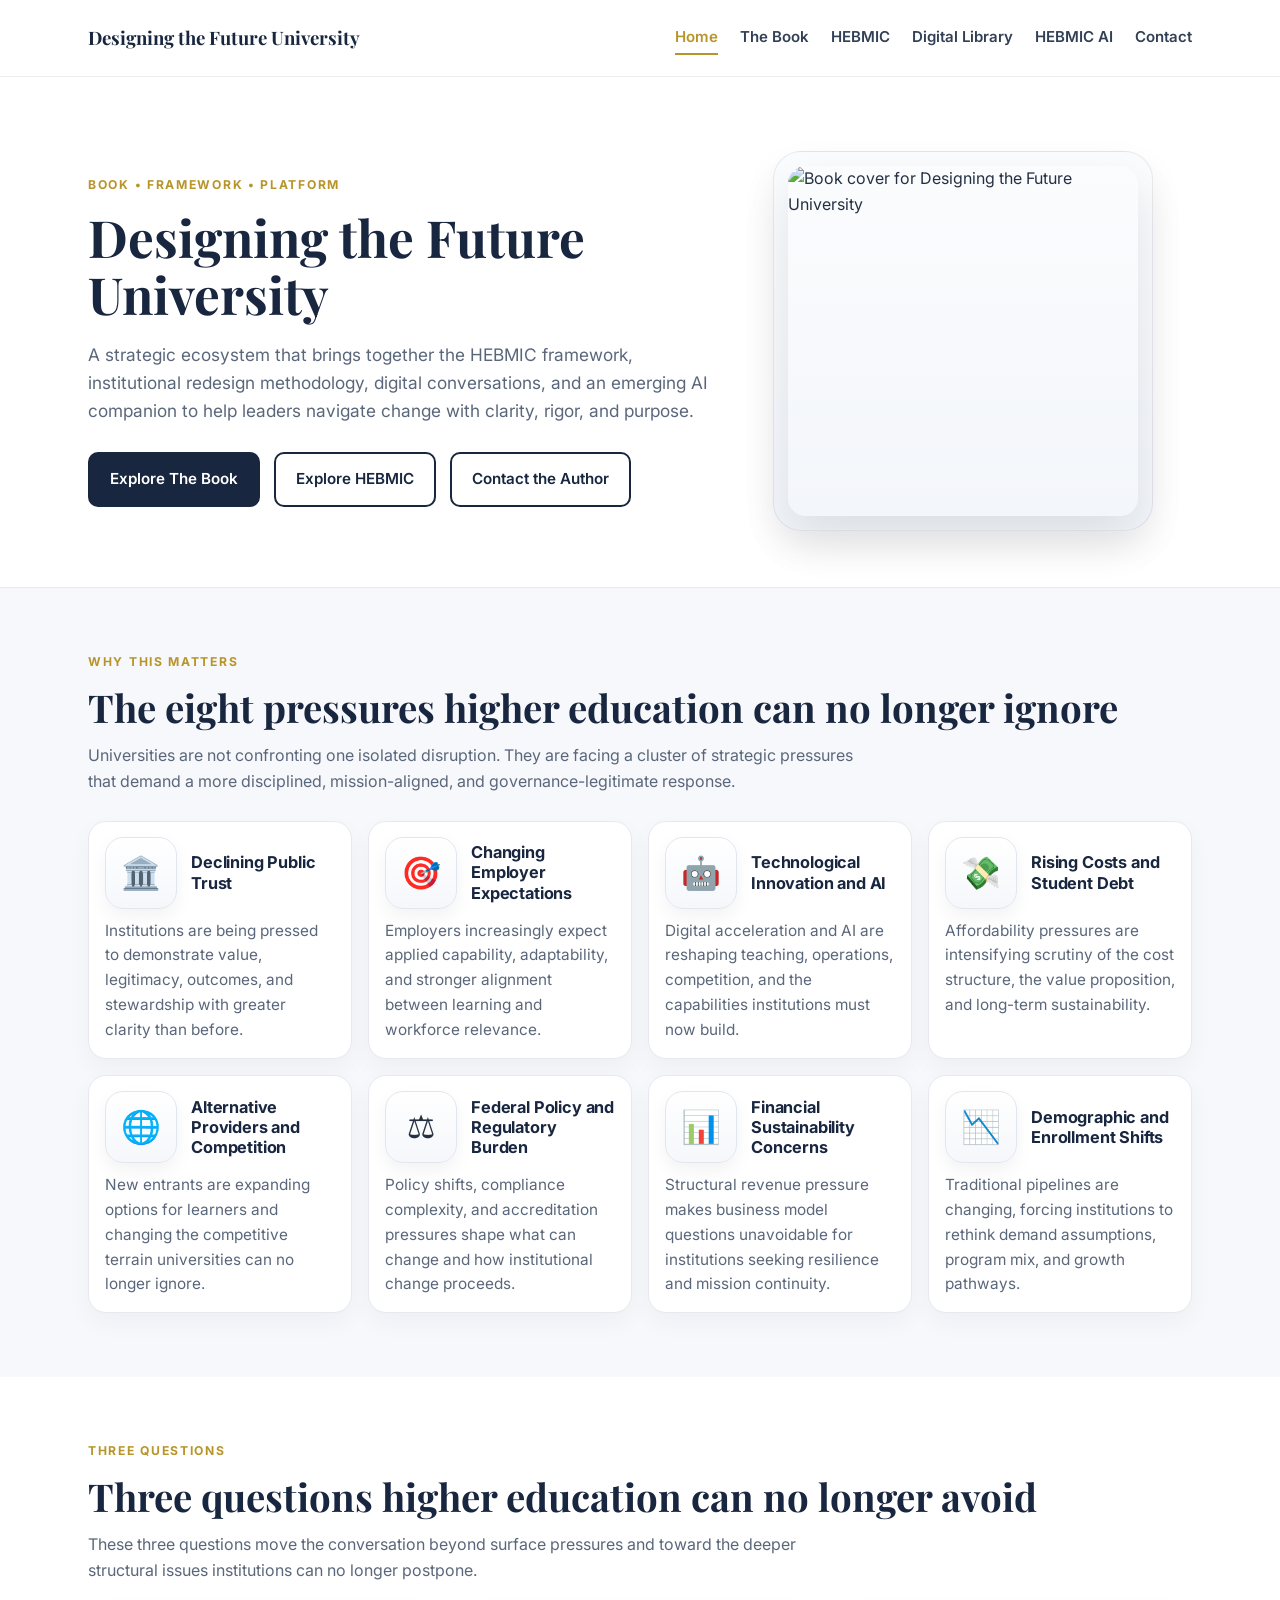
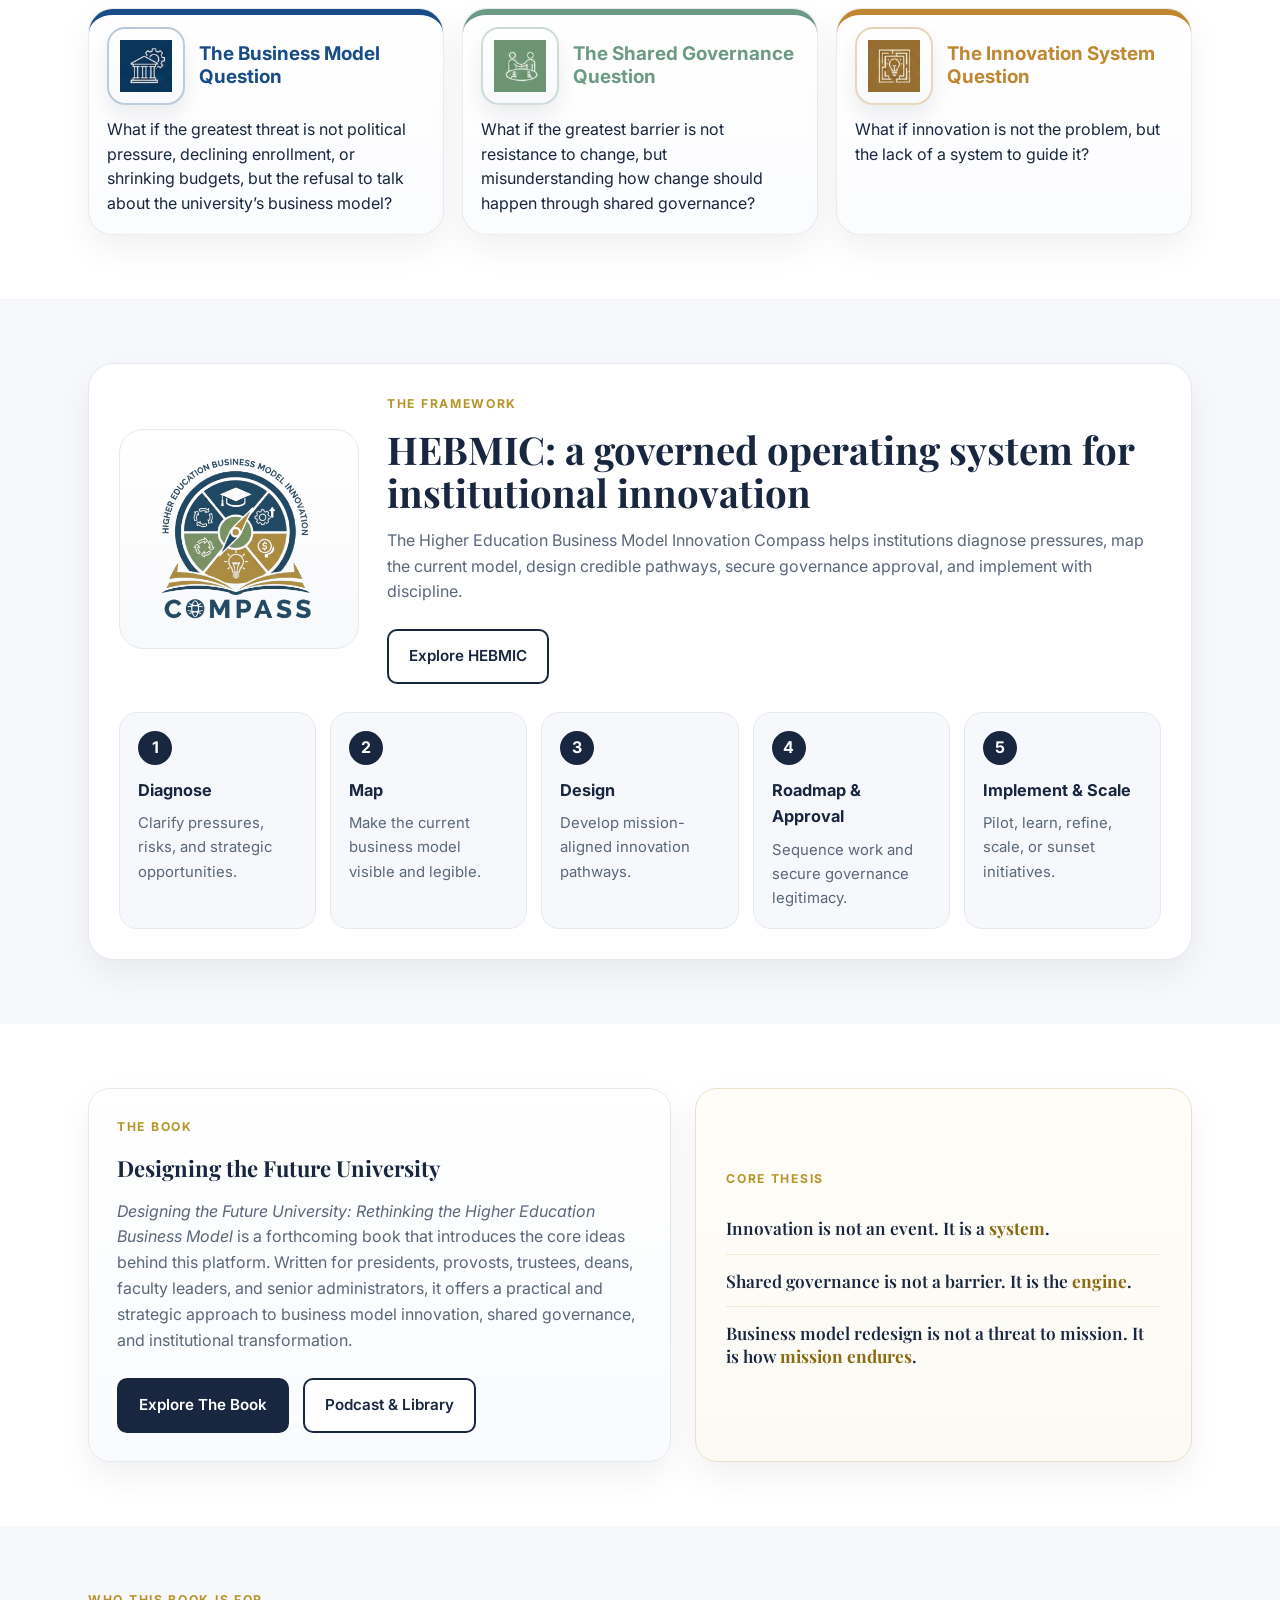
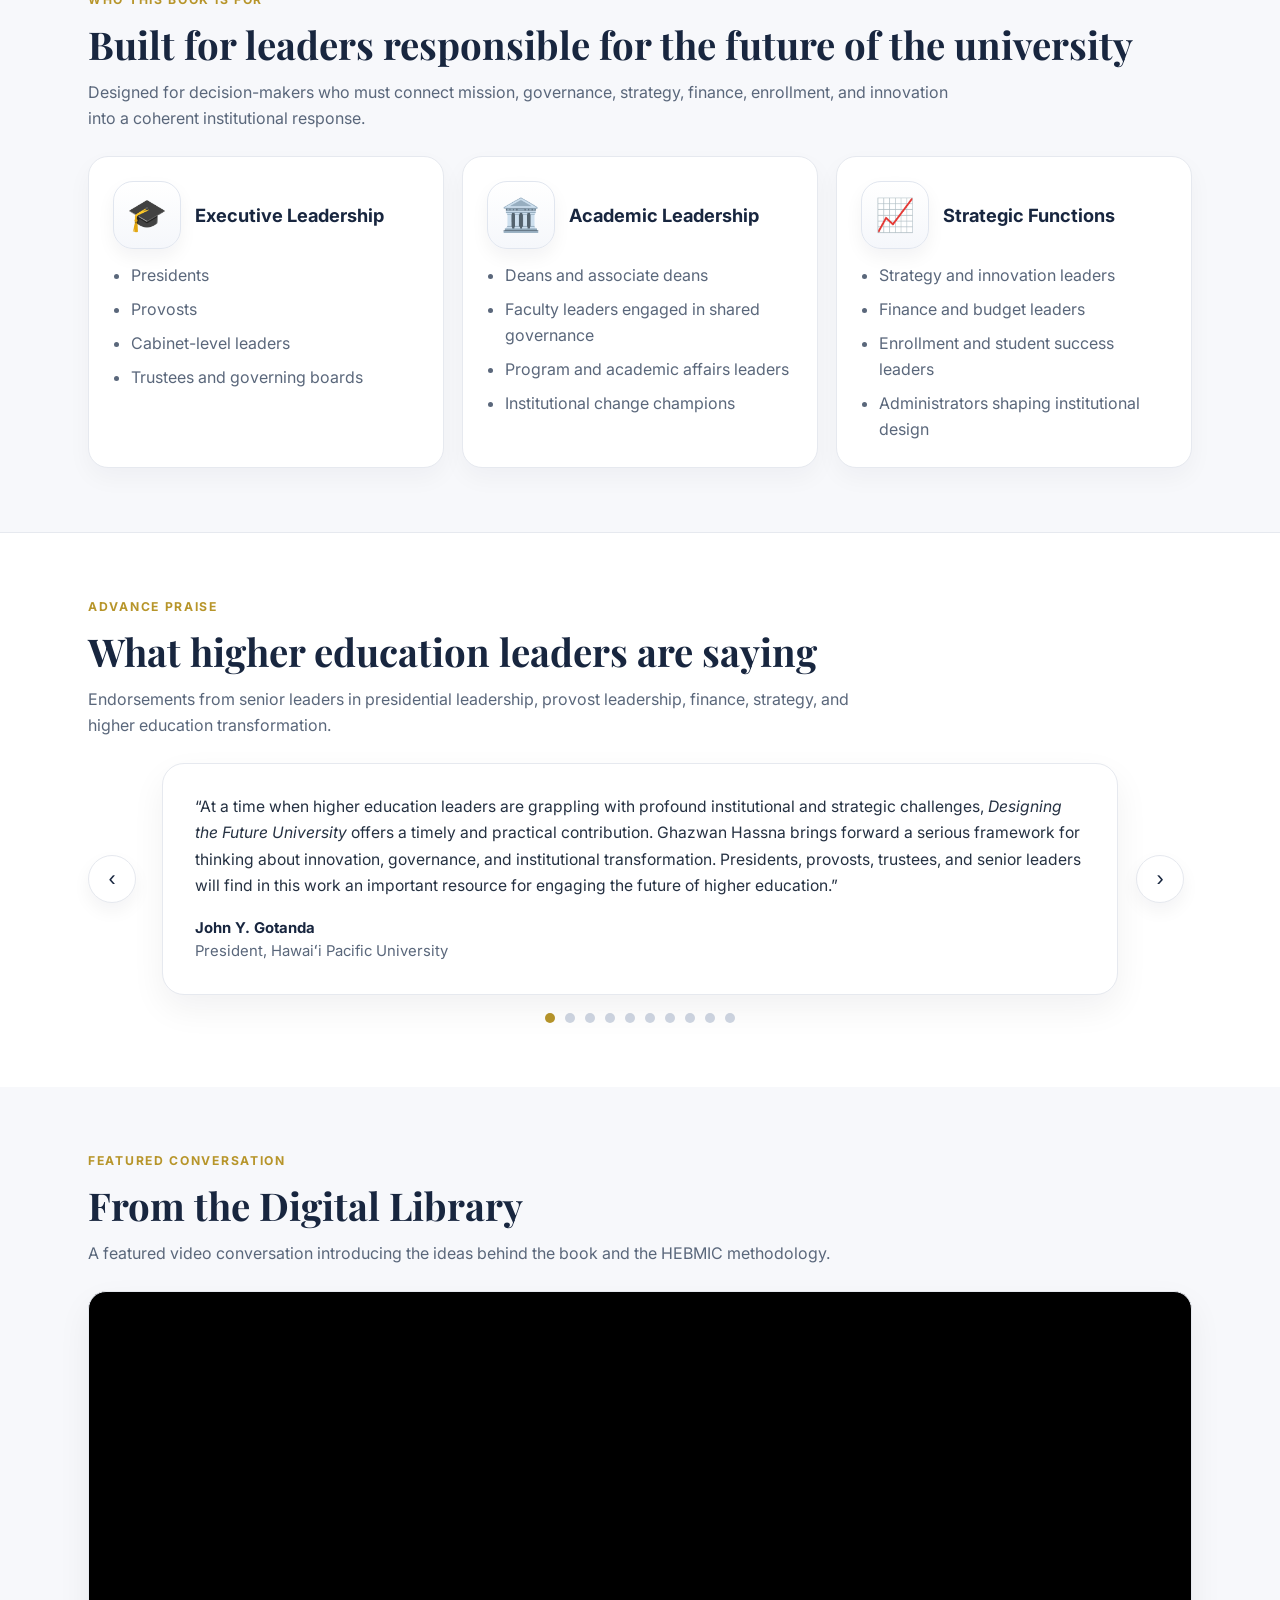
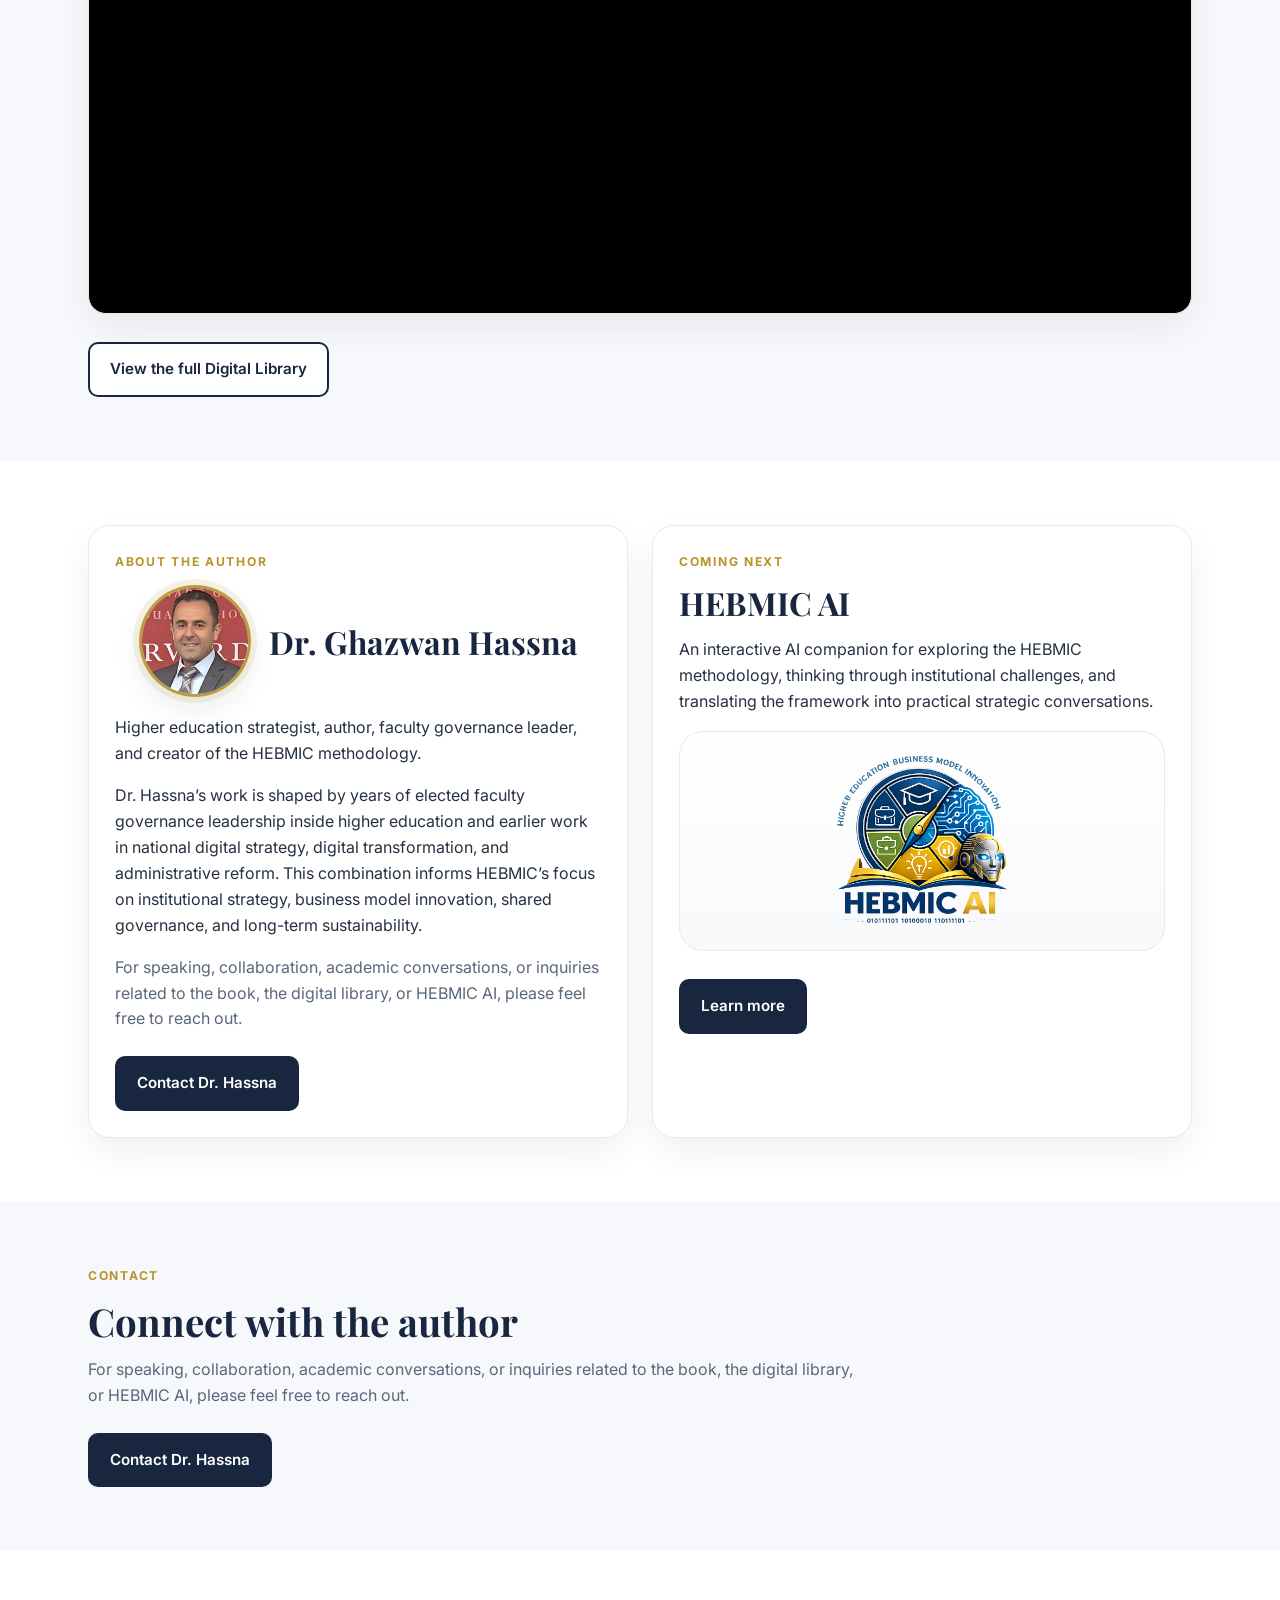
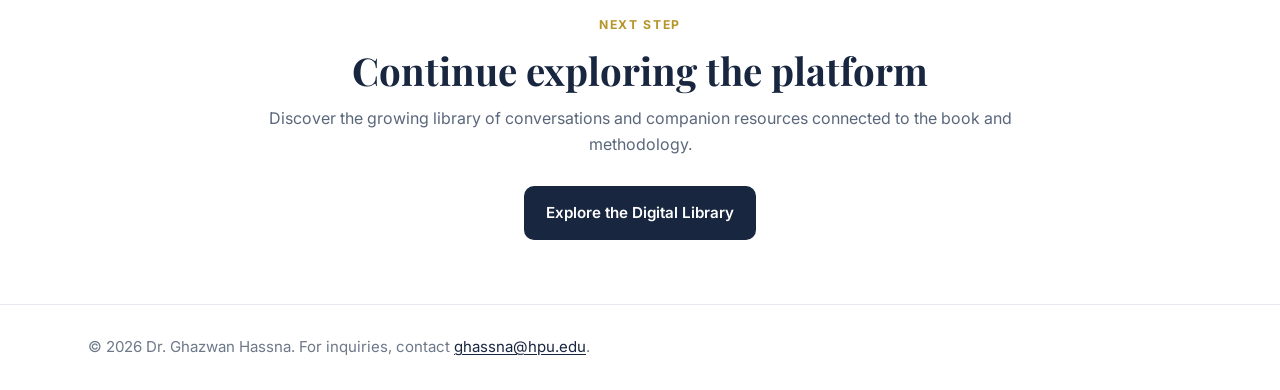
==== index.html @ b043ef21 "Update index.html" ====
<!DOCTYPE html><html lang="en"><head><meta charset="UTF-8"><meta name="viewport" content="width=device-width, initial-scale=1.0"><title>Designing the Future University</title><link rel="stylesheet" href="styles.css">

    <!-- Google tag (gtag.js) -->
<script async src="https://www.googletagmanager.com/gtag/js?id=G-FE141B1GD9"></script>
<script>
  window.dataLayer = window.dataLayer || [];
  function gtag(){dataLayer.push(arguments);}
  gtag('js', new Date());

  gtag('config', 'G-FE141B1GD9');
</script>

</head><body>
<header class="site-header"><div class="container header-inner"><a class="brand" href="index.html">Designing the Future University</a><nav class="nav"><a class="active" href="index.html">Home</a><a href="book.html">The Book</a><a href="hebmic.html">HEBMIC</a><a href="digital-library.html">Digital Library</a><a href="hebmic-ai.html">HEBMIC AI</a><a href="#contact">Contact</a></nav></div></header>

<main>
<section class="hero"><div class="container hero-grid"><div><div class="eyebrow">Book • Framework • Platform</div><h1>Designing the Future University</h1><p class="lead">A strategic ecosystem that brings together the HEBMIC framework, institutional redesign methodology, digital conversations, and an emerging AI companion to help leaders navigate change with clarity, rigor, and purpose.</p><div class="button-row"><a class="btn btn-primary" href="book.html">Explore The Book</a><a class="btn btn-secondary" href="hebmic.html">Explore HEBMIC</a><a class="btn btn-secondary" href="#contact">Contact the Author</a></div></div><div class="hero-card"><img src="front-cover-crop.png" alt="Book cover for Designing the Future University"></div></div></section>

<section class="section soft divider-top" id="why-this-book"><div class="container"><div class="eyebrow">Why This Matters</div><h2 class="section-title">The eight pressures higher education can no longer ignore</h2><p class="section-intro">Universities are not confronting one isolated disruption. They are facing a cluster of strategic pressures that demand a more disciplined, mission-aligned, and governance-legitimate response.</p><div class="pressure-grid">
<article class="pressure-card"><div class="pressure-head"><div class="pressure-icon" aria-hidden="true">🏛️</div><h3>Declining Public Trust</h3></div><p>Institutions are being pressed to demonstrate value, legitimacy, outcomes, and stewardship with greater clarity than before.</p></article>
<article class="pressure-card"><div class="pressure-head"><div class="pressure-icon" aria-hidden="true">🎯</div><h3>Changing Employer Expectations</h3></div><p>Employers increasingly expect applied capability, adaptability, and stronger alignment between learning and workforce relevance.</p></article>
<article class="pressure-card"><div class="pressure-head"><div class="pressure-icon" aria-hidden="true">🤖</div><h3>Technological Innovation and AI</h3></div><p>Digital acceleration and AI are reshaping teaching, operations, competition, and the capabilities institutions must now build.</p></article>
<article class="pressure-card"><div class="pressure-head"><div class="pressure-icon" aria-hidden="true">💸</div><h3>Rising Costs and Student Debt</h3></div><p>Affordability pressures are intensifying scrutiny of the cost structure, the value proposition, and long-term sustainability.</p></article>
<article class="pressure-card"><div class="pressure-head"><div class="pressure-icon" aria-hidden="true">🌐</div><h3>Alternative Providers and Competition</h3></div><p>New entrants are expanding options for learners and changing the competitive terrain universities can no longer ignore.</p></article>
<article class="pressure-card"><div class="pressure-head"><div class="pressure-icon" aria-hidden="true">⚖️</div><h3>Federal Policy and Regulatory Burden</h3></div><p>Policy shifts, compliance complexity, and accreditation pressures shape what can change and how institutional change proceeds.</p></article>
<article class="pressure-card"><div class="pressure-head"><div class="pressure-icon" aria-hidden="true">📊</div><h3>Financial Sustainability Concerns</h3></div><p>Structural revenue pressure makes business model questions unavoidable for institutions seeking resilience and mission continuity.</p></article>
<article class="pressure-card"><div class="pressure-head"><div class="pressure-icon" aria-hidden="true">📉</div><h3>Demographic and Enrollment Shifts</h3></div><p>Traditional pipelines are changing, forcing institutions to rethink demand assumptions, program mix, and growth pathways.</p></article>
</div></div></div></section>

    <section class="section tinted section-tight">
      <div class="container">
        <div class="eyebrow">Three Questions</div>
        <h2 class="section-title">Three questions higher education can no longer avoid</h2>
        <p class="section-intro">These three questions move the conversation beyond surface pressures and toward the deeper structural issues institutions can no longer postpone.</p>
        <div class="question-grid section-spacer">
          <article class="question-card q1">
            <div class="question-header">
              <div class="question-icon-shell"><img src="question-1.png" alt="The business model question"></div>
              <h3>The Business Model Question</h3>
            </div>
            <p>What if the greatest threat is not political pressure, declining enrollment, or shrinking budgets, but the refusal to talk about the university’s business model?</p>
          </article>
          <article class="question-card q2">
            <div class="question-header">
              <div class="question-icon-shell"><img src="question-2.png" alt="The shared governance question"></div>
              <h3>The Shared Governance Question</h3>
            </div>
            <p>What if the greatest barrier is not resistance to change, but misunderstanding how change should happen through shared governance?</p>
          </article>
          <article class="question-card q3">
            <div class="question-header">
              <div class="question-icon-shell"><img src="question-3.png" alt="The innovation system question"></div>
              <h3>The Innovation System Question</h3>
            </div>
            <p>What if innovation is not the problem, but the lack of a system to guide it?</p>
          </article>
        </div>
      </div>
    </section>

  
<section class="section white section-tight" id="framework"><div class="container"><div class="framework-card"><div class="framework-top"><div class="framework-logo-left"><img src="hebmic-logo.png" alt="HEBMIC logo"></div><div><div class="eyebrow">The Framework</div><h2 class="section-title">HEBMIC: a governed operating system for institutional innovation</h2><p class="section-intro">The Higher Education Business Model Innovation Compass helps institutions diagnose pressures, map the current model, design credible pathways, secure governance approval, and implement with discipline.</p><div class="button-row framework-cta"><a class="btn btn-secondary" href="hebmic.html">Explore HEBMIC</a></div></div></div><div class="steps"><div class="step"><div class="step-num">1</div><h3>Diagnose</h3><p>Clarify pressures, risks, and strategic opportunities.</p></div><div class="step"><div class="step-num">2</div><h3>Map</h3><p>Make the current business model visible and legible.</p></div><div class="step"><div class="step-num">3</div><h3>Design</h3><p>Develop mission-aligned innovation pathways.</p></div><div class="step"><div class="step-num">4</div><h3>Roadmap &amp; Approval</h3><p>Sequence work and secure governance legitimacy.</p></div><div class="step"><div class="step-num">5</div><h3>Implement &amp; Scale</h3><p>Pilot, learn, refine, scale, or sunset initiatives.</p></div></div></div></div></section>
<section class="section soft" id="core-thesis"><div class="container"><div class="book-thesis-grid home-book-thesis-grid"><article class="panel book-panel"><div class="eyebrow">The Book</div><h3>Designing the Future University</h3><p><em>Designing the Future University: Rethinking the Higher Education Business Model</em> is a forthcoming book that introduces the core ideas behind this platform. Written for presidents, provosts, trustees, deans, faculty leaders, and senior administrators, it offers a practical and strategic approach to business model innovation, shared governance, and institutional transformation.</p><div class="button-row compact-row"><a class="btn btn-primary" href="book.html">Explore The Book</a><a class="btn btn-secondary" href="digital-library.html">Podcast & Library</a></div></article><article class="panel thesis-panel manifesto-panel"><div class="eyebrow">Core Thesis</div><div class="manifesto-lines"><div class="manifesto-line">Innovation is not an event. It is a <strong>system</strong>.</div><div class="manifesto-line">Shared governance is not a barrier. It is the <strong>engine</strong>.</div><div class="manifesto-line">Business model redesign is not a threat to mission. It is how <strong>mission endures</strong>.</div></div></article></div></div></section>
<section class="section tinted audience-section" id="readership"><div class="container"><div class="eyebrow">Who This Book Is For</div><h2 class="section-title">Built for leaders responsible for the future of the university</h2><p class="section-intro">Designed for decision-makers who must connect mission, governance, strategy, finance, enrollment, and innovation into a coherent institutional response.</p><div class="audience-layout"><article class="audience-column"><div class="audience-head"><div class="audience-icon" aria-hidden="true">🎓</div><h3>Executive Leadership</h3></div><ul><li>Presidents</li><li>Provosts</li><li>Cabinet-level leaders</li><li>Trustees and governing boards</li></ul></article><article class="audience-column"><div class="audience-head"><div class="audience-icon" aria-hidden="true">🏛️</div><h3>Academic Leadership</h3></div><ul><li>Deans and associate deans</li><li>Faculty leaders engaged in shared governance</li><li>Program and academic affairs leaders</li><li>Institutional change champions</li></ul></article><article class="audience-column"><div class="audience-head"><div class="audience-icon" aria-hidden="true">📈</div><h3>Strategic Functions</h3></div><ul><li>Strategy and innovation leaders</li><li>Finance and budget leaders</li><li>Enrollment and student success leaders</li><li>Administrators shaping institutional design</li></ul></article></div></div></section>

<section class="section white divider-top" id="endorsements">
  <div class="container">
    <div class="eyebrow">Advance Praise</div>
    <h2 class="section-title">What higher education leaders are saying</h2>
    <p class="section-intro">Endorsements from senior leaders in presidential leadership, provost leadership, finance, strategy, and higher education transformation.</p>

    <style>
      #endorsements .endorsement-slider{position:relative;width:100%;}
      #endorsements .endorsement-shell{display:grid;grid-template-columns:56px minmax(0,1fr) 56px;align-items:center;gap:18px;}
      #endorsements .endorsement-track{position:relative;width:100%;min-width:0;}
      #endorsements .endorsement-slide{display:none;}
      #endorsements .endorsement-slide.active{display:block;}
      #endorsements .endorsement-panel{width:100%;background:#fff;border:1px solid var(--line);border-radius:22px;box-shadow:var(--shadow);padding:30px 32px;}
      #endorsements .endorsement-quote{margin:0 0 18px;font-size:.98rem;line-height:1.68;color:var(--ink);}
      #endorsements .endorsement-attrib{margin:0;font-size:.93rem;line-height:1.55;color:var(--muted);}
      #endorsements .endorsement-attrib strong{color:var(--navy);}
      #endorsements .endorsement-arrow{width:48px;height:48px;border-radius:50%;border:1px solid var(--line);background:#fff;color:var(--navy);font-size:1.35rem;cursor:pointer;box-shadow:0 8px 18px rgba(15,23,42,.05);display:flex;align-items:center;justify-content:center;}
      #endorsements .endorsement-arrow:hover{background:var(--surface-alt);}
      #endorsements .endorsement-meta{display:flex;justify-content:center;margin-top:18px;}
      #endorsements .endorsement-dots{display:flex;align-items:center;justify-content:center;gap:10px;flex-wrap:wrap;}
      #endorsements .endorsement-dot{width:10px;height:10px;border-radius:50%;border:none;background:#cfd6e2;cursor:pointer;padding:0;}
      #endorsements .endorsement-dot.active{background:var(--gold);}
      @media (max-width:720px){
        #endorsements .endorsement-shell{grid-template-columns:44px minmax(0,1fr) 44px;gap:10px;}
        #endorsements .endorsement-panel{padding:24px 20px;}
        #endorsements .endorsement-quote{font-size:.96rem;}
        #endorsements .endorsement-arrow{width:40px;height:40px;font-size:1.15rem;}
      }
    </style>

    <div class="endorsement-slider" aria-label="Endorsements slider">
      <div class="endorsement-shell">
        <button class="endorsement-arrow endorsement-prev" type="button" aria-label="Previous endorsement">‹</button>
        <div class="endorsement-track">
          <article class="endorsement-slide active">
            <div class="endorsement-panel">
              <p class="endorsement-quote">“At a time when higher education leaders are grappling with profound institutional and strategic challenges, <em>Designing the Future University</em> offers a timely and practical contribution. Ghazwan Hassna brings forward a serious framework for thinking about innovation, governance, and institutional transformation. Presidents, provosts, trustees, and senior leaders will find in this work an important resource for engaging the future of higher education.”</p>
              <p class="endorsement-attrib"><strong>John Y. Gotanda</strong><br>President, Hawaiʻi Pacific University</p>
            </div>
          </article>
            <article class="endorsement-slide">
  <div class="endorsement-panel">
    <p class="endorsement-quote">“Institutions of higher learning are under pressures our predecessors could scarcely imagine. It is not merely the amplitude of change that is challenging higher education today, but the speed and consistency of the change is forcing us to rethink our approach and in fact, our very notion of what it is to be a university. In <em>Designing the Future University</em>, Dr. Hassna offers leaders throughout higher education an opportunity to reframe the challenges and the solutions before them to steer their institutions with greater confidence and fidelity through these tumultuous times.”</p>
    <p class="endorsement-attrib"><strong>Lance Wilhelm</strong><br>Chairman, Board of Trustees, Hawai'i Pacific University</p>
  </div>
</article>
            <article class="endorsement-slide">
  <div class="endorsement-panel">
    <p class="endorsement-quote">“As both an alumnus and a trustee, I care deeply about the future of higher education and the enduring mission of the institutions that shaped so many of us. The landscape is changing rapidly. Demographic shifts, evolving workforce demands, technological disruption, financial pressures, and changing student expectations are challenging long-held assumptions about how institutions operate and create value.</p>

    <p class="endorsement-quote">What I appreciate about <em>Designing the Future University</em> is that Dr. Ghazwan Hassna does not simply describe these challenges. He offers a practical framework for addressing them. Through the Higher Education Business Model Innovation Compass (HEBMIC), he provides leaders and governing boards with a structured way to think about institutional sustainability, innovation, and mission stewardship. Equally important, he recognizes that meaningful change in higher education must be grounded in shared governance, transparency, and broad stakeholder engagement.</p>

    <p class="endorsement-quote">This book is timely. At a time when higher education is being asked to rethink many of its traditional models, Dr. Hassna offers both a compelling vision and a practical roadmap for navigating the future with clarity, purpose, and confidence. I HIGHLY recommend!”</p>

    <p class="endorsement-attrib"><strong>Christine Lanning</strong><br>Trustee, Hawai'i Pacific University</p>
  </div>
</article>
            
            <article class="endorsement-slide">
            <div class="endorsement-panel">
              <p class="endorsement-quote">“From the perspective of institutional strategy and transformation, <em>Designing the Future University</em> is a timely and practical contribution to the challenges facing higher education today. Ghazwan Hassna offers a thoughtful framework for leaders working to rethink institutional models, navigate change responsibly, and align innovation with mission, governance, and long-term sustainability. This is a project that should be of interest to presidents, provosts, trustees, chief strategy officers, CFOs, and other senior leaders across higher education.”</p>
              <p class="endorsement-attrib"><strong>Jennifer Walsh, PhD</strong><br>SVP of Strategic Initiatives and Chief Strategy Officer, Hawaiʻi Pacific University; Incoming President, William Peace University</p>
            </div>
          </article><article class="endorsement-slide">
            <div class="endorsement-panel">
              <p class="endorsement-quote">“<em>Designing the Future University</em> speaks directly to some of the most important challenges facing higher ed today. Dr. Hassna offers a thoughtful and practical framework for navigating institutional change in ways that align innovation with academic mission, shared governance, and long-term sustainability. This is a timely contribution for provosts and other academic leaders who prefer to be proactive rather than reactive as they work to shape the future of higher education.”</p>
              <p class="endorsement-attrib"><strong>Brenda A. Jensen, PhD</strong><br>Acting Provost, Hawai'i Pacific University</p>
            </div>
          </article><article class="endorsement-slide">
            <div class="endorsement-panel">
              <p class="endorsement-quote">“As a relatively new CFO in higher education, I have found this work especially valuable in connecting financial realities with broader institutional strategy. Dr. Ghazwan Hassna reframes innovation not as episodic change, but as a disciplined, governed system tied to mission and financial sustainability. <em>Designing the Future University</em> offers a practical guide for leaders shaping the future of their institutions and is essential reading for presidents, provosts, CFOs, trustees, and senior educational leaders across the board.”</p>
              <p class="endorsement-attrib"><strong>David LeNoir</strong><br>Chief Financial Officer, Hawaiʻi Pacific University</p>
            </div>
          </article><article class="endorsement-slide">
            <div class="endorsement-panel">
              <p class="endorsement-quote">“Arguably, American higher education is facing a level of disruption unseen in its history. Declining public confidence, rising costs, reduced government funding, and increased student expectations are placing intense pressure on the very survival of many institutions across the nation. Colleges and universities must embrace an evolving business model, introduce greater transparency across their campuses, and empower the full institutional community through shared governance in order to survive and thrive in the future.<br><br>In my experience, however, very few higher education leaders are equipped with the tools needed to address these challenges. That is why I find Dr. Ghazwan Hassna’s work so compelling and so important at this moment. At last, a comprehensive model and practical guide that can help leaders assess their current realities and develop strategic pathways for future success. These tools should be embraced by trustees, executive teams, and faculty leaders alike as part of a shared institutional effort.<br><br>Well done, Dr. Hassna. Your work is critical to helping American higher education overcome its current business challenges and continue creating bright futures for our students.”</p>
              <p class="endorsement-attrib"><strong>David Kostecki</strong><br>Former Executive Vice President and Chief Financial Officer, Hawaiʻi Pacific University</p>
            </div>
          </article><article class="endorsement-slide">
            <div class="endorsement-panel">
              <p class="endorsement-quote">“<em>Designing the Future University</em> brings a much-needed business model lens to some of the most pressing challenges facing higher education today. Dr. Ghazwan Hassna makes a compelling case that institutional sustainability, innovation, and mission are not separate conversations, but deeply connected leadership responsibilities. Through the Higher Education Business Model Innovation Compass (HEBMIC), he offers a practical and well-structured framework for helping leaders diagnose pressures, rethink institutional models, and move from strategic reflection to governed action. This is a timely and distinctive contribution that will be especially valuable to presidents, provosts, trustees, business deans, and other senior leaders working to strengthen the future of higher education.”</p>
              <p class="endorsement-attrib"><strong>William “Bill” Rhey, PhD</strong><br>Retired Graduate Dean, University of Tampa; Retired Business Dean, Chaminade University</p>
            </div>
          </article><article class="endorsement-slide">
            <div class="endorsement-panel">
              <p class="endorsement-quote">“Ghazwan Hassna is one of the most sophisticated analysts of big data in the academic world today, and has used his analytical skills to develop a practical and comprehensive response to challenges facing higher education. <em>Designing the Future University</em> is a smart and useful guide for senior leaders facing those challenges, and I highly recommend it.”</p>
              <p class="endorsement-attrib"><strong>Susanne Woods, PhD</strong><br>Provost Emerita, Wheaton College (MA)</p>
            </div>
          </article><article class="endorsement-slide">
            <div class="endorsement-panel">
              <p class="endorsement-quote">“In <em>Designing the Future University</em>, Dr. Ghazwan Hassna delivers a clear and compelling framework for navigating the structural and strategic challenges facing higher education today. By integrating research, practical leadership models, and applied learning resources, he moves beyond theory to provide actionable guidance for institutional transformation. Particularly notable is the work’s integration of the HEBMIC framework, shared governance, and practical leadership tools that help institutions move from insight to governed action. This is an important contribution to the field and a valuable resource for presidents, trustees, provosts, and senior leaders committed to strengthening institutional resilience and long-term relevance.”</p>
              <p class="endorsement-attrib"><strong>Jeffrey Blake Rich</strong><br>Vice President and Chief Marketing & Communications Officer, Hawaiʻi Pacific University</p>
            </div>
          </article>
        </div>
        <button class="endorsement-arrow endorsement-next" type="button" aria-label="Next endorsement">›</button>
      </div>

      <div class="endorsement-meta">
        <div class="endorsement-dots" aria-label="Endorsement navigation"></div>
      </div>
    </div>

    <script>
      window.addEventListener('DOMContentLoaded', function () {
        const section = document.getElementById('endorsements');
        if (!section) return;

        const slides = Array.from(section.querySelectorAll('.endorsement-slide'));
        const dotsContainer = section.querySelector('.endorsement-dots');
        const prev = section.querySelector('.endorsement-prev');
        const next = section.querySelector('.endorsement-next');

        if (!slides.length || !dotsContainer || !prev || !next) return;

        let current = 0;
        let timer = null;
        const delay = 5000;

        dotsContainer.innerHTML = '';

        const dots = slides.map(function (_, i) {
          const dot = document.createElement('button');
          dot.className = 'endorsement-dot';
          dot.type = 'button';
          dot.setAttribute('aria-label', 'Show endorsement ' + (i + 1));

          dot.addEventListener('click', function () {
            showSlide(i);
            startAuto();
          });

          dotsContainer.appendChild(dot);
          return dot;
        });

        function showSlide(index) {
          current = (index + slides.length) % slides.length;

          slides.forEach(function (slide, i) {
            slide.classList.toggle('active', i === current);
          });

          dots.forEach(function (dot, i) {
            dot.classList.toggle('active', i === current);
          });
        }

        function startAuto() {
          stopAuto();
          timer = window.setInterval(function () {
            showSlide(current + 1);
          }, delay);
        }

        function stopAuto() {
          if (timer !== null) {
            window.clearInterval(timer);
            timer = null;
          }
        }

        prev.addEventListener('click', function () {
          showSlide(current - 1);
          startAuto();
        });

        next.addEventListener('click', function () {
          showSlide(current + 1);
          startAuto();
        });

        section.addEventListener('mouseenter', stopAuto);
        section.addEventListener('mouseleave', startAuto);

        showSlide(0);
        startAuto();
      });
    </script>
  </div>
</section>

<section class="section white" id="video"><div class="container"><div class="eyebrow">Featured Conversation</div><h2 class="section-title">From the Digital Library</h2><p class="section-intro">A featured video conversation introducing the ideas behind the book and the HEBMIC methodology.</p><div class="video-shell"><iframe src="https://www.youtube.com/embed/VXPDXHJLjWQ" title="Featured Conversation" allow="accelerometer; autoplay; clipboard-write; encrypted-media; gyroscope; picture-in-picture; web-share" allowfullscreen></iframe></div><div class="button-row"><a class="btn btn-secondary" href="digital-library.html">View the full Digital Library</a></div></div></section>
<section class="section blue-tint" id="contact">
  <div class="container grid-2">
    <div class="info-card">
      <div class="eyebrow">About the Author</div>
      <div class="author">
        <div class="author-head">
          <img class="author-photo" src="author-placeholder.png" alt="Dr. Ghazwan Hassna">
          <h2 class="section-title" style="font-size:2rem;margin-top:0">Dr. Ghazwan Hassna</h2>
        </div>
        <div class="author-body">
          <p class="muted">Higher education strategist, author, faculty governance leader, and creator of the HEBMIC methodology.</p>

      <p>Dr. Hassna’s work is shaped by years of elected faculty governance leadership inside higher education and earlier work in national digital strategy, digital transformation, and administrative reform. This combination informs HEBMIC’s focus on institutional strategy, business model innovation, shared governance, and long-term sustainability.</p>

      <p class="section-intro">For speaking, collaboration, academic conversations, or inquiries related to the book, the digital library, or HEBMIC AI, please feel free to reach out.</p>

      <div class="contact-actions">
        <a class="btn btn-primary" href="mailto:ghassna@hpu.edu">Contact Dr. Hassna</a>
      </div>
    </div>
  </div>
</div>

<div class="info-card">
  <div class="eyebrow">Coming Next</div>
  <h2 class="section-title" style="font-size:2rem">HEBMIC AI</h2>
  <p>An interactive AI companion for exploring the HEBMIC methodology, thinking through institutional challenges, and translating the framework into practical strategic conversations.</p>
  <div class="framework-logo-left">
    <img src="HEBMIC_AI.png" alt="HEBMIC AI logo">
  </div>
  <div class="button-row">
    <a class="btn btn-primary" href="hebmic-ai.html">Learn more</a>
  </div>
</div>
</section>

<section class="section white"><div class="container contact-block"><div class="eyebrow">Contact</div><h2 class="section-title">Connect with the author</h2><p class="section-intro">For speaking, collaboration, academic conversations, or inquiries related to the book, the digital library, or HEBMIC AI, please feel free to reach out.</p><div class="contact-actions"><a class="btn btn-primary" href="mailto:ghassna@hpu.edu">Contact Dr. Hassna</a></div></div></section>
<section class="section soft"><div class="container" style="text-align:center"><div class="eyebrow">Next Step</div><h2 class="section-title">Continue exploring the platform</h2><p class="section-intro" style="margin-left:auto;margin-right:auto">Discover the growing library of conversations and companion resources connected to the book and methodology.</p><div class="button-row" style="justify-content:center"><a class="btn btn-primary" href="digital-library.html">Explore the Digital Library</a></div></div></section>
</main>
<footer class="footer"><div class="container">© 2026 Dr. Ghazwan Hassna. For inquiries, contact <a class="contact-link" href="mailto:ghassna@hpu.edu">ghassna@hpu.edu</a>.</div></footer></body></html>
---- styles.css ----
@import url('https://fonts.googleapis.com/css2?family=Playfair+Display:wght@500;600;700&family=Inter:wght@300;400;500;600;700&family=Material+Symbols+Outlined:opsz,wght,FILL,GRAD@24,500,0,0&display=swap');
:root{
  --navy:#18263f;
  --navy-2:#243757;
  --gold:#b7952a;
  --gold-soft:#efe7cf;
  --ink:#253142;
  --muted:#5a677b;
  --line:#e6e9ef;
  --surface:#ffffff;
  --surface-alt:#f7f8fb;
  --surface-alt-2:#f3f5f8;
  --shadow:0 14px 34px rgba(15,23,42,.06);
  --radius:22px;
}
*{box-sizing:border-box}
html{scroll-behavior:smooth}
body{margin:0;font-family:Inter,system-ui,sans-serif;color:var(--ink);background:#fff;line-height:1.62}
a{text-decoration:none;color:inherit}
img{max-width:100%;display:block}
.container{max-width:1160px;margin:0 auto;padding:0 28px}
.site-header{position:sticky;top:0;z-index:100;background:rgba(255,255,255,.94);backdrop-filter:blur(10px);border-bottom:1px solid rgba(24,38,63,.08)}
.header-inner{min-height:76px;display:flex;align-items:center;justify-content:space-between;gap:24px}
.brand{font-family:'Playfair Display',Georgia,serif;font-size:1.16rem;font-weight:700;color:var(--navy)}
.nav{display:flex;gap:22px;flex-wrap:wrap;align-items:center}
.nav a{font-size:.94rem;font-weight:600;color:#324056;padding:4px 0;border-bottom:2px solid transparent;transition:.2s}
.nav a:hover,.nav a.active{color:var(--gold);border-bottom-color:var(--gold)}
.section{padding:64px 0}
.section.soft{background:var(--surface-alt)}
.section.soft-2{background:var(--surface-alt-2)}
.section-title,.hero h1{font-family:'Playfair Display',Georgia,serif;color:var(--navy);line-height:1.12;margin:0 0 14px}
.hero{padding:74px 0 56px;background:linear-gradient(180deg,#ffffff 0%, #fafbfd 100%)}
.hero-grid{display:grid;grid-template-columns:minmax(0,1.2fr) minmax(300px,.8fr);gap:56px;align-items:center}
.eyebrow{font-size:.76rem;font-weight:700;letter-spacing:.14em;text-transform:uppercase;color:var(--gold);margin-bottom:14px}
.hero h1{font-size:clamp(2.35rem,4vw,4rem)}
.lead{font-size:1.08rem;max-width:720px;color:var(--muted)}
.button-row{display:flex;gap:14px;flex-wrap:wrap;margin-top:28px}
.btn{display:inline-flex;align-items:center;justify-content:center;padding:13px 20px;border-radius:10px;font-size:.95rem;font-weight:600;border:2px solid var(--navy);transition:.2s}
.btn-primary{background:var(--navy);color:#fff}
.btn-primary:hover{background:var(--navy-2)}
.btn-secondary{background:#fff;color:var(--navy)}
.btn-secondary:hover{background:var(--navy);color:#fff}
.hero-card{display:flex;justify-content:center;align-items:center}
.cover-frame{background:linear-gradient(180deg,#f8f3e3 0%, #ffffff 75%);padding:16px;border-radius:28px;border:1px solid #eadfbd;box-shadow:var(--shadow)}
.cover-frame img{width:min(100%,360px);aspect-ratio: 3 / 4.35;object-fit:cover;border-radius:20px;box-shadow:0 18px 40px rgba(15,23,42,.12)}
.section-title{font-size:clamp(1.9rem,3vw,2.75rem)}
.section-intro{max-width:780px;color:var(--muted);margin:0 0 24px}
.divider-top{border-top:1px solid var(--line)}
.book-thesis-grid{display:grid;grid-template-columns:1fr 1fr;gap:24px;align-items:stretch}
.panel{background:#fff;border:1px solid var(--line);border-radius:var(--radius);box-shadow:var(--shadow);padding:28px;height:100%}
.panel h3{margin:0 0 12px;color:var(--navy);font-size:1.5rem;font-family:'Playfair Display',Georgia,serif}
.thesis-panel{background:linear-gradient(180deg,#ffffff 0%, #fbfaf5 100%);border-color:#ebe2c7}
.manifesto-lines{display:grid;gap:0}
.manifesto-line{padding:16px 0;font-family:'Playfair Display',Georgia,serif;font-size:clamp(1.35rem,1.9vw,1.8rem);line-height:1.32;color:var(--navy);font-weight:600}
.manifesto-line+.manifesto-line{border-top:1px solid rgba(183,149,42,.22)}
.manifesto-line strong{color:#8b6a12}
.pressure-grid{display:grid;grid-template-columns:repeat(2,minmax(0,1fr));gap:16px;margin-top:26px}
.pressure-card{background:#fff;border:1px solid var(--line);border-radius:18px;padding:16px 18px;box-shadow:0 10px 24px rgba(15,23,42,.04)}
.pressure-head{display:grid;grid-template-columns:72px 1fr;gap:14px;align-items:center;margin-bottom:10px}
.pressure-thumb{width:72px;height:72px;border-radius:16px;overflow:hidden;border:1px solid #dfe5ee;background:#fff;display:flex;align-items:center;justify-content:center}
.pressure-thumb img{width:100%;height:100%;object-fit:cover}
.pressure-card h3{margin:0;color:var(--navy);font-size:1.08rem;line-height:1.26}
.pressure-card p{margin:0;color:var(--muted);font-size:.96rem}
.question-grid{display:grid;grid-template-columns:repeat(3,minmax(0,1fr));gap:18px;margin-top:20px}
.question-card{background:linear-gradient(180deg,#ffffff 0%,#fbfcfe 100%);border:1px solid rgba(16,32,60,.08);border-radius:24px;padding:18px;box-shadow:var(--shadow);position:relative}
.question-card::before{content:"";position:absolute;inset:0;border-top:6px solid var(--question-accent,var(--navy));border-radius:24px;pointer-events:none}
.question-card.q1{--question-accent:#184c87}.question-card.q2{--question-accent:#6d9a84}.question-card.q3{--question-accent:#bf8730}
.question-header{display:flex;align-items:center;gap:14px;margin-bottom:12px}
.question-icon-shell{width:78px;height:78px;min-width:78px;border-radius:18px;display:flex;align-items:center;justify-content:center;background:linear-gradient(180deg,rgba(255,255,255,.97) 0%, rgba(247,249,252,.98) 100%);box-shadow:inset 0 1px 0 rgba(255,255,255,.75),0 10px 20px rgba(13,23,38,.08)}
.question-card.q1 .question-icon-shell{border:2px solid rgba(24,76,135,.28)}
.question-card.q2 .question-icon-shell{border:2px solid rgba(109,154,132,.32)}
.question-card.q3 .question-icon-shell{border:2px solid rgba(191,135,48,.32)}
.question-icon-shell img{width:52px;height:52px;object-fit:contain}
.question-card h3{margin:0;color:var(--question-accent,var(--navy));font-size:1.18rem;line-height:1.2}
.question-card p{margin:0;color:var(--navy);font-size:1rem;line-height:1.55}
.problem-grid{display:grid;grid-template-columns:repeat(3,minmax(0,1fr));gap:18px;margin-top:22px}
.problem-card{background:#fff;border:1px solid var(--line);border-radius:22px;padding:24px;box-shadow:var(--shadow);position:relative;overflow:hidden}
.problem-card::before{content:"";position:absolute;left:0;top:0;bottom:0;width:6px;background:var(--problem-accent,var(--navy))}
.problem-card.p1{--problem-accent:#1d4c87}.problem-card.p2{--problem-accent:#6f9b86}.problem-card.p3{--problem-accent:#b6832e}
.problem-kicker{font-size:.78rem;font-weight:700;letter-spacing:.12em;text-transform:uppercase;color:var(--problem-accent,var(--navy));margin-bottom:12px}
.problem-card h3{margin:0 0 10px;color:var(--navy);font-size:1.24rem;font-family:'Playfair Display',Georgia,serif}
.problem-card p{margin:0;color:var(--muted)}
.framework-card{background:#fff;border:1px solid var(--line);border-radius:26px;box-shadow:var(--shadow);padding:30px}
.framework-top{display:grid;grid-template-columns:240px 1fr;gap:28px;align-items:center;margin-bottom:28px}
.framework-logo-left{display:flex;align-items:center;justify-content:center;background:linear-gradient(180deg,#fff 0%,#f8f9fb 100%);border:1px solid var(--line);border-radius:24px;padding:18px;min-height:220px}
.framework-logo-left img{max-width:180px;max-height:180px;object-fit:contain}
.steps{display:grid;grid-template-columns:repeat(5,minmax(0,1fr));gap:14px}
.step{background:var(--surface-alt);border:1px solid var(--line);border-radius:18px;padding:18px}
.step-num{display:inline-flex;width:34px;height:34px;border-radius:50%;align-items:center;justify-content:center;background:var(--navy);color:#fff;font-weight:700;margin-bottom:12px}
.step h3{margin:0 0 8px;color:var(--navy);font-size:1.02rem}
.step p{margin:0;color:var(--muted);font-size:.93rem}
.audience-layout{display:grid;grid-template-columns:repeat(3,minmax(0,1fr));gap:18px;margin-top:24px}
.audience-column{background:#fff;border:1px solid var(--line);border-radius:20px;padding:24px;box-shadow:0 10px 24px rgba(15,23,42,.04)}
.audience-column h3{margin:0 0 12px;color:var(--navy);font-size:1.2rem}
.audience-column ul{margin:0;padding-left:18px;color:var(--muted)}
.audience-column li+li{margin-top:8px}
.feature-strip{display:grid;grid-template-columns:1.15fr .85fr;gap:24px;align-items:stretch}
.video-shell{position:relative;width:100%;padding-top:56.25%;overflow:hidden;border-radius:18px;border:1px solid var(--line);box-shadow:var(--shadow);background:#000}
.video-shell iframe{position:absolute;inset:0;width:100%;height:100%;border:0}
.info-card{padding:26px;border:1px solid var(--line);border-radius:22px;background:#fff;box-shadow:var(--shadow)}
.author-note{color:var(--muted)}
.page-hero{padding:64px 0 44px;background:linear-gradient(180deg,#ffffff 0%, #fafbfd 100%)}
.page-hero-grid{display:grid;grid-template-columns:minmax(0,1fr) 320px;gap:40px;align-items:center}
.content-grid{display:grid;grid-template-columns:1fr 1fr;gap:24px;align-items:stretch}
.book-thesis-grid{display:grid;grid-template-columns:1fr 1fr;gap:24px;align-items:stretch}
.book-thesis-grid > .panel{height:100%;display:flex;flex-direction:column;justify-content:flex-start}
.book-thesis-grid .thesis-panel{justify-content:center}
.book-thesis-grid .manifesto-line{font-size:1.16rem;line-height:1.38;padding:14px 0}
.methodology-ring{display:grid;grid-template-columns:repeat(5,1fr);gap:14px;margin-top:24px}
.methodology-center{background:linear-gradient(180deg,#fff 0%,#fbfaf5 100%);border:1px solid #ebe2c7;border-radius:20px;padding:22px;margin-top:22px;text-align:center}
.library-grid{display:grid;grid-template-columns:repeat(3,minmax(0,1fr));gap:20px}
.resource-item{padding:22px;border:1px solid var(--line);border-radius:20px;background:#fff;box-shadow:0 10px 24px rgba(15,23,42,.04)}
.resource-item h3{margin:0 0 8px;color:var(--navy);font-size:1.18rem}
.resource-item p{margin:0;color:var(--muted)}
.footer{padding:30px 0;border-top:1px solid var(--line);font-size:.94rem;color:#6d7889}
.contact-link{color:var(--navy);text-decoration:underline;text-underline-offset:2px}
@media (max-width:980px){
  .hero-grid,.page-hero-grid,.framework-top,.feature-strip,.content-grid{grid-template-columns:1fr}
  .question-grid,.problem-grid,.audience-layout,.library-grid{grid-template-columns:1fr 1fr}
  .steps,.methodology-ring{grid-template-columns:repeat(2,1fr)}
}
@media (max-width:900px){
  .book-thesis-grid{grid-template-columns:1fr}
  .pressure-grid{grid-template-columns:repeat(2,minmax(0,1fr))}
}
@media (max-width:720px){
  .container{padding:0 20px}
  .nav{gap:14px}
  .section{padding:52px 0}
  .hero{padding-top:52px}
  .question-grid,.problem-grid,.audience-layout,.library-grid,.steps,.methodology-ring,.pressure-grid{grid-template-columns:1fr}
  .pressure-head{grid-template-columns:60px 1fr}
  .pressure-thumb{width:60px;height:60px}
  .question-icon-shell{width:70px;height:70px;min-width:70px}
  .question-icon-shell img{width:46px;height:46px}
  .framework-logo-left{min-height:auto}
  .manifesto-line{font-size:1.1rem}
  .book-thesis-grid .manifesto-line{font-size:1.02rem}
}


/* Restored home/book hero language */
.hero-card img{width:min(100%,380px);height:auto;border-radius:14px;box-shadow:0 18px 40px rgba(15,23,42,.12)}
.book-hero{padding-bottom:48px}
.book-hero .hero-card{justify-content:center}
.book-hero .hero-grid{align-items:center}
/* Ensure consistent nav wrapping across all pages */
@media (max-width:900px){
  .header-inner{align-items:flex-start;padding:14px 0}
}


/* --- Final layout corrections --- */
.section.tinted{background:#f5f7fa}
.section.blue-tint{background:#f1f5f9}
.section.white{background:#ffffff}
.grid-2{display:grid;grid-template-columns:1fr 1fr;gap:24px;align-items:stretch}
.content-grid > .panel{height:100%}

/* Home page rhythm */
.pressure-grid{grid-template-columns:repeat(4,minmax(0,1fr))}
.pressure-card{padding:15px 16px}
.pressure-head{grid-template-columns:64px 1fr;gap:12px}
.pressure-thumb{width:64px;height:64px}
.pressures-section .section-intro,
#framework .section-intro,
#readership .section-intro{max-width:860px}
.thesis-section{background:#f5f7fa}
.thesis-section .manifesto-panel{background:#fff;border-color:var(--line);box-shadow:0 10px 24px rgba(15,23,42,.04)}
.manifesto-line{font-size:clamp(1.22rem,1.6vw,1.48rem)}

/* Keep author + HEBMIC AI side by side on desktop */
.grid-2 > .info-card{height:100%}

/* Book page balance */
.book-thesis-grid{grid-template-columns:1.05fr .95fr}
.book-thesis-grid > .panel{height:100%}
.book-thesis-grid .thesis-panel{padding:28px}
.book-thesis-grid .manifesto-line{font-size:1.02rem;line-height:1.34;padding:12px 0;font-weight:600}
.book-thesis-grid .panel h3{font-size:1.38rem}

@media (max-width:1100px){
  .pressure-grid{grid-template-columns:repeat(4,minmax(0,1fr))}
}
@media (max-width:980px){
  .grid-2{grid-template-columns:1fr 1fr}
  .pressure-grid{grid-template-columns:repeat(2,minmax(0,1fr))}
}
@media (max-width:820px){
  .grid-2,.book-thesis-grid{grid-template-columns:1fr}
}
@media (max-width:720px){
  .pressure-grid{grid-template-columns:1fr}
}


/* --- Elegance pass: cover treatment + home thesis balance --- */
.hero-card{display:flex;justify-content:center;align-items:center}
.hero-card img{width:min(100%,360px);height:auto;display:block;border-radius:18px;box-shadow:0 22px 48px rgba(15,23,42,.10);}
.hero .hero-card, .book-hero .hero-card{background:linear-gradient(180deg,#fbfcfe 0%,#f3f6fa 100%);border:1px solid rgba(22,32,51,.08);border-radius:28px;padding:18px;box-shadow:0 16px 36px rgba(15,23,42,.06);}
.hero .hero-card img, .book-hero .hero-card img{width:100%;max-width:340px;object-fit:contain}
.home-book-thesis-grid{grid-template-columns:1.08fr .92fr;align-items:stretch}
.book-panel{display:flex;flex-direction:column;justify-content:center;background:linear-gradient(180deg,#ffffff 0%,#f9fbfd 100%)}
.book-panel p{margin:0 0 14px;color:var(--muted)}
.compact-row{margin-top:10px}
.home-book-thesis-grid .thesis-panel{display:flex;flex-direction:column;justify-content:center;padding:26px 30px;background:linear-gradient(180deg,#fffdf8 0%,#fbfaf5 100%);border-color:#e9e0c7}
.home-book-thesis-grid .manifesto-lines{gap:0}
.home-book-thesis-grid .manifesto-line{font-size:clamp(1.08rem,1.35vw,1.28rem);line-height:1.34;padding:14px 0;font-weight:600}
.home-book-thesis-grid .manifesto-line+.manifesto-line{border-top:1px solid rgba(183,149,42,.18)}
@media (max-width:980px){
  .hero .hero-card, .book-hero .hero-card{padding:14px}
  .home-book-thesis-grid{grid-template-columns:1fr}
}


/* --- Thread-specific polish: hero image, icon boxes, author placeholder --- */
.hero .hero-card,
.book-hero .hero-card{
  padding:14px;
}
.hero .hero-card img,
.book-hero .hero-card img{
  width:100%;
  max-width:100%;
  aspect-ratio:3 / 4.35;
  object-fit:cover;
  object-position:center;
  border-radius:18px;
  display:block;
}

.pressure-head{
  grid-template-columns:72px 1fr;
  gap:14px;
  align-items:center;
}
.pressure-icon{
  width:72px;
  height:72px;
  border-radius:18px;
  display:flex;
  align-items:center;
  justify-content:center;
  background:linear-gradient(180deg,#ffffff 0%, #f5f7fb 100%);
  border:1px solid #e1e6ef;
  box-shadow:inset 0 1px 0 rgba(255,255,255,.85), 0 8px 18px rgba(15,23,42,.05);
  font-size:2rem;
  line-height:1;
}
.pressure-card h3{
  font-size:1.02rem;
  line-height:1.24;
  letter-spacing:-0.01em;
}

.audience-column{
  position:relative;
}
.audience-icon{
  width:74px;
  height:74px;
  margin:0 0 16px;
  border-radius:20px;
  display:flex;
  align-items:center;
  justify-content:center;
  background:linear-gradient(180deg,#ffffff 0%, #f5f7fb 100%);
  border:1px solid #e1e6ef;
  box-shadow:inset 0 1px 0 rgba(255,255,255,.85), 0 8px 18px rgba(15,23,42,.05);
  font-size:2rem;
  line-height:1;
}
.audience-column h3{
  font-size:1.14rem;
  line-height:1.24;
  margin:0 0 12px;
}

.author{
  display:grid;
  grid-template-columns:112px 1fr;
  gap:20px;
  align-items:center;
}
.author-photo{
  width:112px;
  height:112px;
  border-radius:50%;
  object-fit:cover;
  object-position:center;
  background:linear-gradient(180deg,#eef2f7 0%, #e2e8f0 100%);
  border:3px solid rgba(183,149,42,.9);
  box-shadow:0 0 0 6px rgba(183,149,42,.12), 0 12px 28px rgba(15,23,42,.08);
}

@media (max-width:720px){
  .pressure-head{
    grid-template-columns:64px 1fr;
    gap:12px;
  }
  .pressure-icon{
    width:64px;
    height:64px;
    border-radius:16px;
    font-size:1.8rem;
  }
  .audience-icon{
    width:68px;
    height:68px;
    border-radius:18px;
    font-size:1.8rem;
  }
  .author{
    grid-template-columns:88px 1fr;
    gap:16px;
    align-items:start;
  }
  .author-photo{
    width:88px;
    height:88px;
    box-shadow:0 0 0 5px rgba(183,149,42,.12), 0 10px 22px rgba(15,23,42,.08);
  }
}


/* --- Thread-specific revision 2: square hero frame, inline audience header, author alignment --- */
.hero .hero-card,
.book-hero .hero-card{
  width:min(100%,380px);
  aspect-ratio:1 / 1;
  padding:14px;
  display:flex;
  align-items:center;
  justify-content:center;
}
.hero .hero-card img,
.book-hero .hero-card img{
  width:100%;
  height:100%;
  max-width:none;
  aspect-ratio:auto;
  object-fit:cover;
  object-position:center;
}

.audience-head{
  display:flex;
  align-items:center;
  gap:14px;
  margin-bottom:14px;
}
.audience-icon{
  width:68px;
  height:68px;
  margin:0;
  flex:0 0 68px;
}
.audience-column h3{
  margin:0;
}

.author{
  display:block;
}
.author-head{
  display:flex;
  align-items:center;
  justify-content:center;
  gap:18px;
  margin-bottom:18px;
}
.author-head .section-title{
  margin-bottom:0;
}
.author-body{
  text-align:left;
}
.author-photo{
  flex:0 0 112px;
}

@media (max-width:720px){
  .hero .hero-card,
  .book-hero .hero-card{
    width:min(100%,320px);
    padding:12px;
  }
  .audience-head{
    gap:12px;
  }
  .audience-icon{
    width:60px;
    height:60px;
    flex-basis:60px;
    font-size:1.65rem;
  }
  .author-head{
    flex-direction:column;
    text-align:center;
    gap:14px;
  }
}

/* --- Alternating section backgrounds only --- */
main > section:nth-of-type(odd){
  background:#ffffff !important;
}
main > section:nth-of-type(even){
  background:var(--surface-alt) !important;
}


/* HEBMIC section CTA */
.framework-cta{margin-top:18px}


/* Digital Library page layout */
.featured-library{display:grid;grid-template-columns:1fr;gap:18px}
.featured-library .video-shell{max-width:100%}
.featured-library-copy{max-width:920px}
.library-subgrid{display:grid;grid-template-columns:repeat(3,minmax(0,1fr));gap:20px;margin-top:24px}
.library-video-card{background:#fff;border:1px solid var(--line);border-radius:20px;box-shadow:0 10px 24px rgba(15,23,42,.04);overflow:hidden;height:100%}
.library-video-card .video-shell{border:none;border-radius:0;box-shadow:none}
.library-video-copy{padding:18px}
.library-video-copy h3{margin:0 0 8px;color:var(--navy);font-size:1.08rem;line-height:1.28}
.library-video-copy p{margin:0;color:var(--muted);font-size:.95rem;line-height:1.55}
@media (max-width:980px){
  .library-subgrid{grid-template-columns:1fr 1fr}
}
@media (max-width:720px){
  .library-subgrid{grid-template-columns:1fr}
}

.material-symbols-outlined{
  font-family:'Material Symbols Outlined';
  font-weight:normal;
  font-style:normal;
  font-size:30px;
  line-height:1;
  letter-spacing:normal;
  text-transform:none;
  display:inline-block;
  white-space:nowrap;
  word-wrap:normal;
  direction:ltr;
  -webkit-font-feature-settings:'liga';
  -webkit-font-smoothing:antialiased;
  font-variation-settings:'FILL' 0,'wght' 500,'GRAD' 0,'opsz' 24;
}

/* --- HEBMIC design principles section: scoped to avoid affecting other sections --- */
.hebmic-principles-section .section-intro{
  max-width:920px;
}
.hebmic-principles-section .principles-grid{
  display:grid;
  grid-template-columns:repeat(3,minmax(0,1fr));
  gap:20px;
  margin-top:28px;
  margin-bottom:34px;
}
.hebmic-principles-section .principle-card{
  background:#fff;
  border:1px solid var(--line);
  border-radius:22px;
  box-shadow:0 10px 24px rgba(15,23,42,.05);
  padding:24px;
  position:relative;
  overflow:hidden;
}
.hebmic-principles-section .principle-card::before{
  content:"";
  position:absolute;
  inset:0 0 auto 0;
  height:6px;
  background:var(--principle-accent, var(--navy));
}
.hebmic-principles-section .principle-card-1{--principle-accent:#1d5f9a}
.hebmic-principles-section .principle-card-2{--principle-accent:#2d8c97}
.hebmic-principles-section .principle-card-3{--principle-accent:#2aa37d}
.hebmic-principles-section .principle-card-4{--principle-accent:#8d4f9b}
.hebmic-principles-section .principle-card-5{--principle-accent:#d16c2d}
.hebmic-principles-section .principle-card-6{--principle-accent:#d4a227}
.hebmic-principles-section .principle-head{
  display:flex;
  align-items:center;
  gap:14px;
  margin-bottom:14px;
}
.hebmic-principles-section .principle-icon{
  width:44px;
  height:44px;
  flex:0 0 44px;
  border-radius:14px;
  display:flex;
  align-items:center;
  justify-content:center;
  background:var(--principle-accent, var(--navy));
  color:#fff;
  box-shadow:0 8px 18px rgba(15,23,42,.12);
}
.hebmic-principles-section .principle-icon svg{
  width:22px;
  height:22px;
  display:block;
}
.hebmic-principles-section .principle-card h3{
  margin:0;
  color:var(--navy);
  font-size:1.24rem;
  line-height:1.18;
  font-family:'Playfair Display',Georgia,serif;
}
.hebmic-principles-section .principle-card p{
  margin:0;
  color:var(--ink);
  font-size:1rem;
  line-height:1.58;
}

@media (max-width:980px){
  .hebmic-principles-section .principles-grid{
    grid-template-columns:repeat(2,minmax(0,1fr));
  }
}

@media (max-width:720px){
  .hebmic-principles-section .principles-grid{
    grid-template-columns:1fr;
  }
  .hebmic-principles-section .principle-card{
    padding:22px 20px;
  }
}

@media (max-width:720px){
  .site-header{
    position: sticky;
    top: 0;
  }

  .header-inner{
    min-height: auto;
    flex-direction: column;
    align-items: center;
    justify-content: center;
    gap: 14px;
    padding: 14px 0 16px;
  }

  .brand{
    font-size: 1.08rem;
    text-align: center;
    line-height: 1.2;
    max-width: 240px;
  }

  .nav{
    justify-content: center;
    gap: 14px 22px;
  }

  .nav a{
    font-size: 0.95rem;
    padding: 2px 0;
  }

  .hero .button-row,
  .page-hero .button-row{
    flex-direction: column;
    align-items: stretch;
  }

  .hero .button-row .btn,
  .page-hero .button-row .btn{
    width: 100%;
  }
}

/* HEBMIC page: single clean override block */
main > section.hebmic-principles-section{
  background:#ffffff !important;
  padding-top:64px !important;
  padding-bottom:96px !important;
}

main > section.hebmic-video-section{
  background:var(--surface-alt-2) !important;
  padding-top:64px !important;
  padding-bottom:48px !important;
}

.hebmic-principles-section .section-intro,
.hebmic-video-section .section-intro{
  max-width:100% !important;
}

.hebmic-principles-section .principles-grid{
  margin-bottom:0 !important;
}

.hebmic-video-section .button-row{
  justify-content:flex-start !important;
  margin-top:18px !important;
  margin-bottom:0 !important;
}

.hebmic-video-section .btn{
  width:auto !important;
}
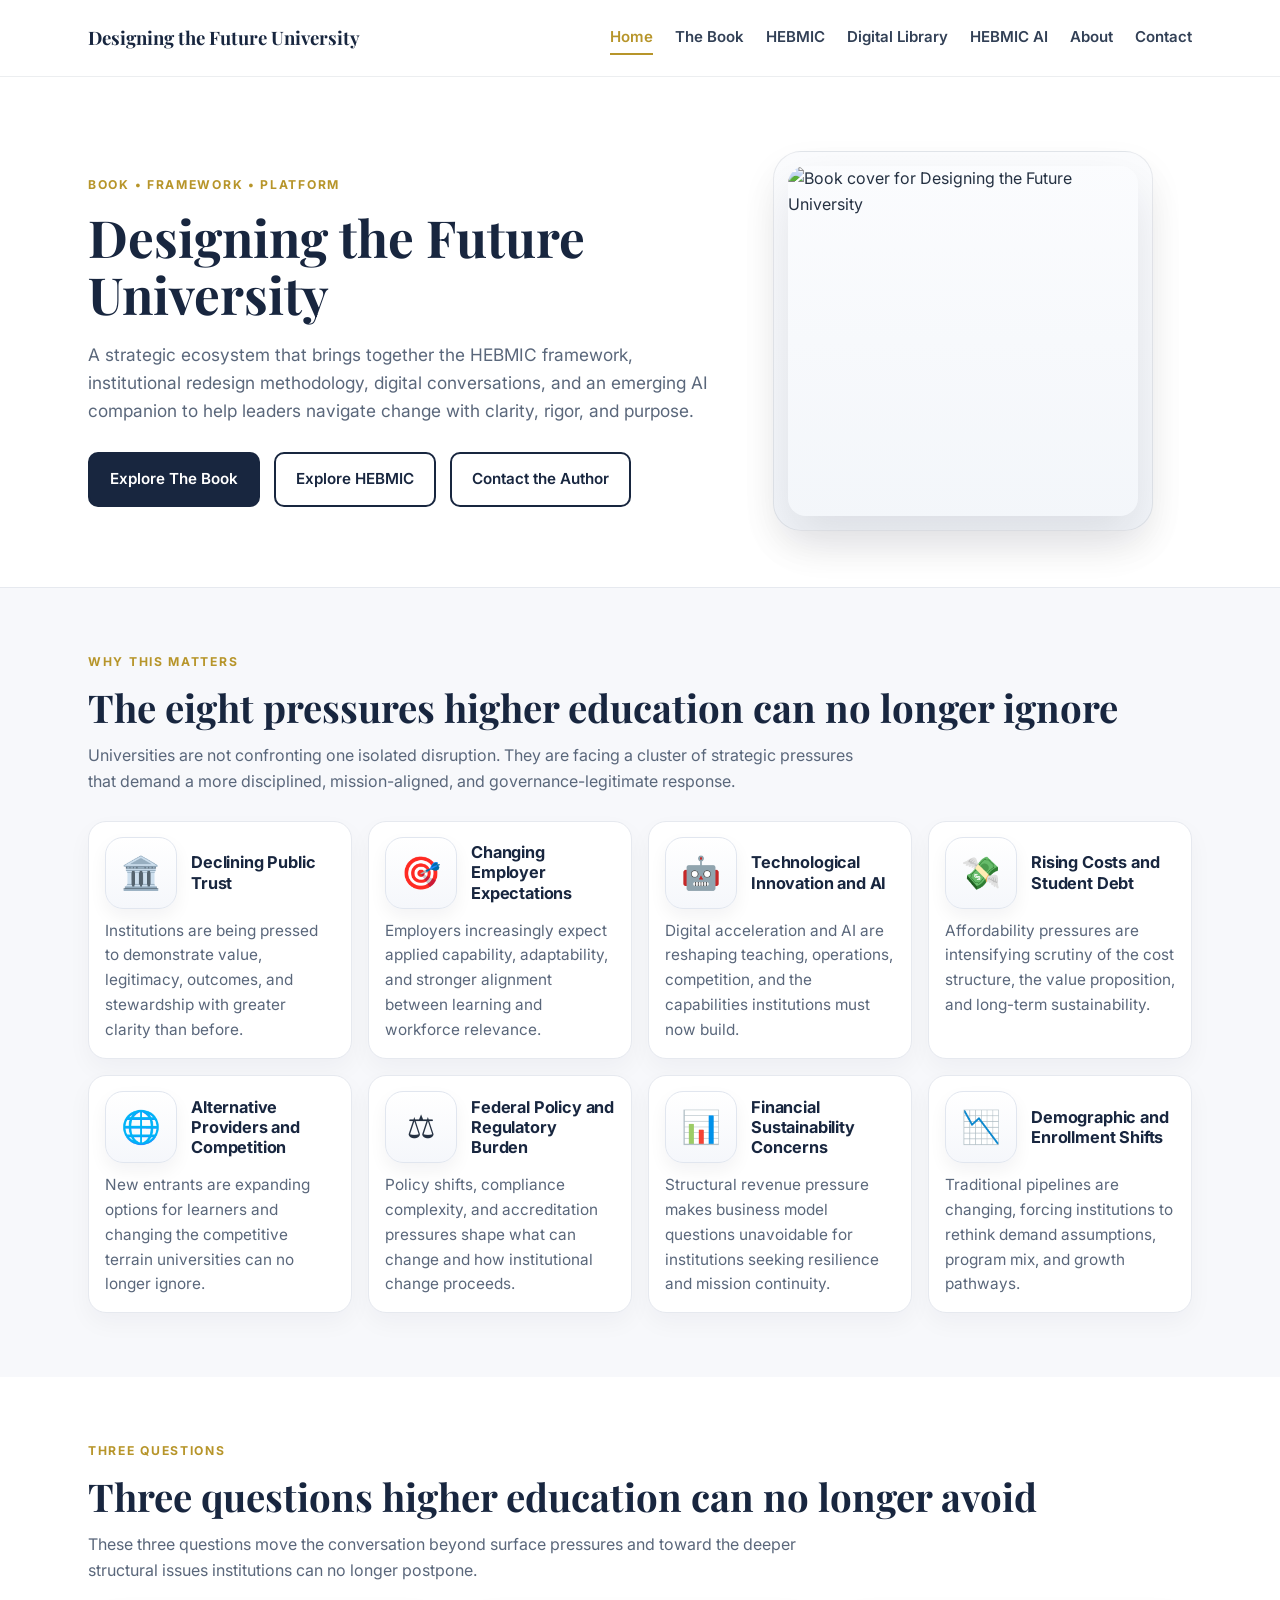
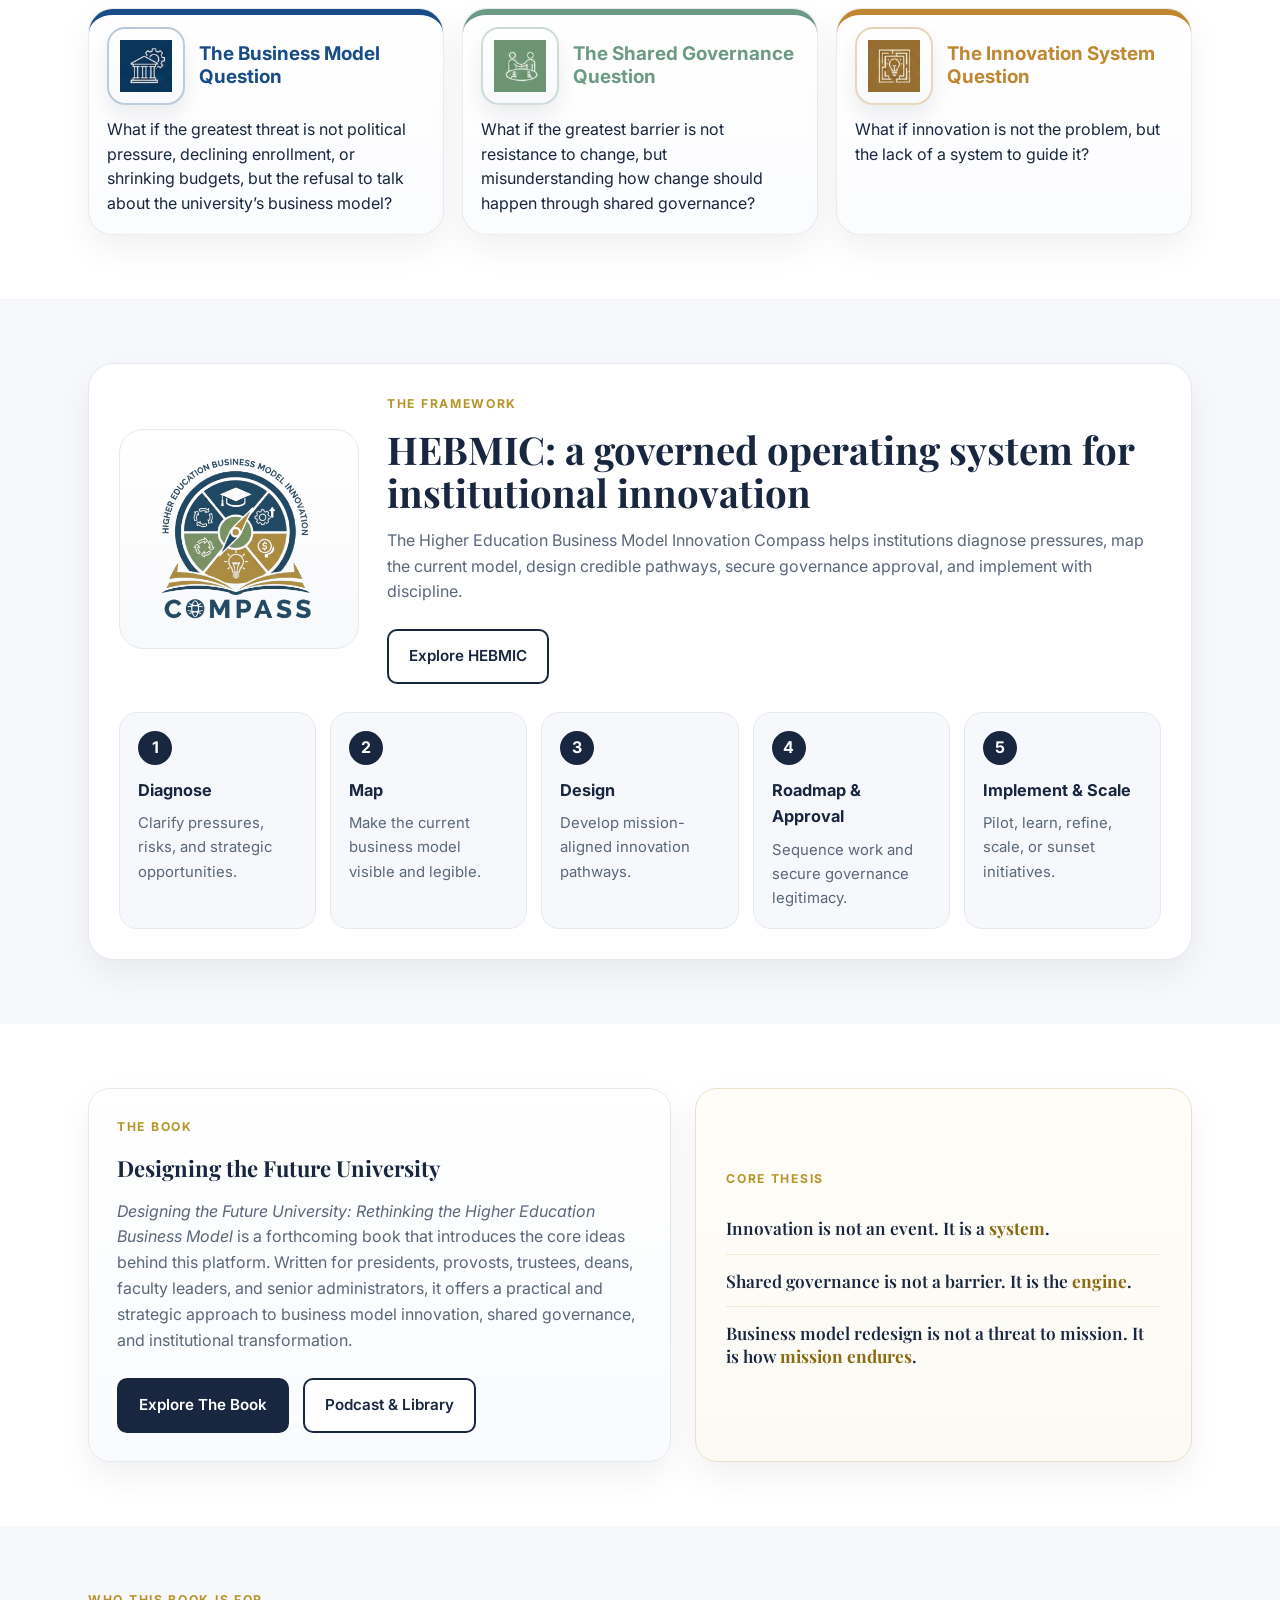
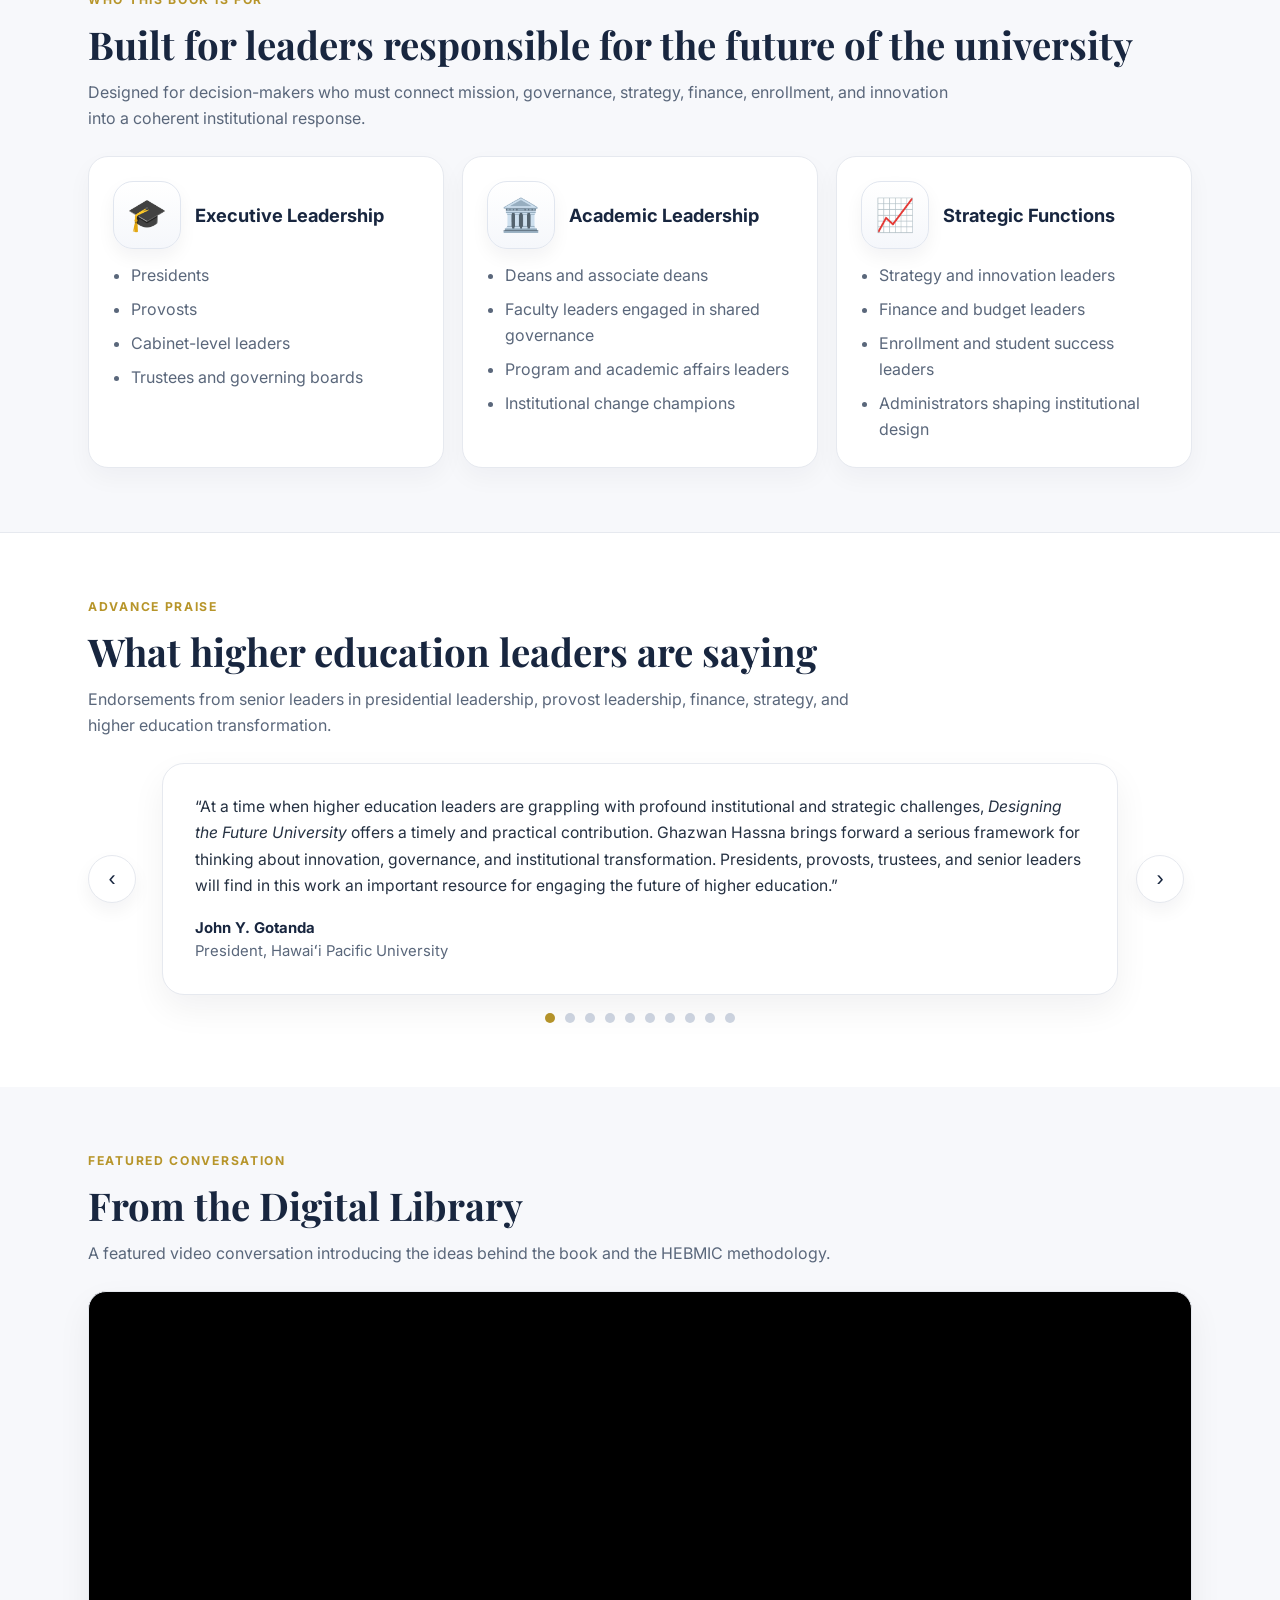
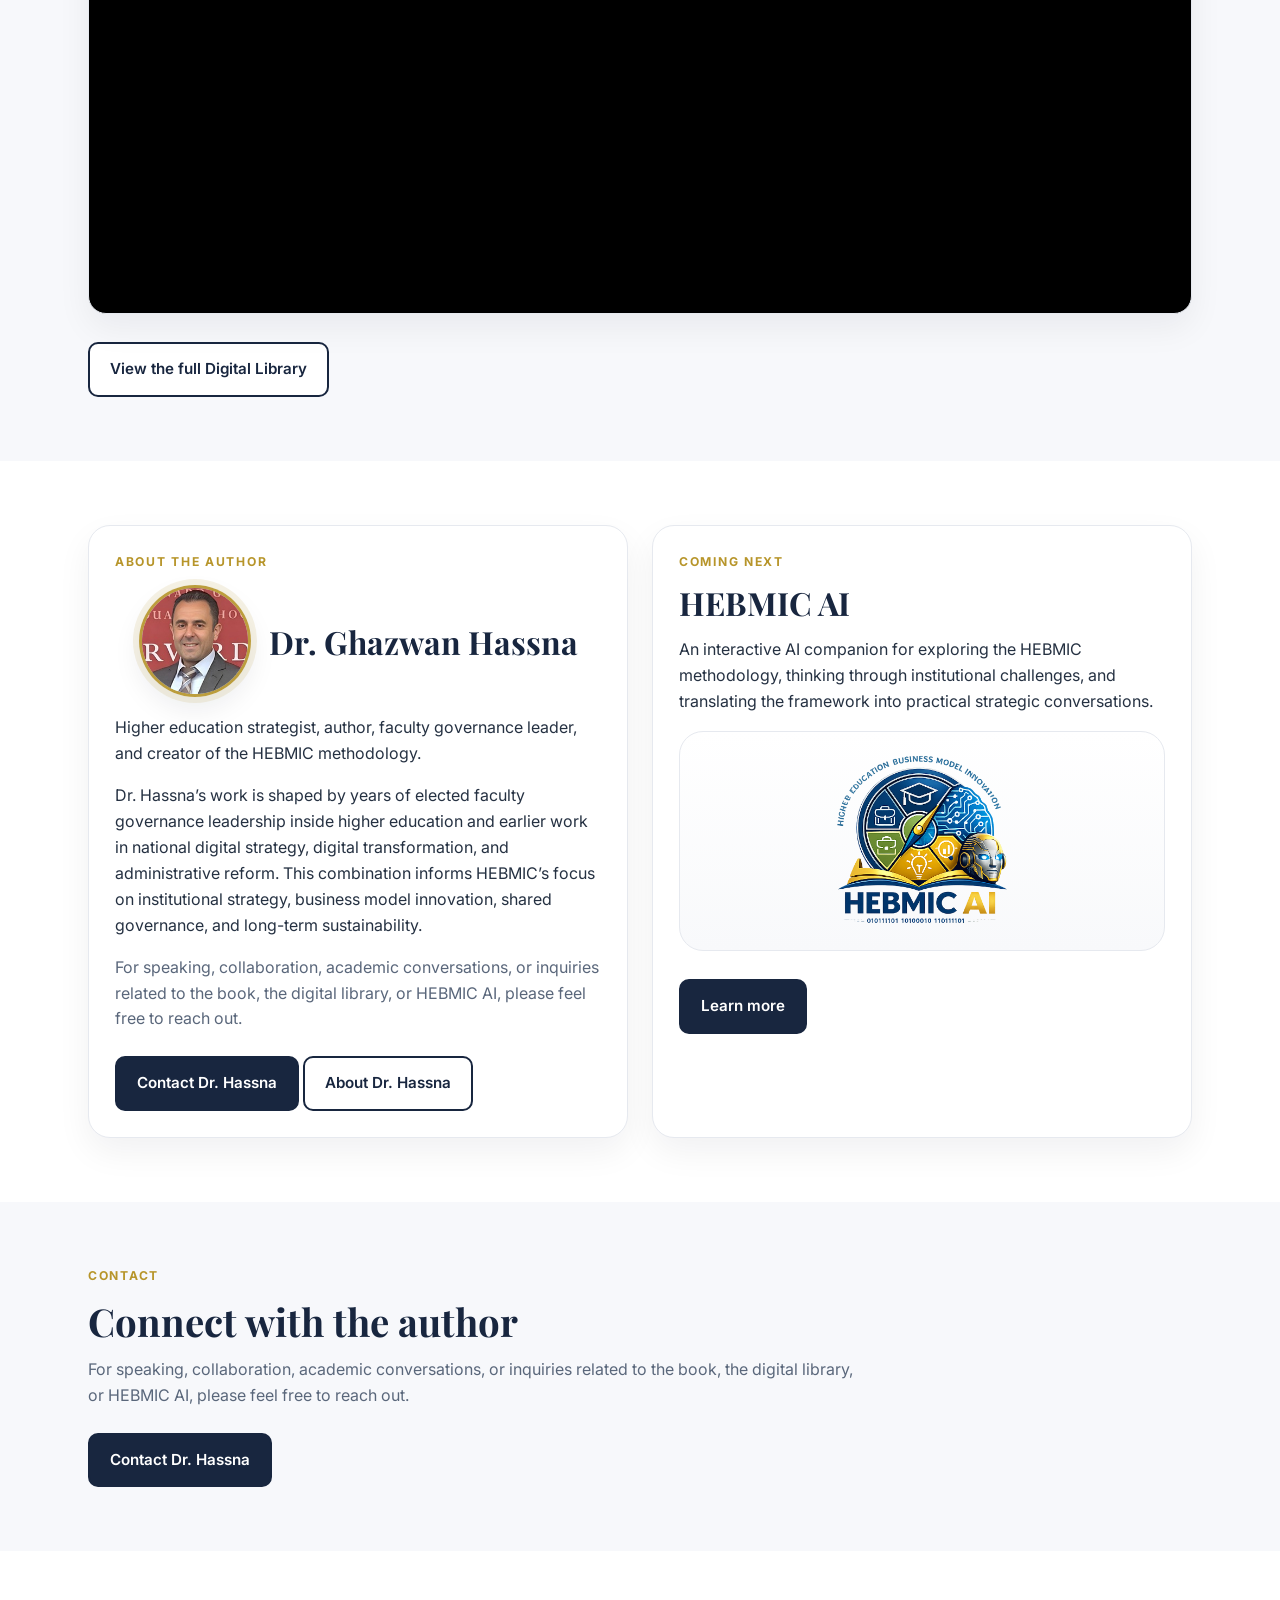
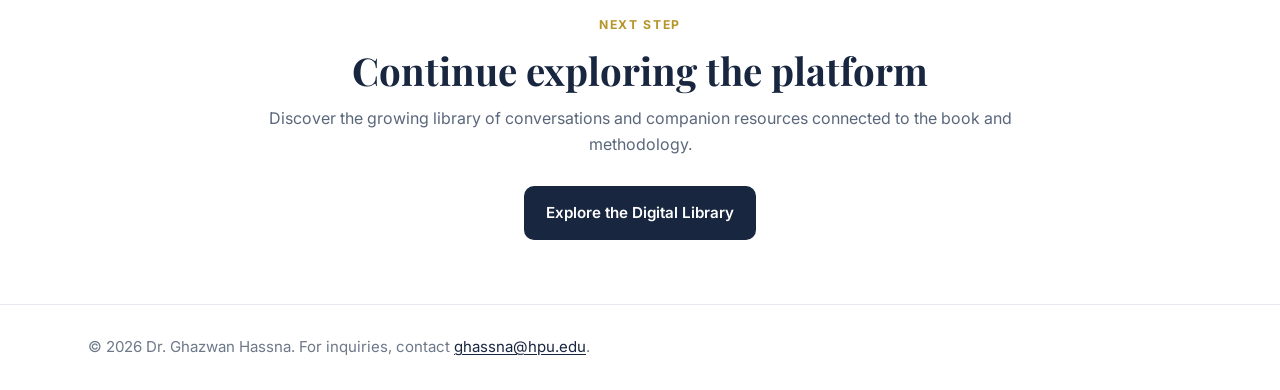
==== commit b9245eae: "Update index.html" ====
--- a/index.html
+++ b/index.html
@@ -11,7 +11,7 @@
 </script>
 
 </head><body>
-<header class="site-header"><div class="container header-inner"><a class="brand" href="index.html">Designing the Future University</a><nav class="nav"><a class="active" href="index.html">Home</a><a href="book.html">The Book</a><a href="hebmic.html">HEBMIC</a><a href="digital-library.html">Digital Library</a><a href="hebmic-ai.html">HEBMIC AI</a><a href="#contact">Contact</a></nav></div></header>
+<header class="site-header"><div class="container header-inner"><a class="brand" href="index.html">Designing the Future University</a><nav class="nav"><a class="active" href="index.html">Home</a><a href="book.html">The Book</a><a href="hebmic.html">HEBMIC</a><a href="digital-library.html">Digital Library</a><a href="hebmic-ai.html">HEBMIC AI</a><a href="about.html">About</a><a href="#contact">Contact</a></nav></div></header>
 
 <main>
 <section class="hero"><div class="container hero-grid"><div><div class="eyebrow">Book • Framework • Platform</div><h1>Designing the Future University</h1><p class="lead">A strategic ecosystem that brings together the HEBMIC framework, institutional redesign methodology, digital conversations, and an emerging AI companion to help leaders navigate change with clarity, rigor, and purpose.</p><div class="button-row"><a class="btn btn-primary" href="book.html">Explore The Book</a><a class="btn btn-secondary" href="hebmic.html">Explore HEBMIC</a><a class="btn btn-secondary" href="#contact">Contact the Author</a></div></div><div class="hero-card"><img src="front-cover-crop.png" alt="Book cover for Designing the Future University"></div></div></section>
@@ -264,6 +264,7 @@
 
       <div class="contact-actions">
         <a class="btn btn-primary" href="mailto:ghassna@hpu.edu">Contact Dr. Hassna</a>
+        <a class="btn btn-secondary" href="about.html">About Dr. Hassna</a>
       </div>
     </div>
   </div>
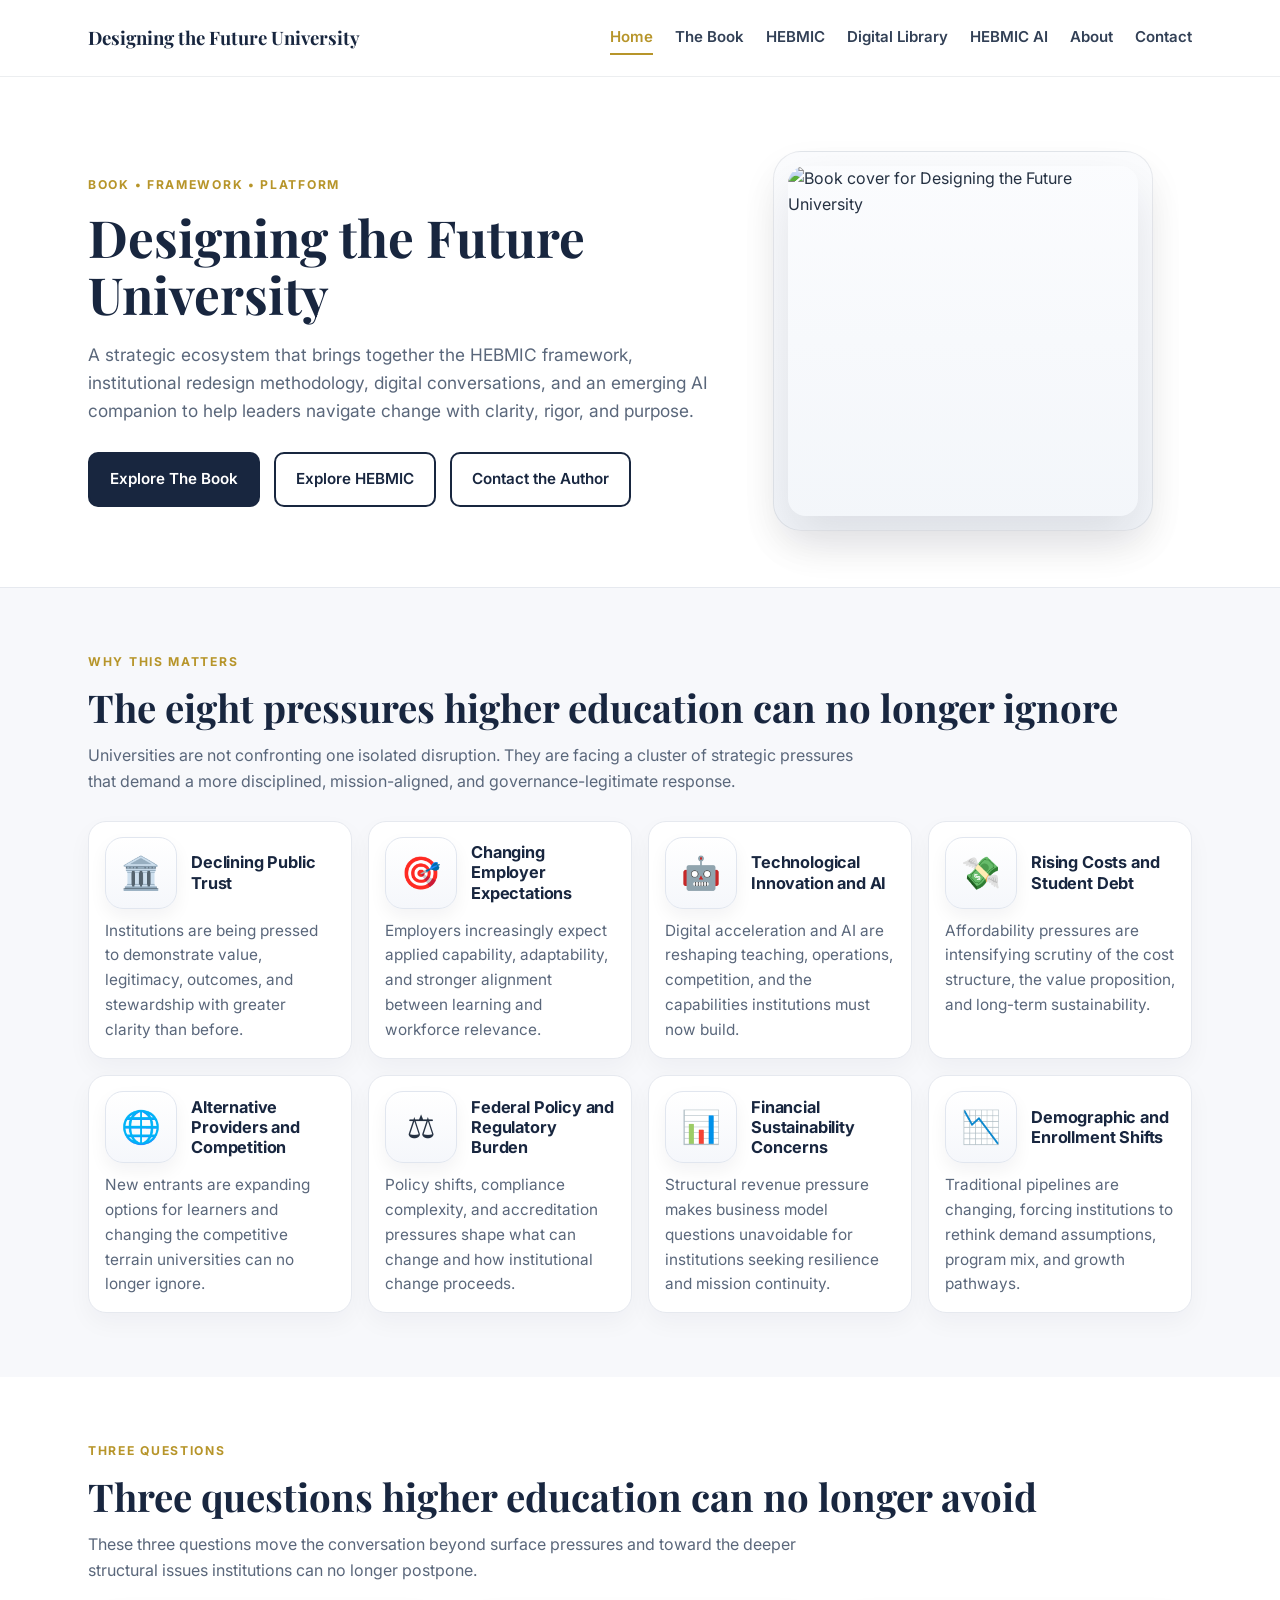
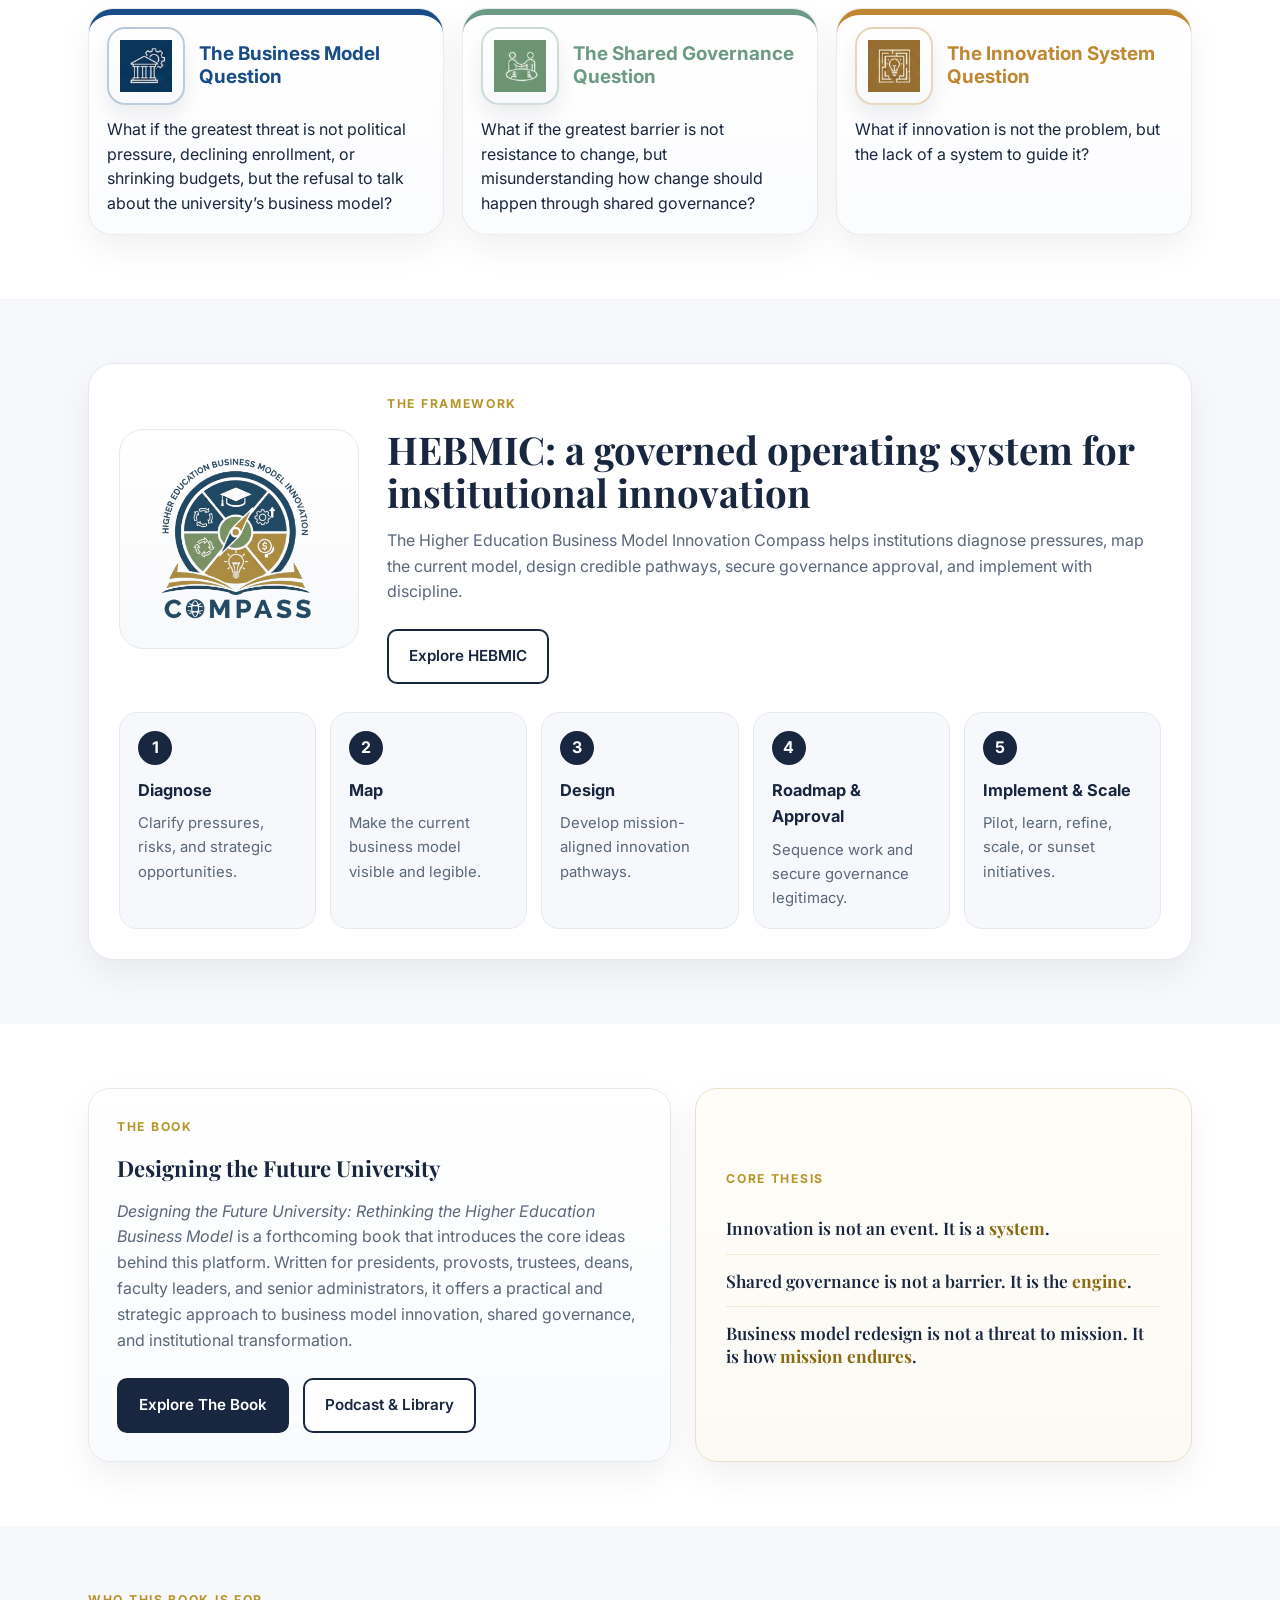
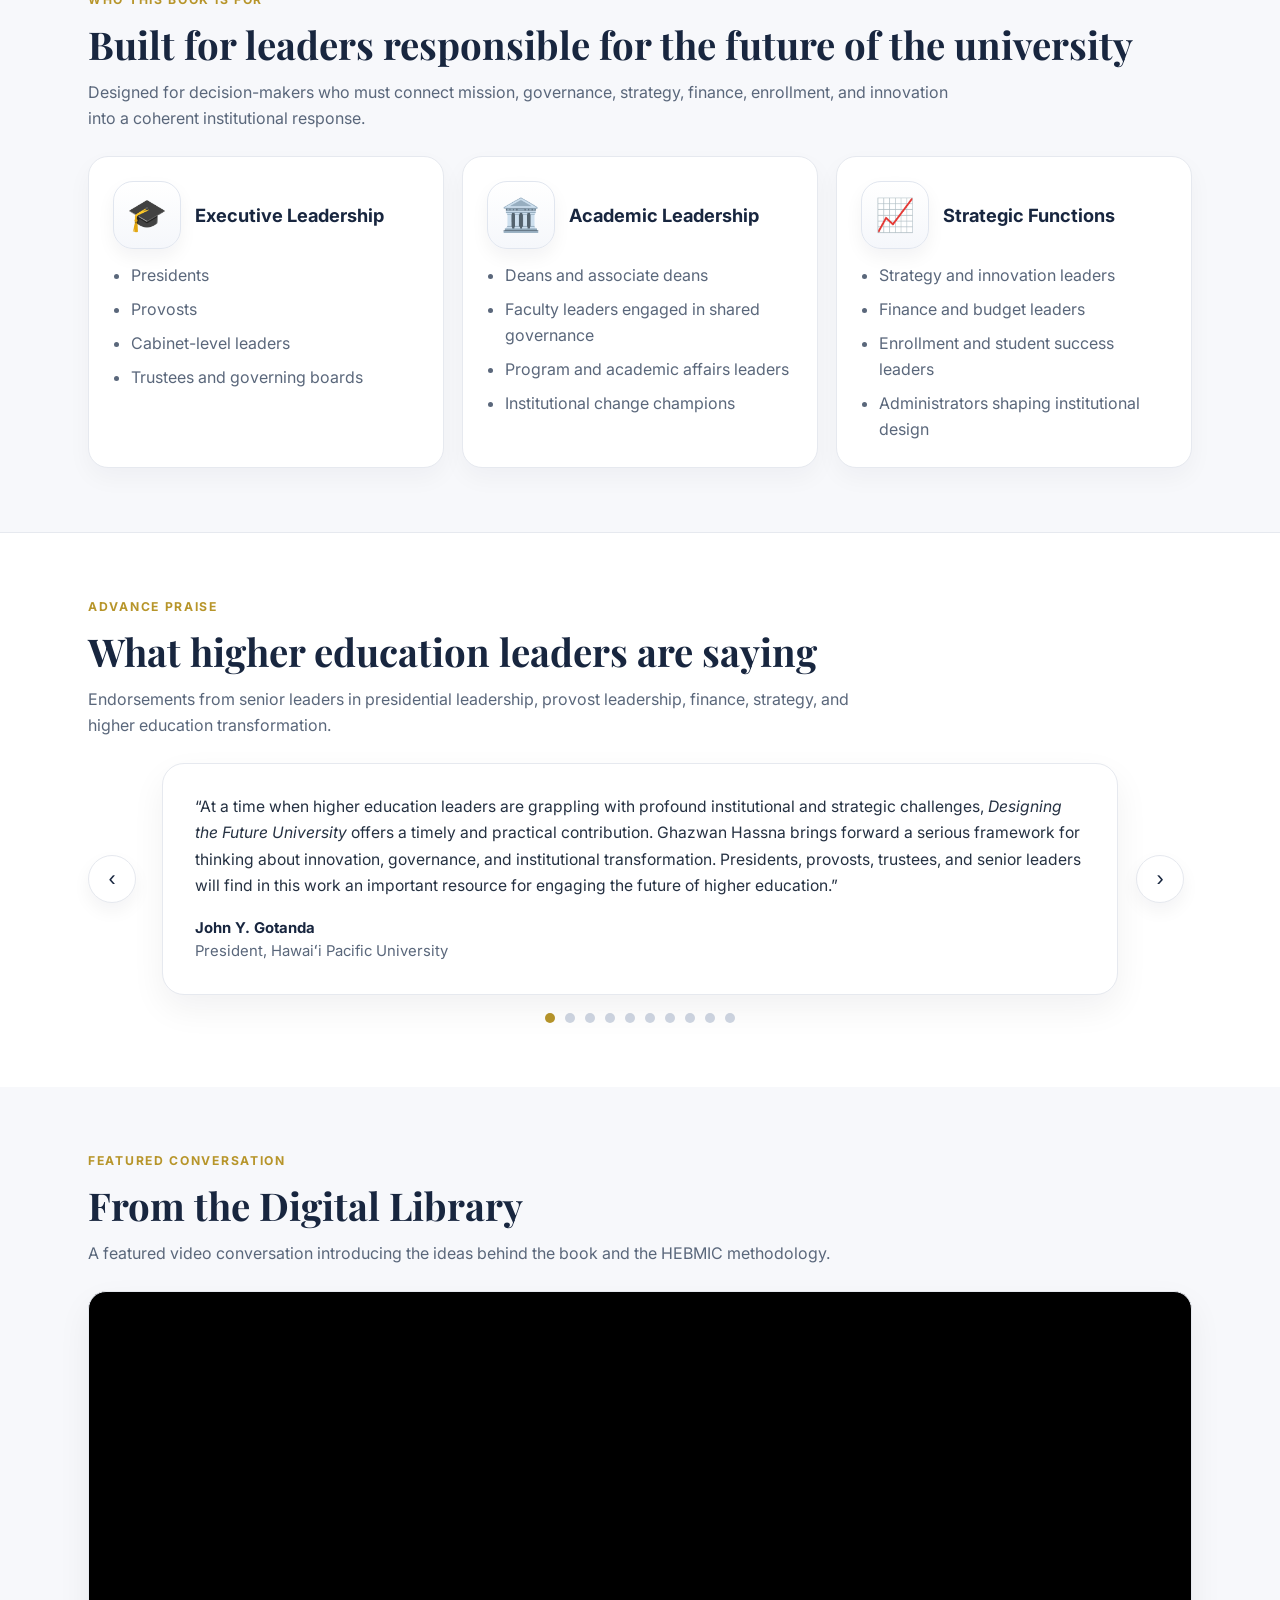
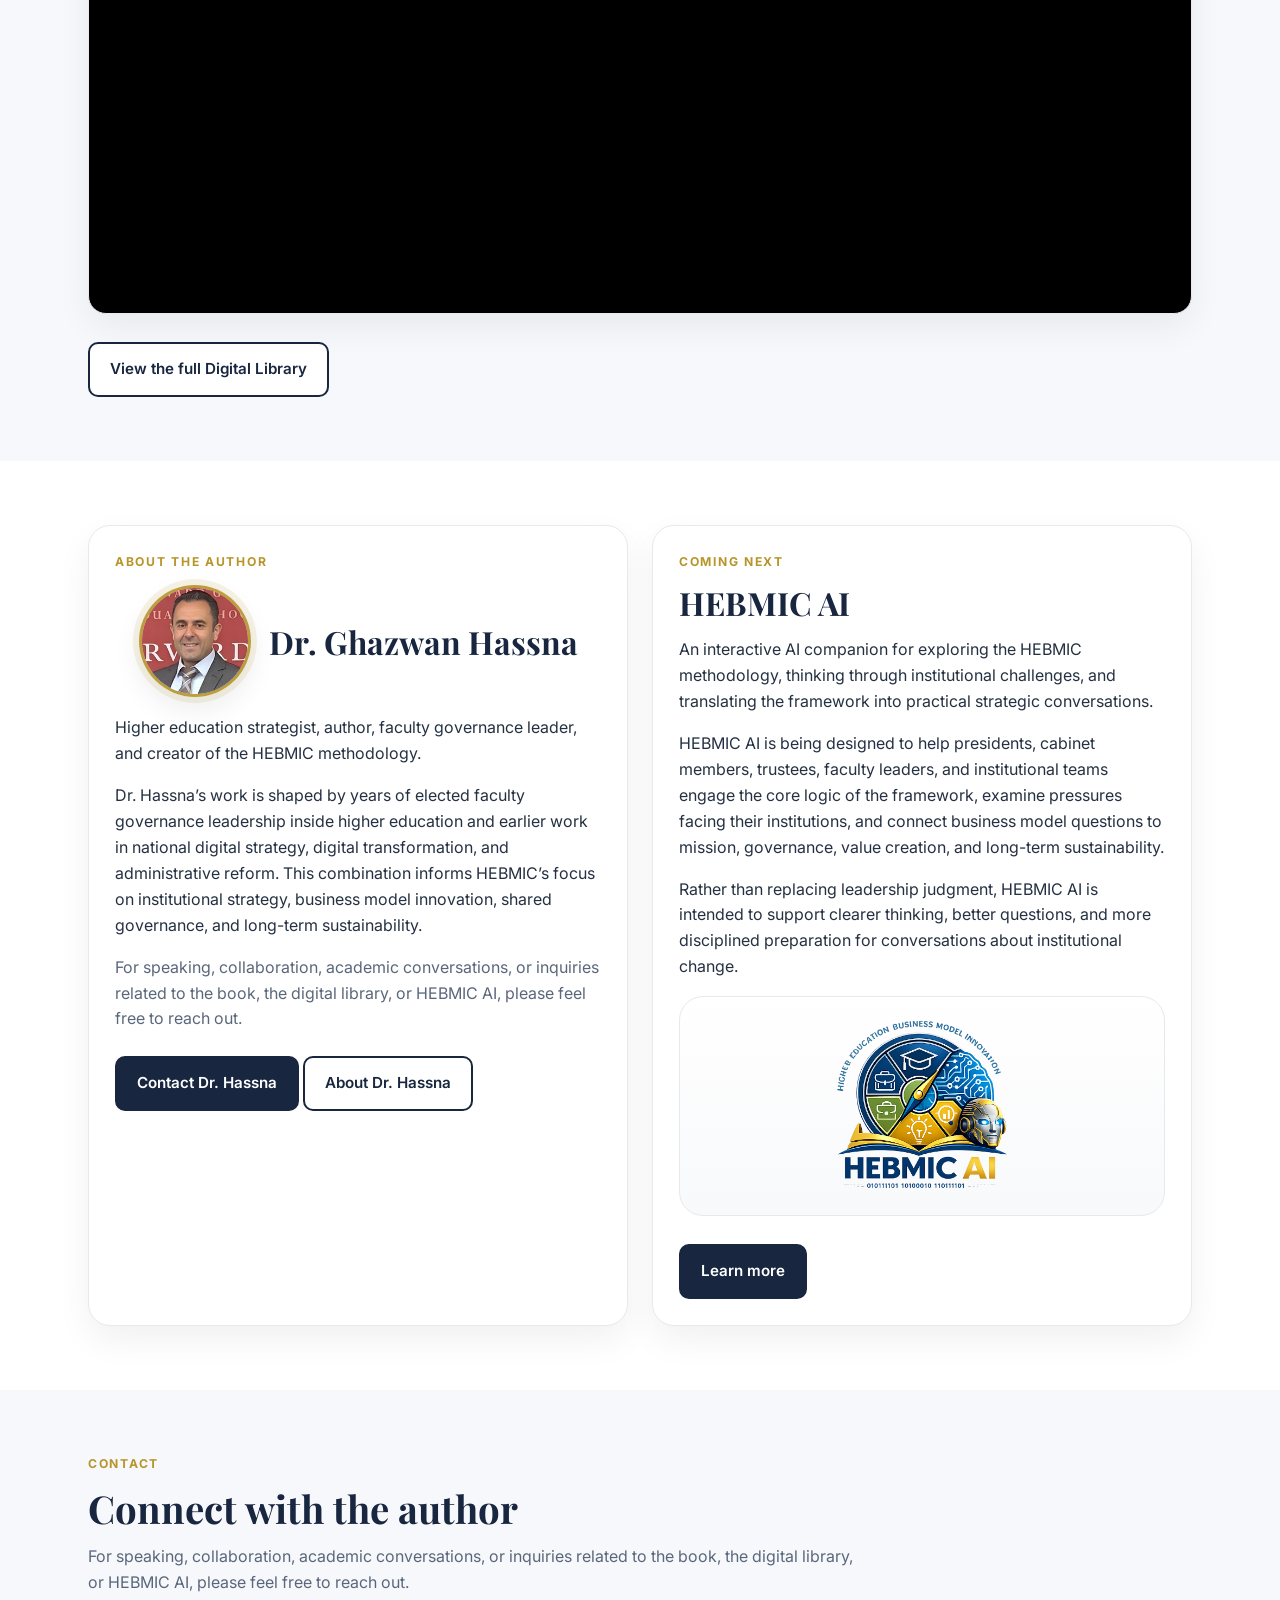
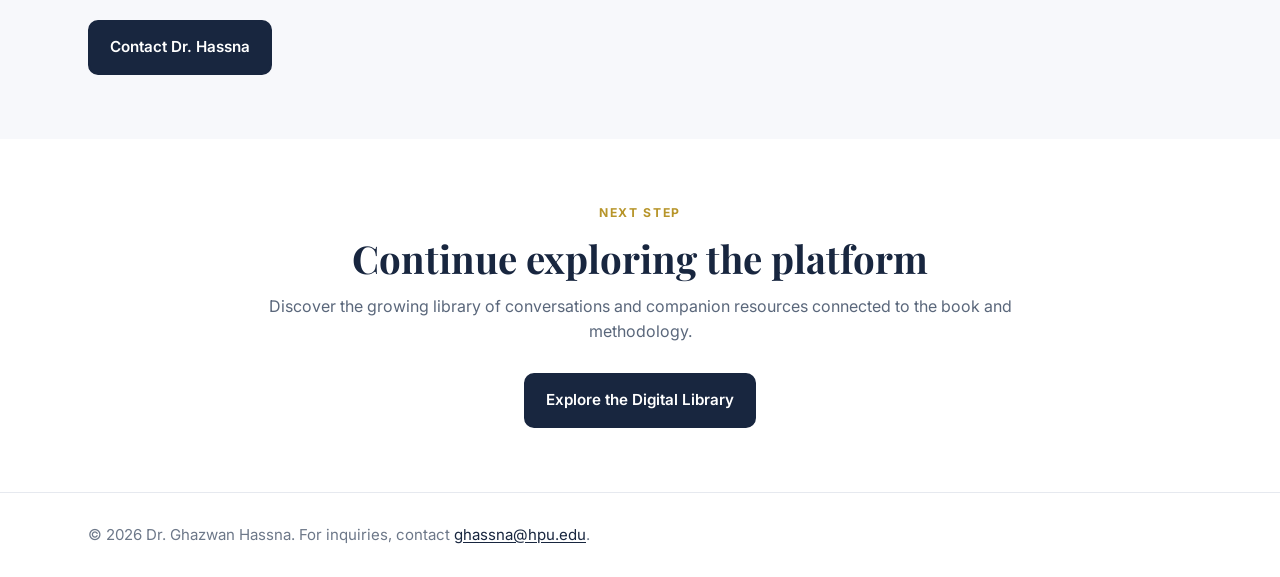
==== commit fde5e9ac: "Update index.html" ====
--- a/index.html
+++ b/index.html
@@ -273,14 +273,22 @@
 <div class="info-card">
   <div class="eyebrow">Coming Next</div>
   <h2 class="section-title" style="font-size:2rem">HEBMIC AI</h2>
+
   <p>An interactive AI companion for exploring the HEBMIC methodology, thinking through institutional challenges, and translating the framework into practical strategic conversations.</p>
+
+  <p>HEBMIC AI is being designed to help presidents, cabinet members, trustees, faculty leaders, and institutional teams engage the core logic of the framework, examine pressures facing their institutions, and connect business model questions to mission, governance, value creation, and long-term sustainability.</p>
+
+  <p>Rather than replacing leadership judgment, HEBMIC AI is intended to support clearer thinking, better questions, and more disciplined preparation for conversations about institutional change.</p>
+
   <div class="framework-logo-left">
     <img src="HEBMIC_AI.png" alt="HEBMIC AI logo">
   </div>
+
   <div class="button-row">
     <a class="btn btn-primary" href="hebmic-ai.html">Learn more</a>
   </div>
 </div>
+
 </section>
 
 <section class="section white"><div class="container contact-block"><div class="eyebrow">Contact</div><h2 class="section-title">Connect with the author</h2><p class="section-intro">For speaking, collaboration, academic conversations, or inquiries related to the book, the digital library, or HEBMIC AI, please feel free to reach out.</p><div class="contact-actions"><a class="btn btn-primary" href="mailto:ghassna@hpu.edu">Contact Dr. Hassna</a></div></div></section>
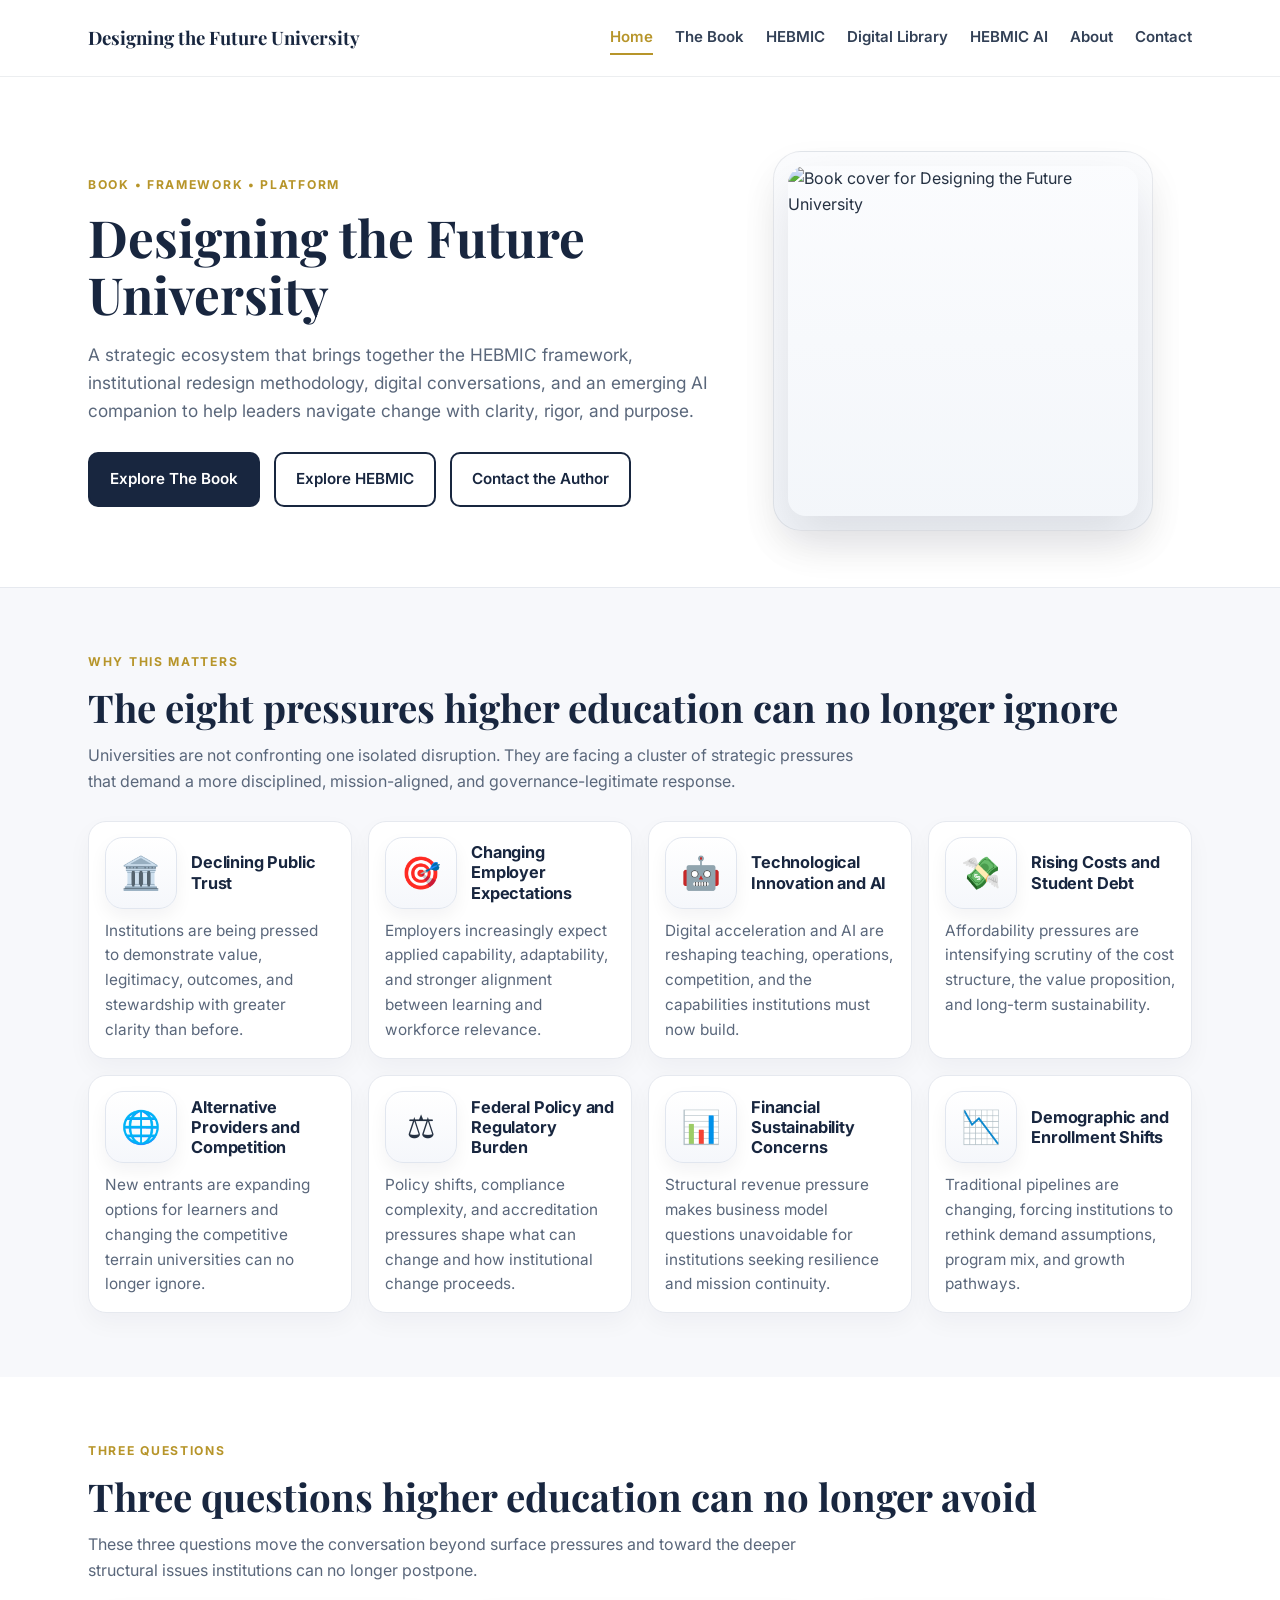
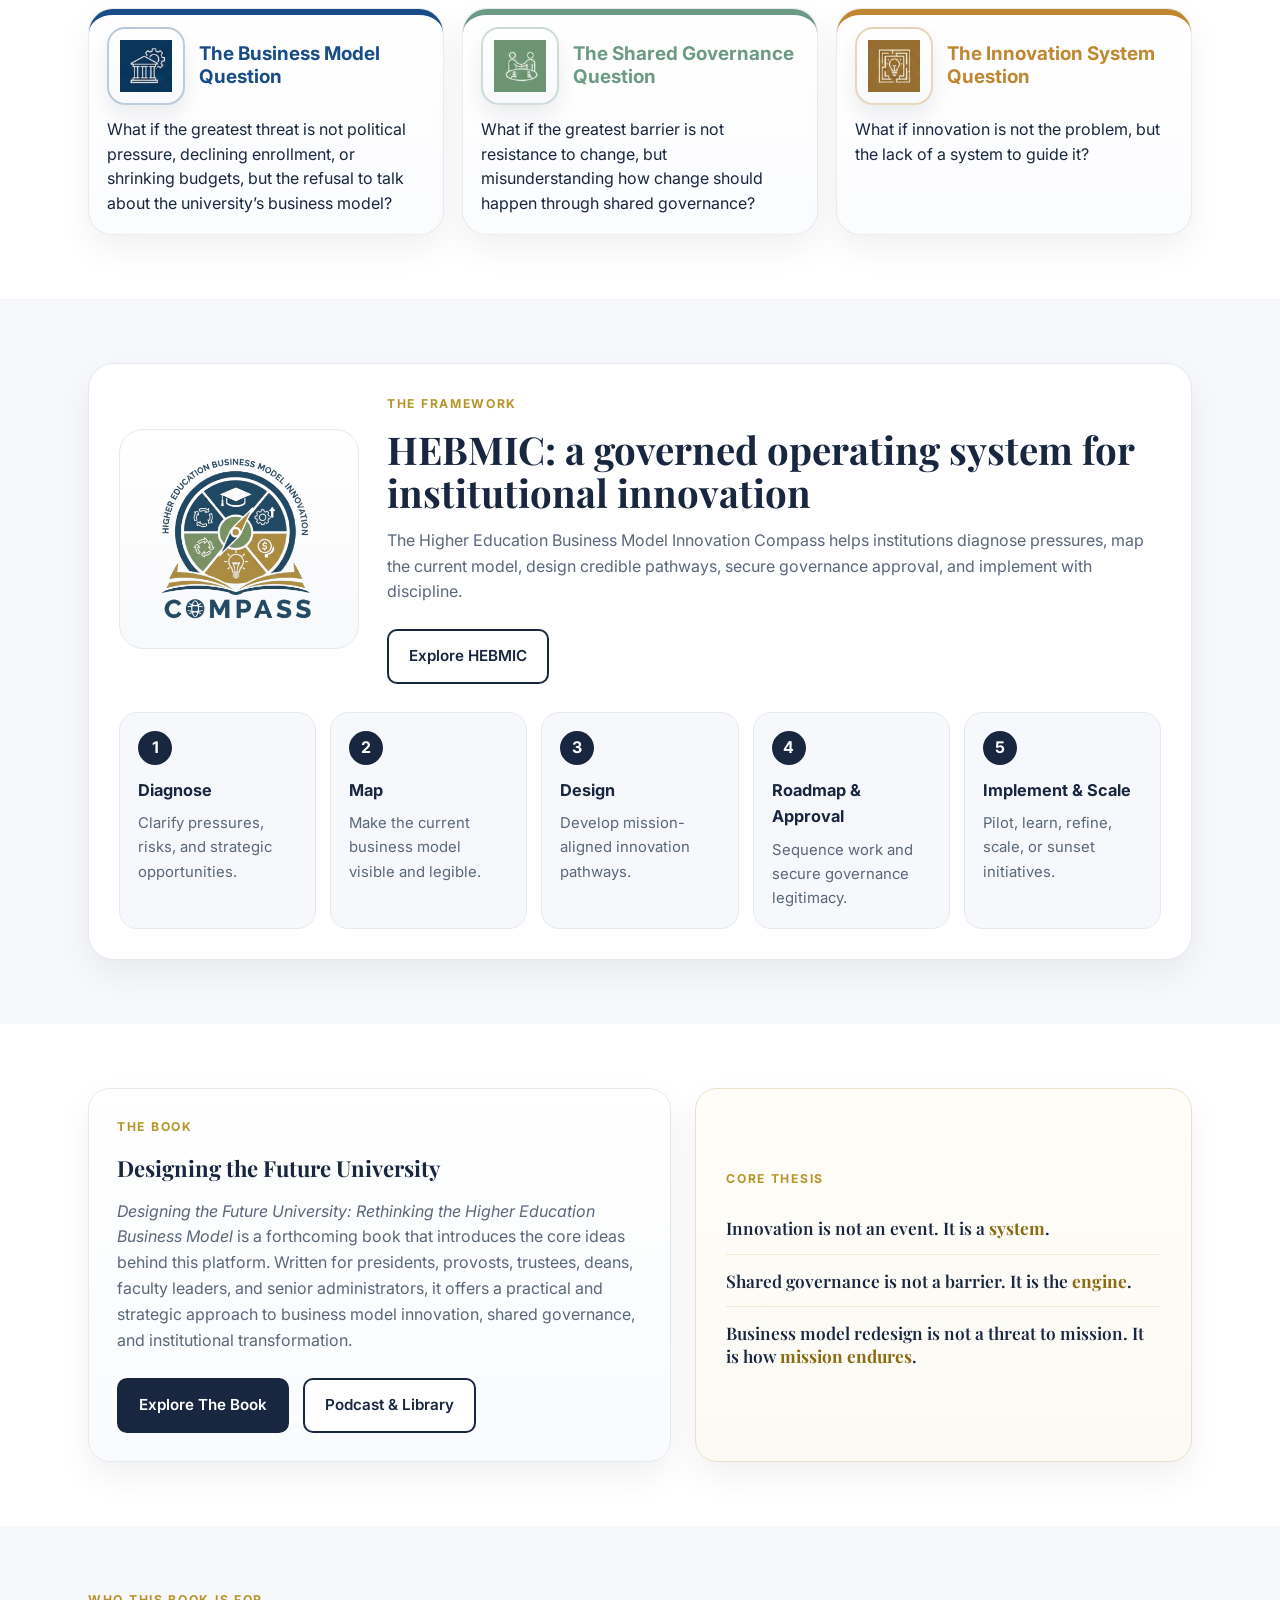
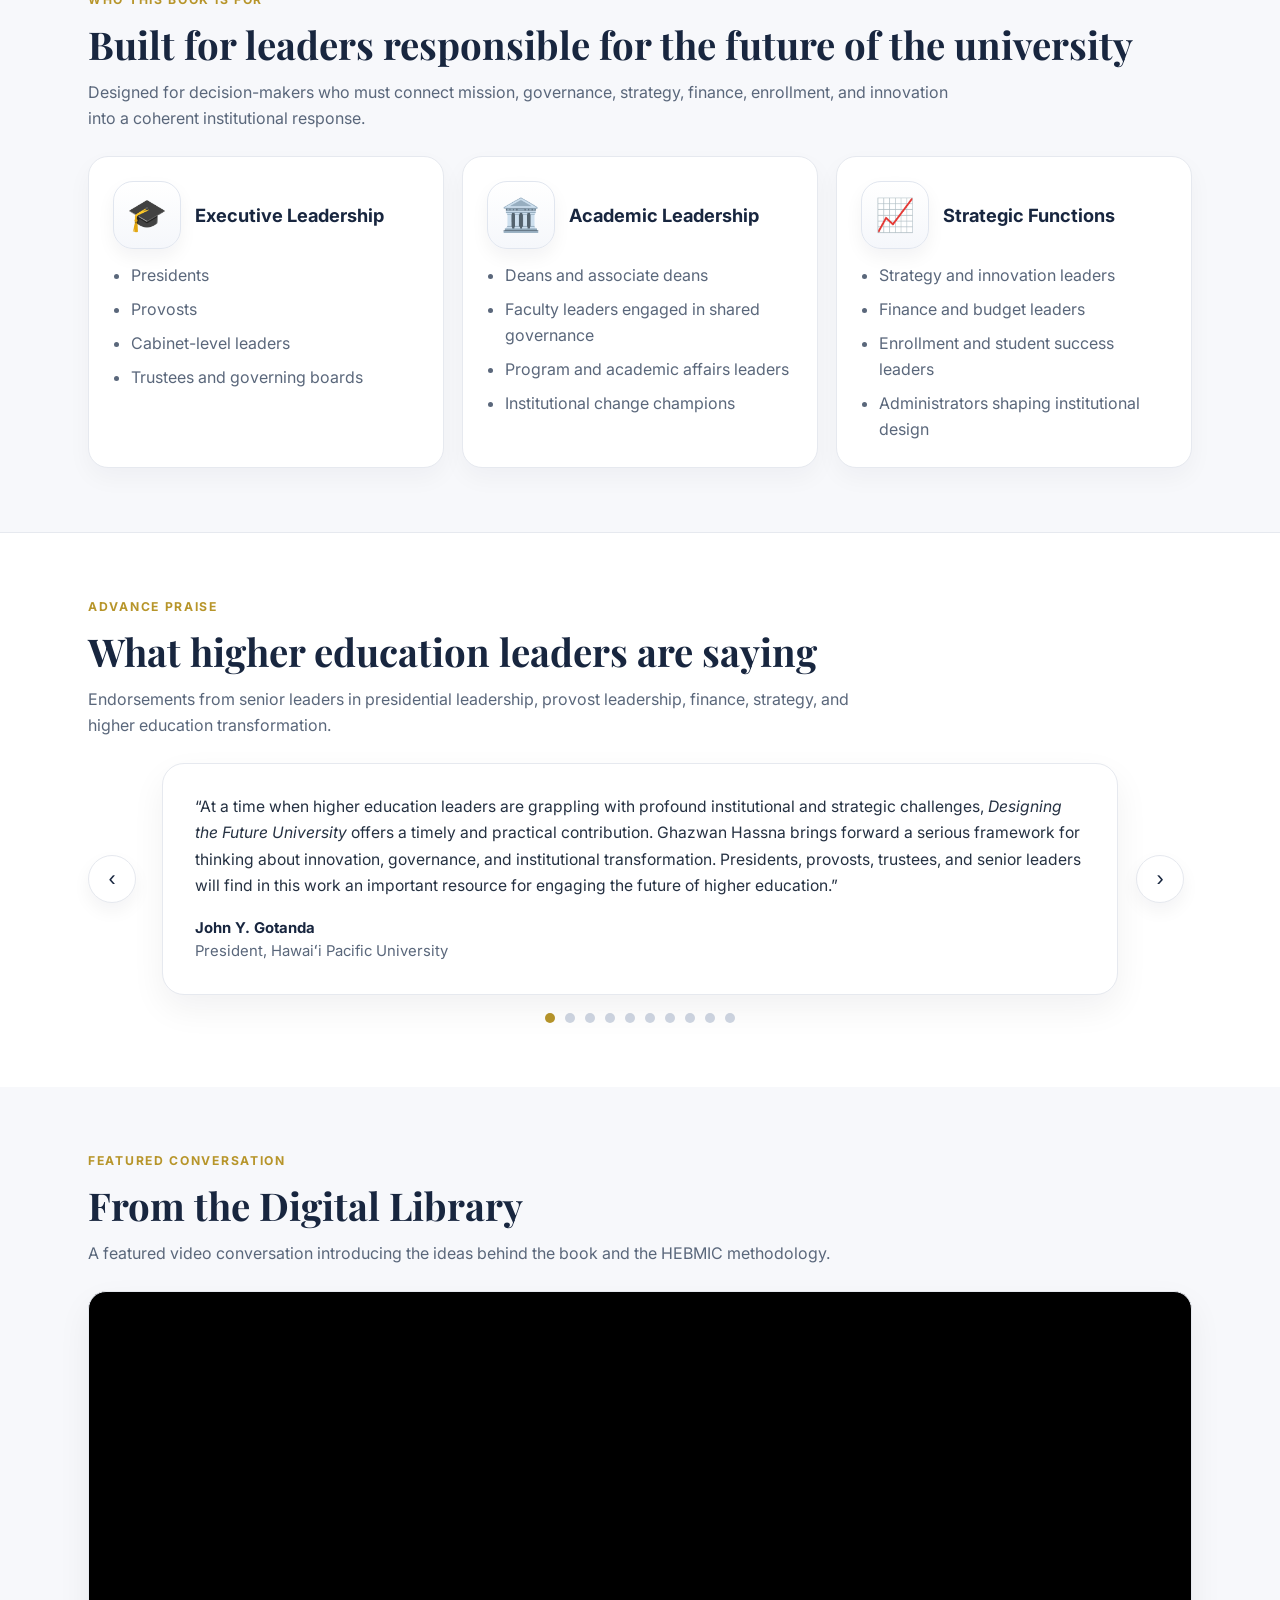
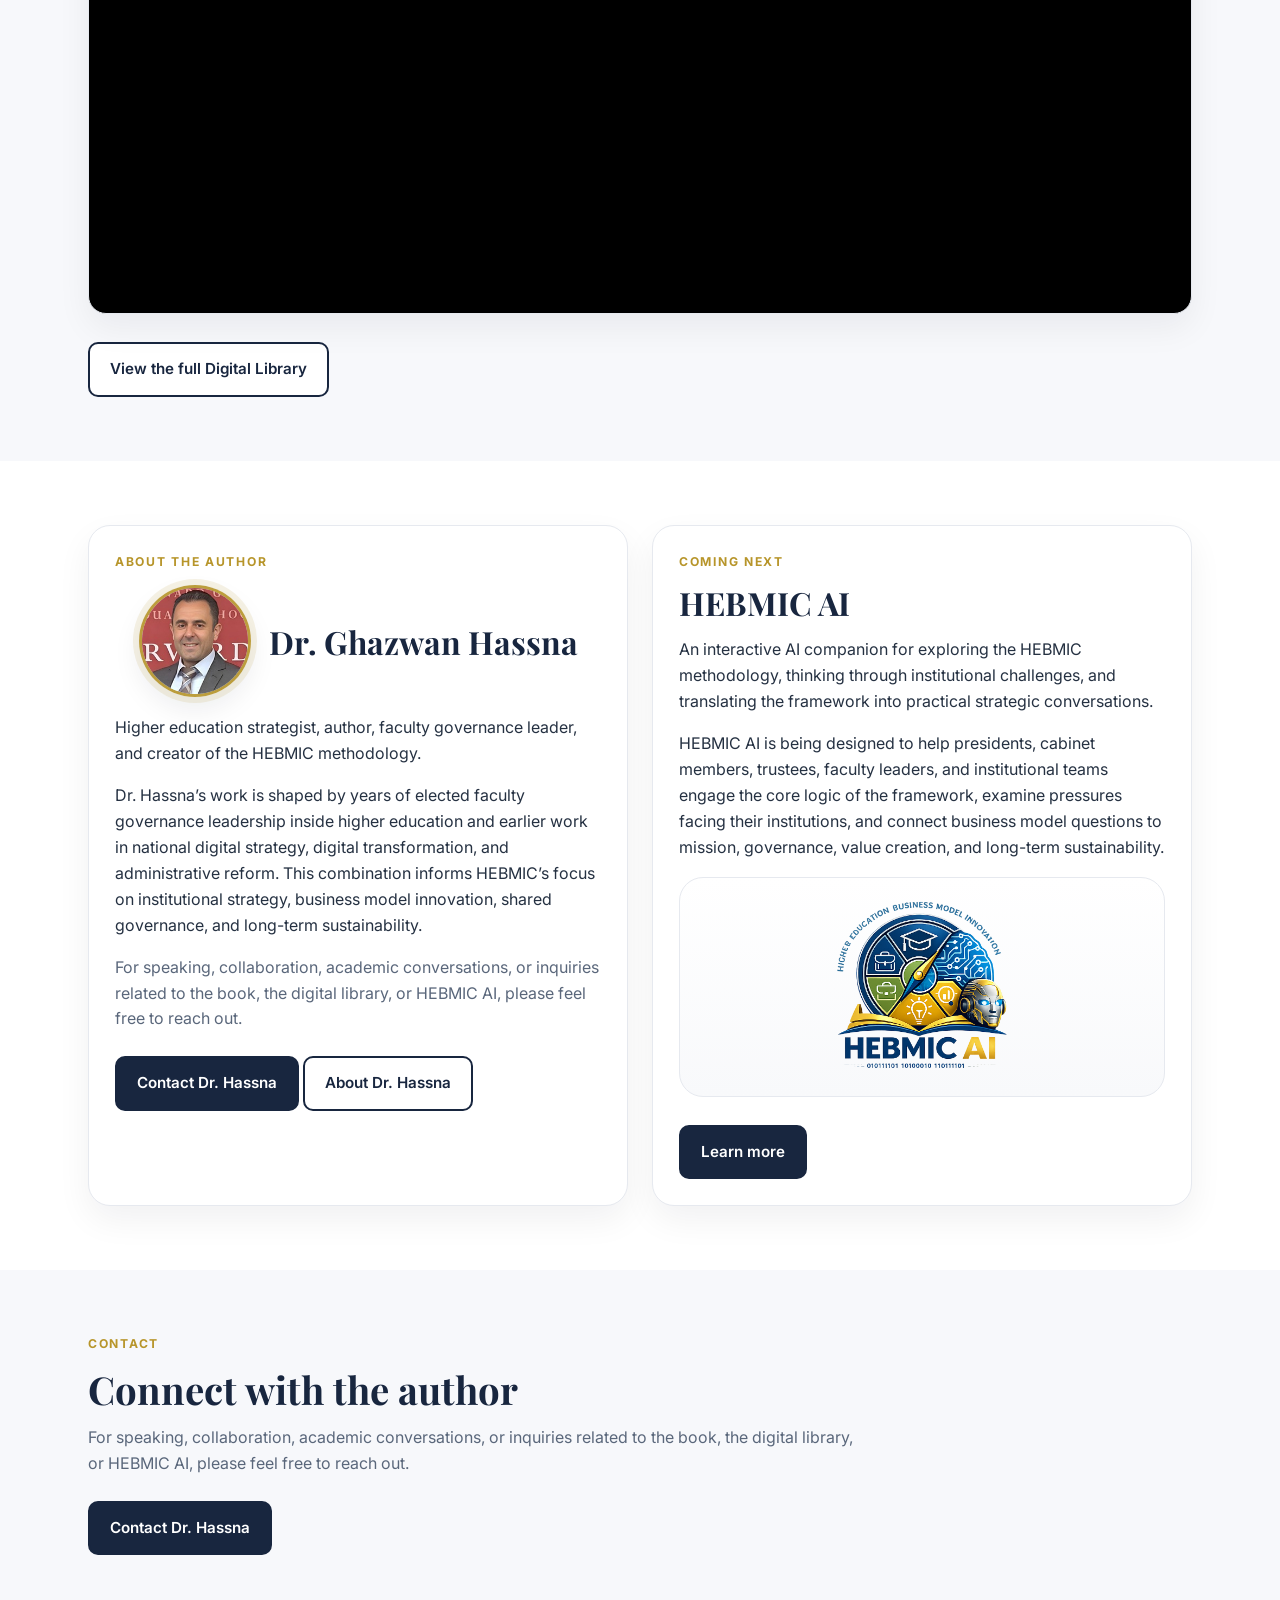
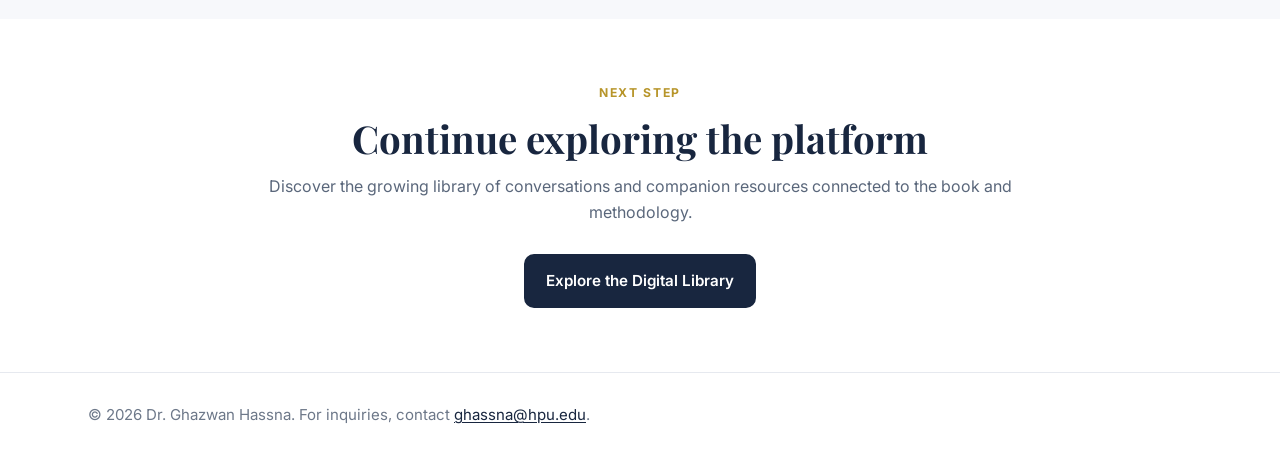
==== commit a0b69756: "Update index.html" ====
--- a/index.html
+++ b/index.html
@@ -278,8 +278,6 @@
 
   <p>HEBMIC AI is being designed to help presidents, cabinet members, trustees, faculty leaders, and institutional teams engage the core logic of the framework, examine pressures facing their institutions, and connect business model questions to mission, governance, value creation, and long-term sustainability.</p>
 
-  <p>Rather than replacing leadership judgment, HEBMIC AI is intended to support clearer thinking, better questions, and more disciplined preparation for conversations about institutional change.</p>
-
   <div class="framework-logo-left">
     <img src="HEBMIC_AI.png" alt="HEBMIC AI logo">
   </div>
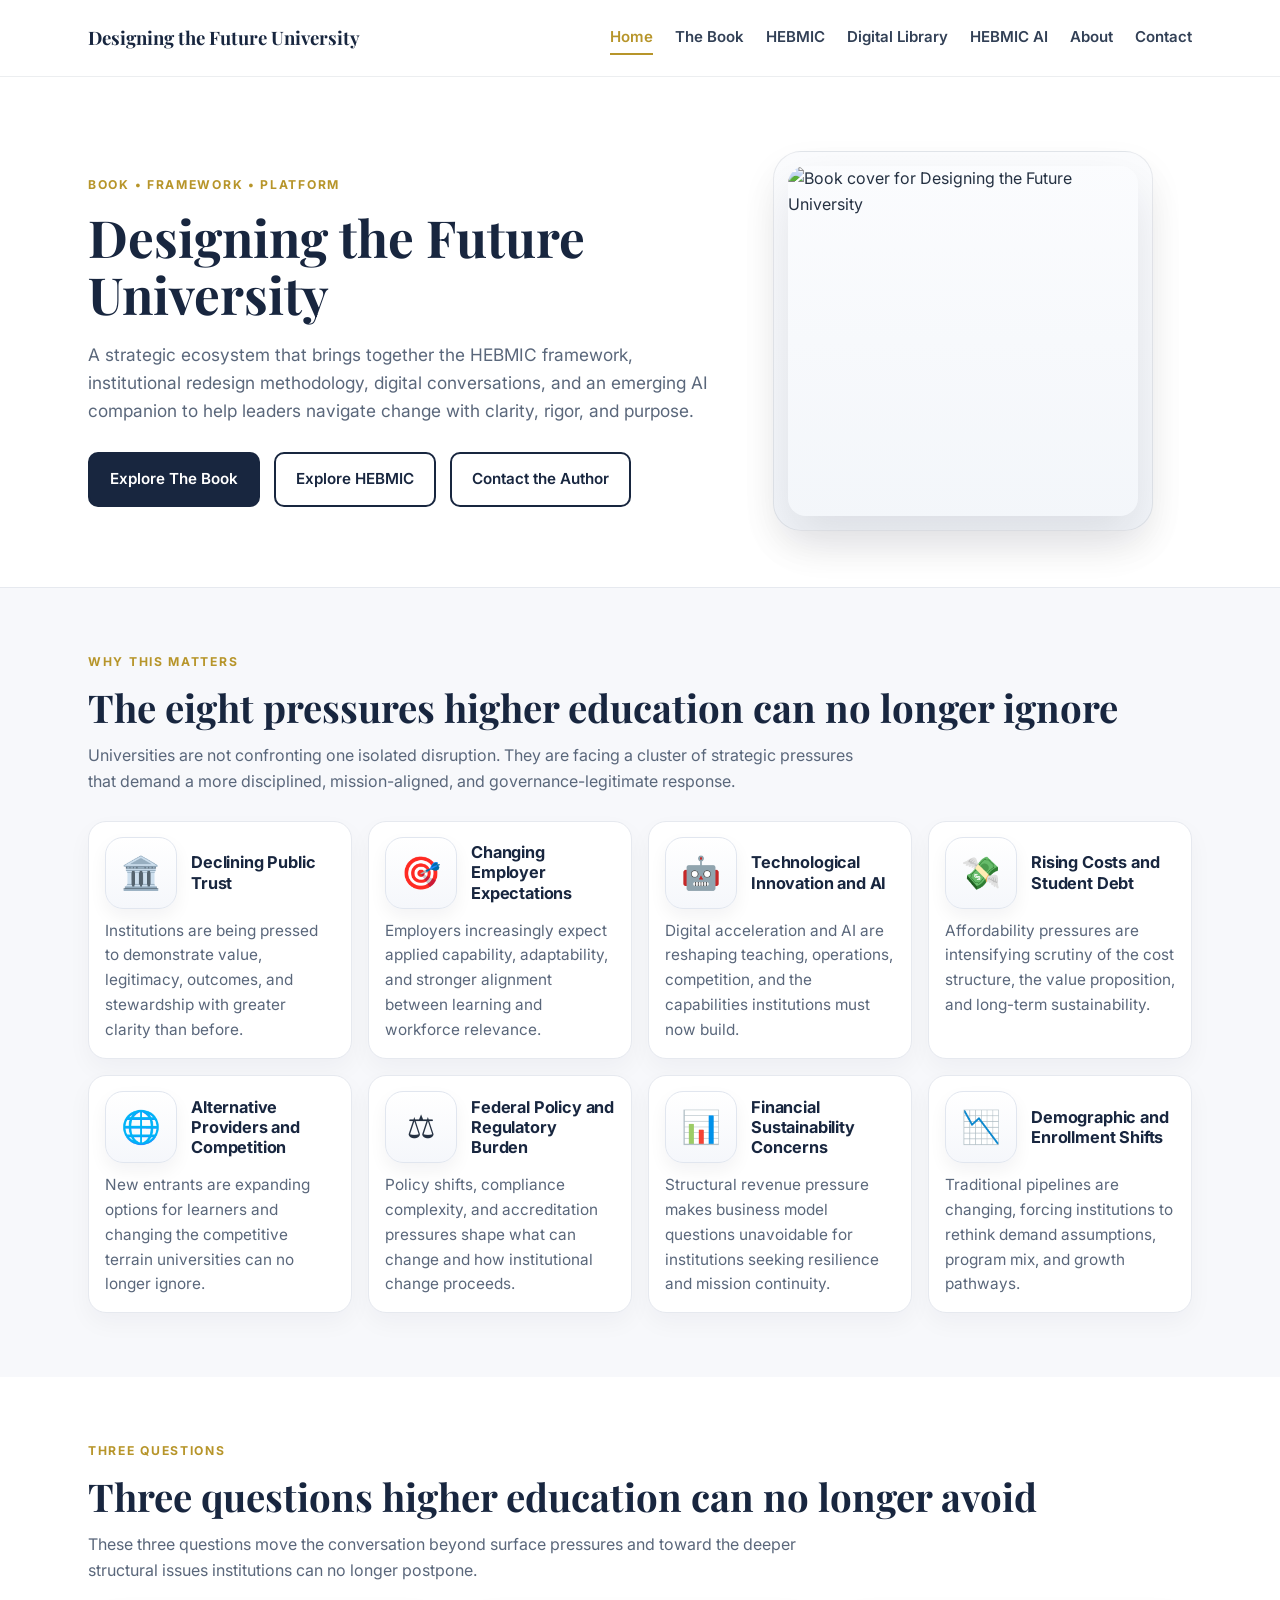
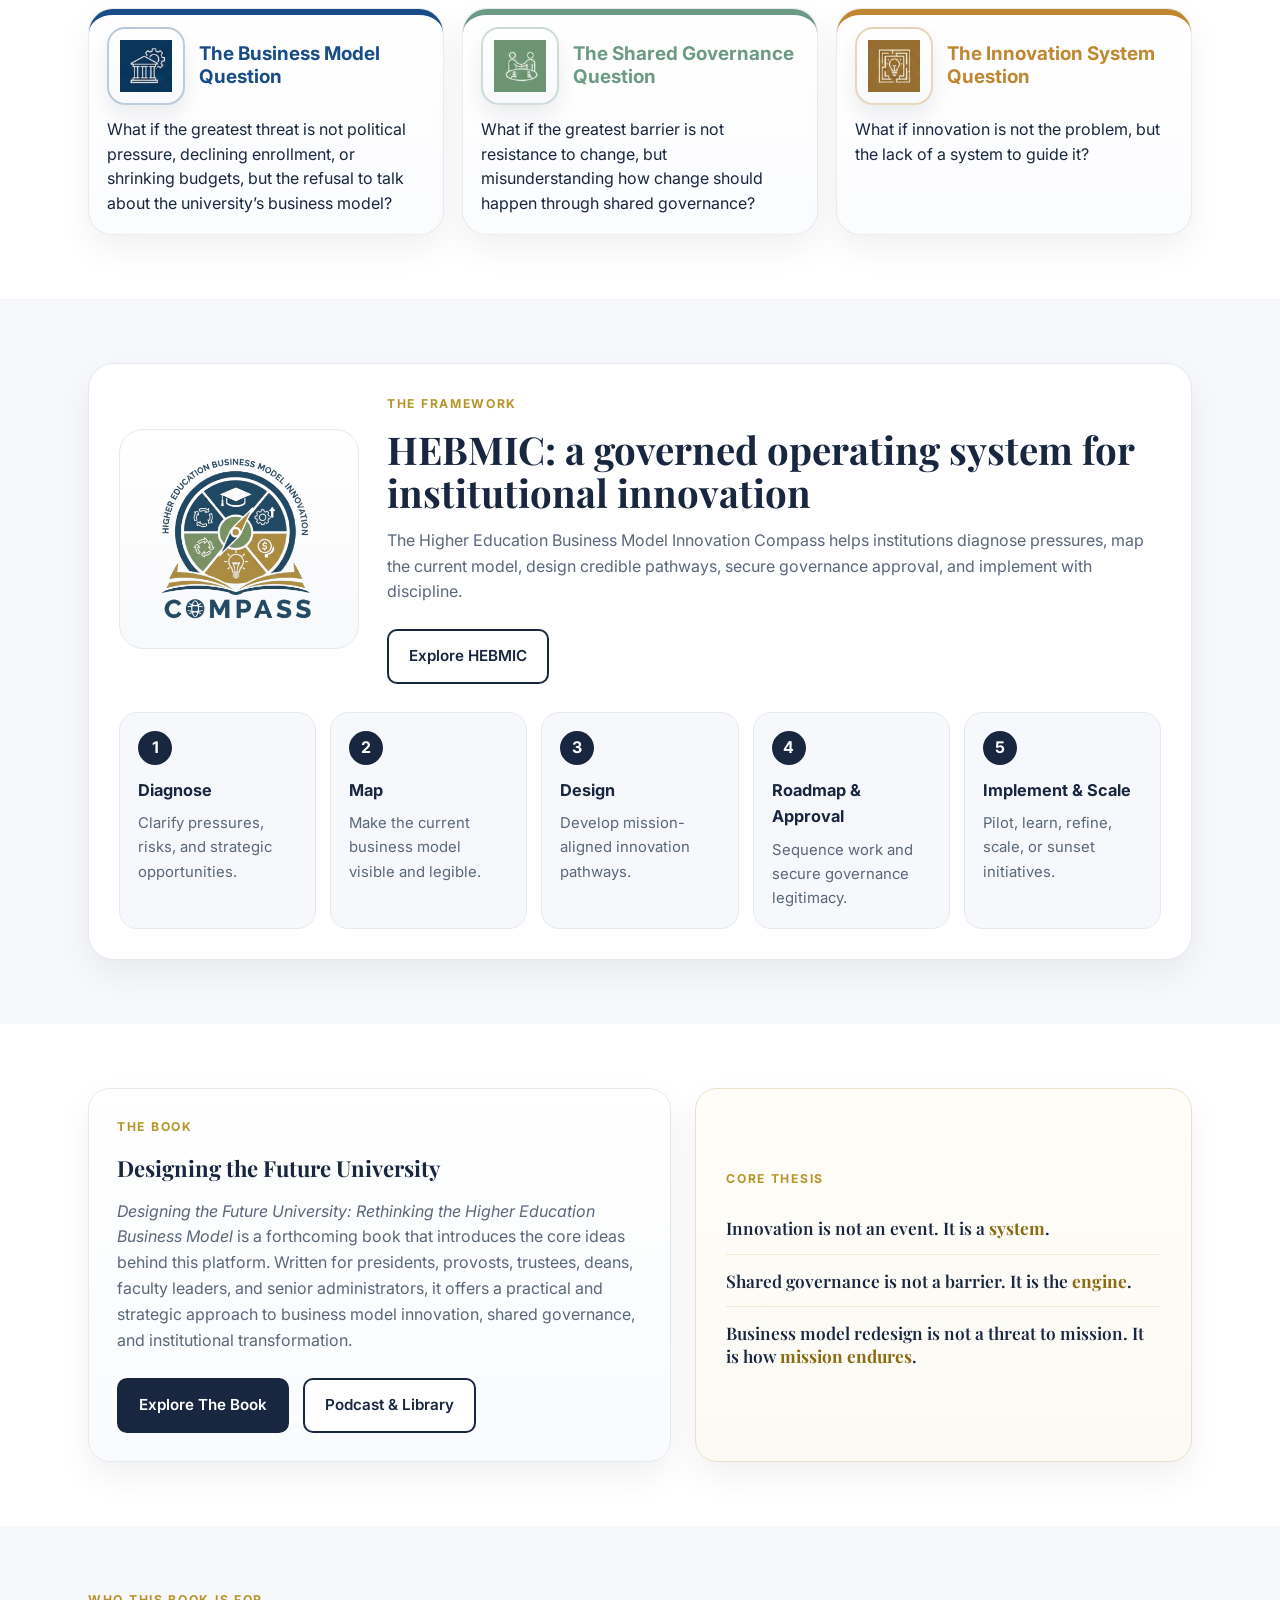
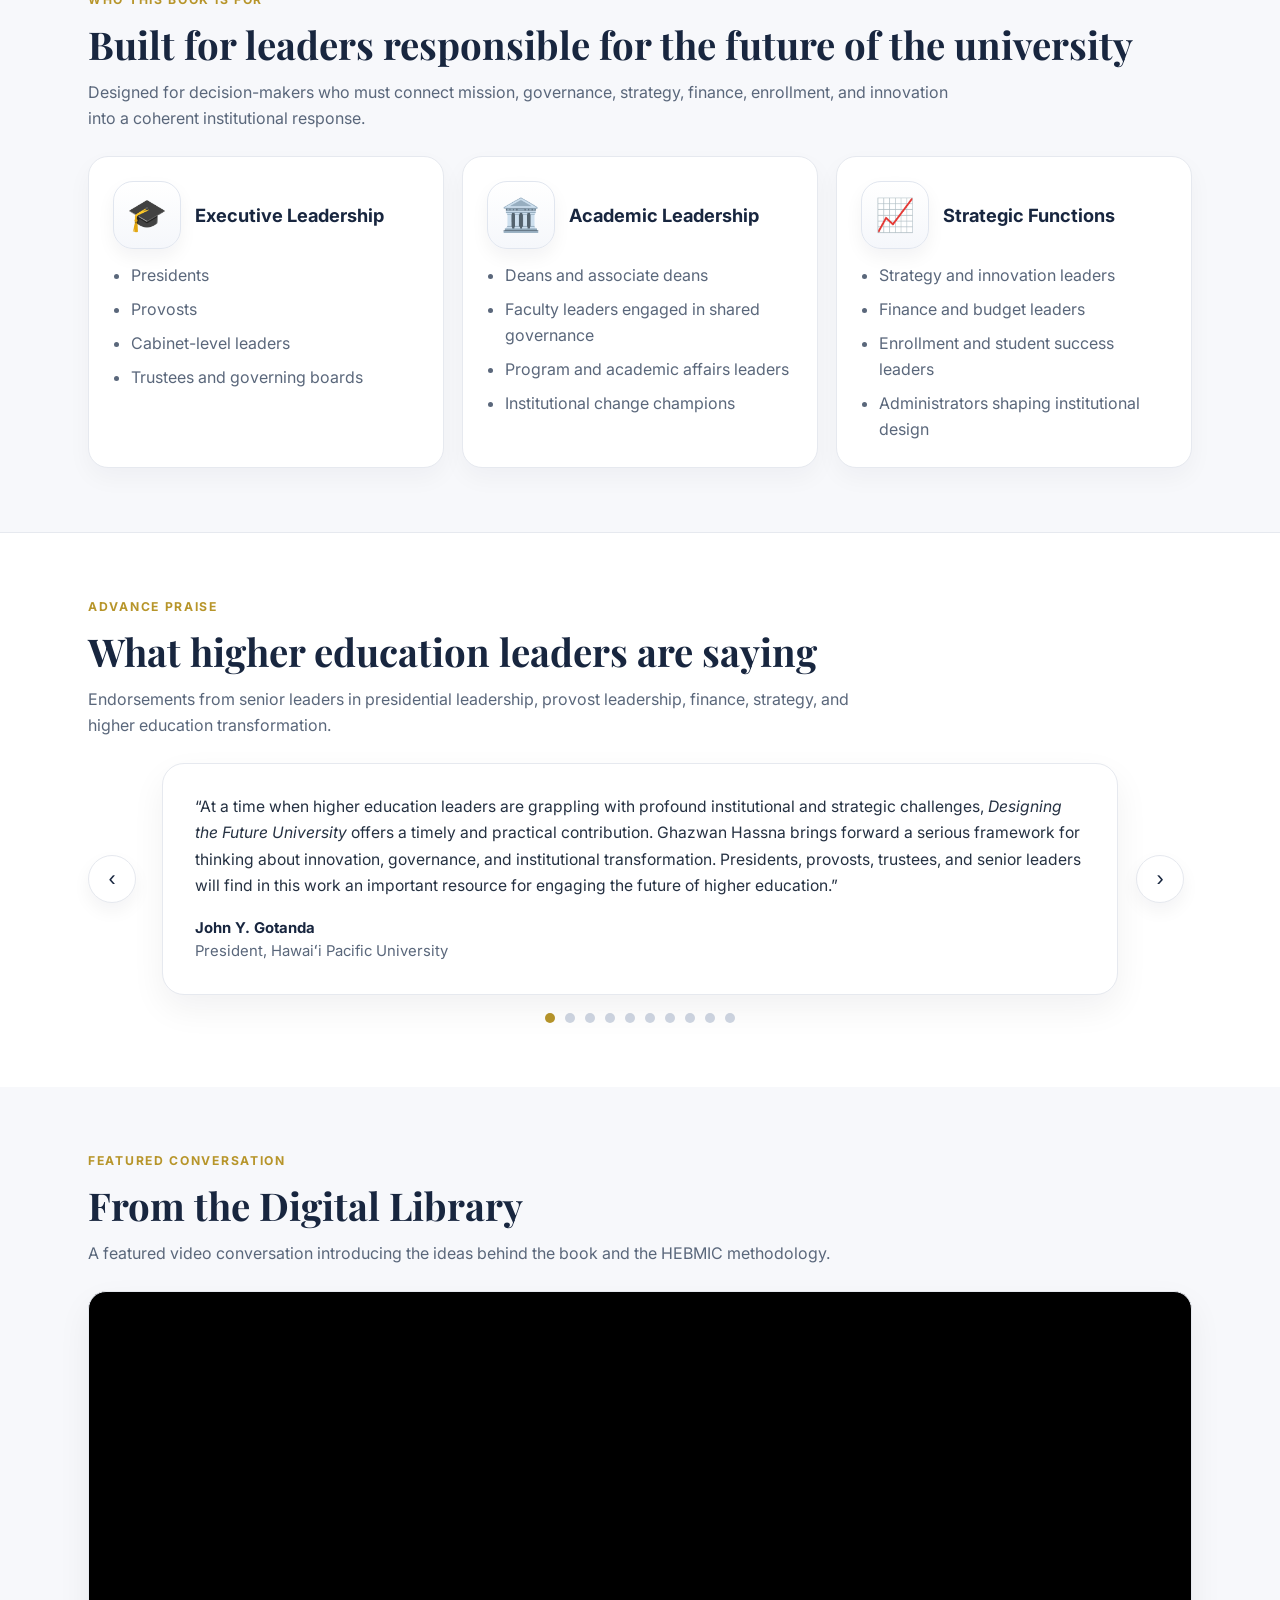
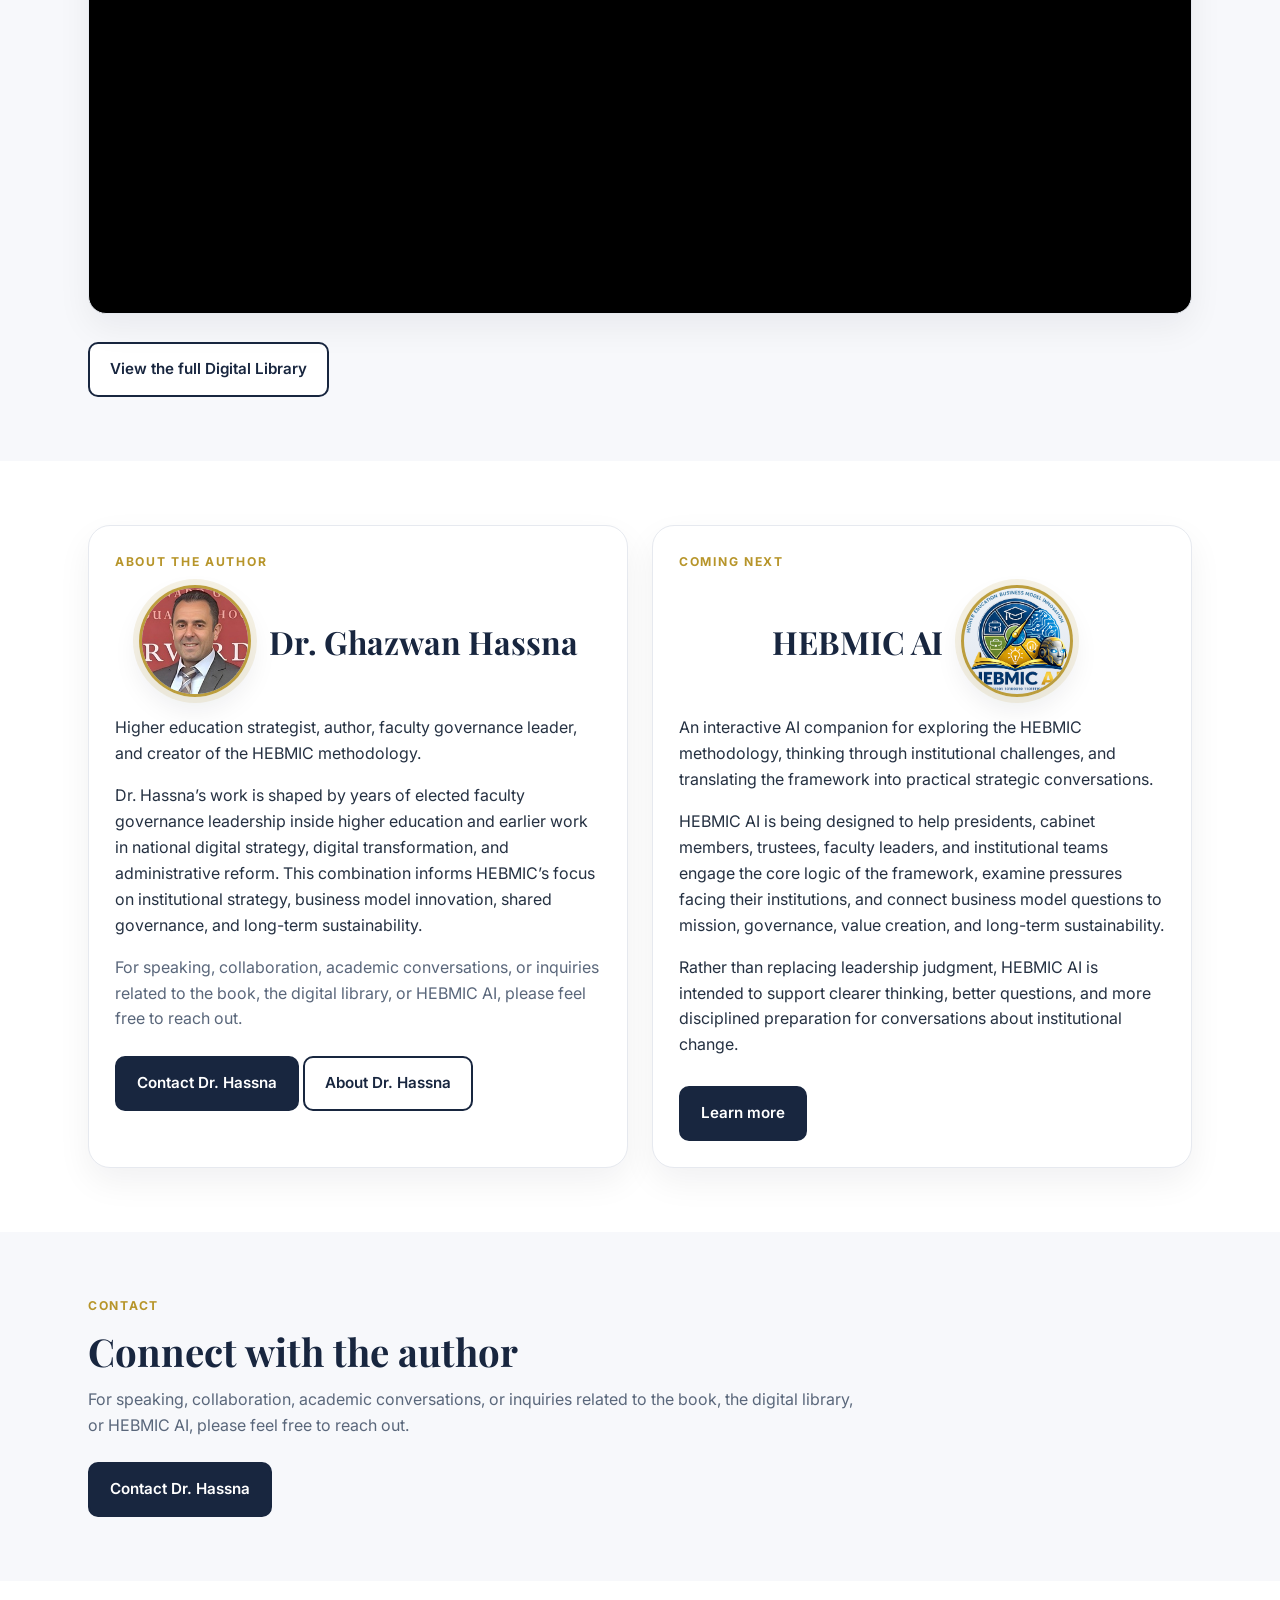
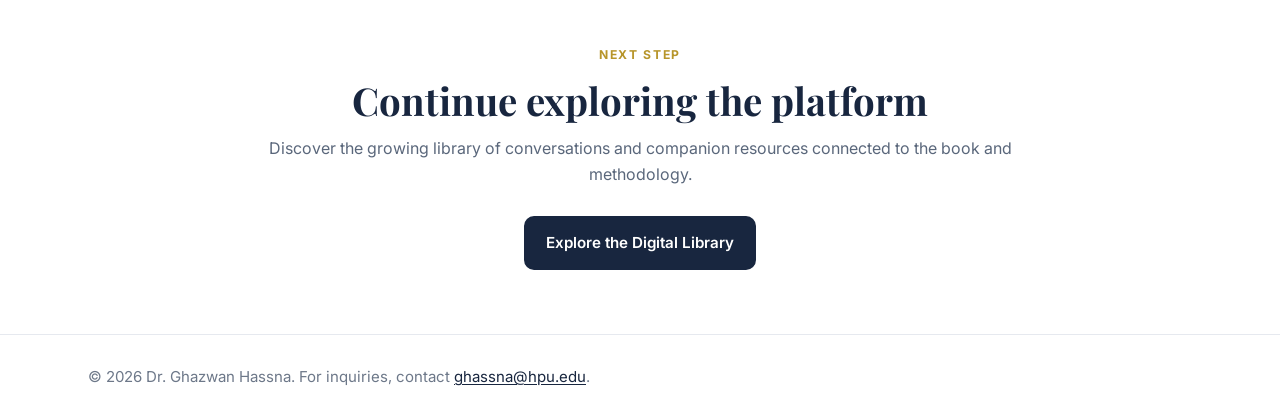
==== commit 12eb1a5c: "Update index.html" ====
--- a/index.html
+++ b/index.html
@@ -272,20 +272,23 @@
 
 <div class="info-card">
   <div class="eyebrow">Coming Next</div>
-  <h2 class="section-title" style="font-size:2rem">HEBMIC AI</h2>
+
+  <div class="author-head">
+    <h2 class="section-title" style="font-size:2rem;margin-top:0">HEBMIC AI</h2>
+    <img class="author-photo" src="HEBMIC_AI.png" alt="HEBMIC AI logo">
+  </div>
 
   <p>An interactive AI companion for exploring the HEBMIC methodology, thinking through institutional challenges, and translating the framework into practical strategic conversations.</p>
 
   <p>HEBMIC AI is being designed to help presidents, cabinet members, trustees, faculty leaders, and institutional teams engage the core logic of the framework, examine pressures facing their institutions, and connect business model questions to mission, governance, value creation, and long-term sustainability.</p>
 
-  <div class="framework-logo-left">
-    <img src="HEBMIC_AI.png" alt="HEBMIC AI logo">
-  </div>
+  <p>Rather than replacing leadership judgment, HEBMIC AI is intended to support clearer thinking, better questions, and more disciplined preparation for conversations about institutional change.</p>
 
   <div class="button-row">
     <a class="btn btn-primary" href="hebmic-ai.html">Learn more</a>
   </div>
 </div>
+
 
 </section>
 
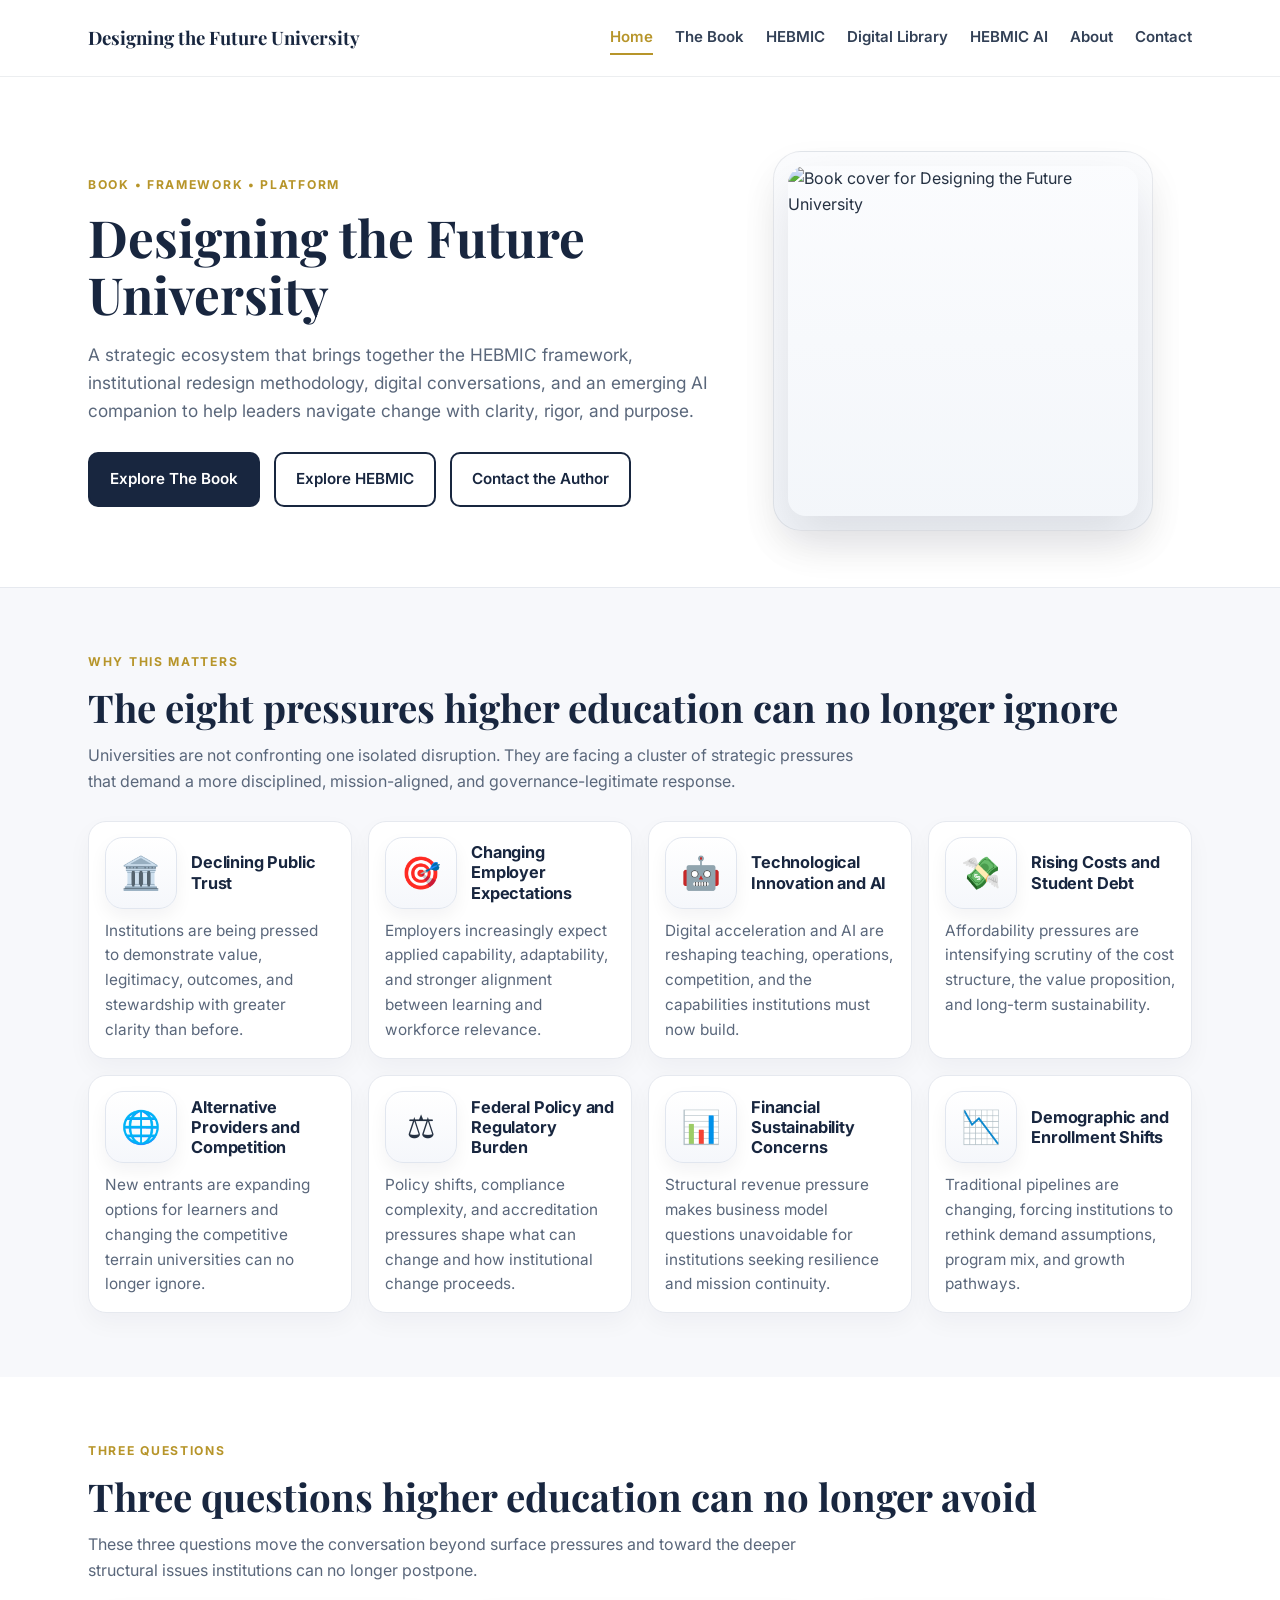
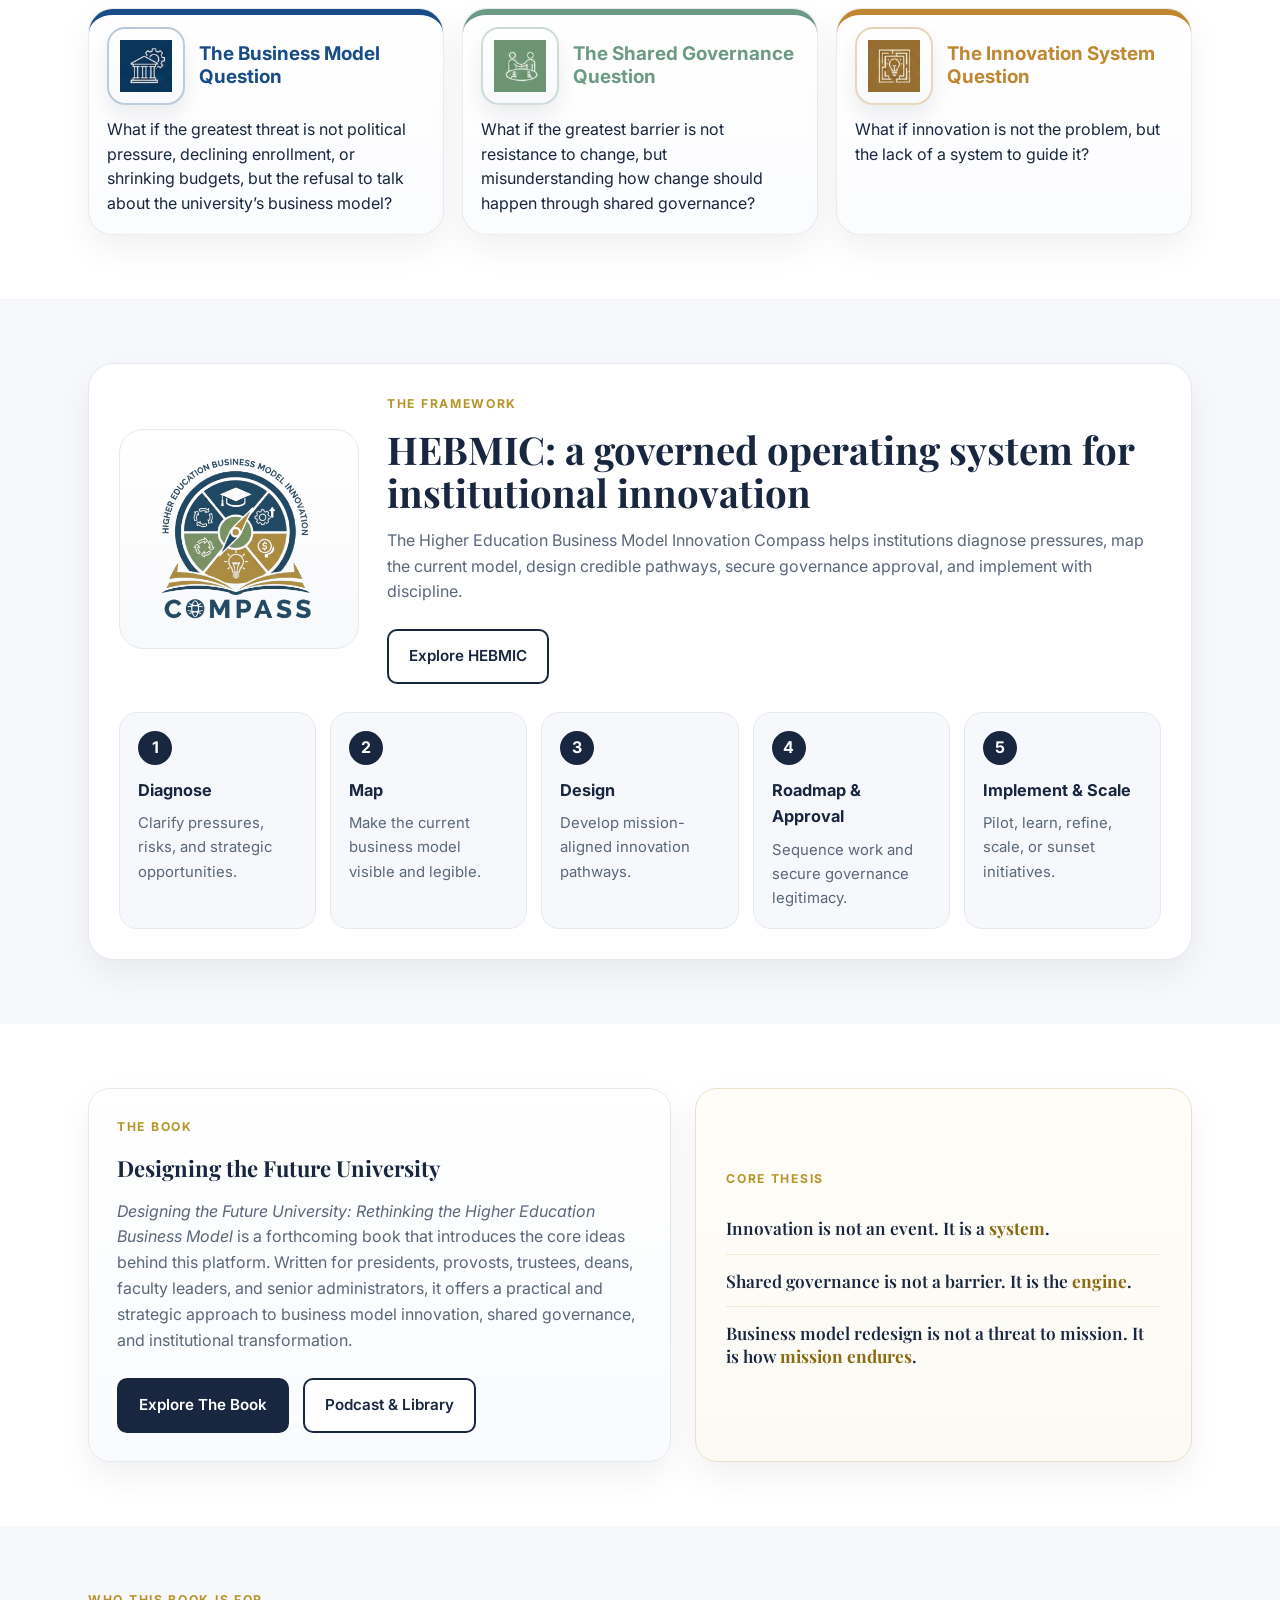
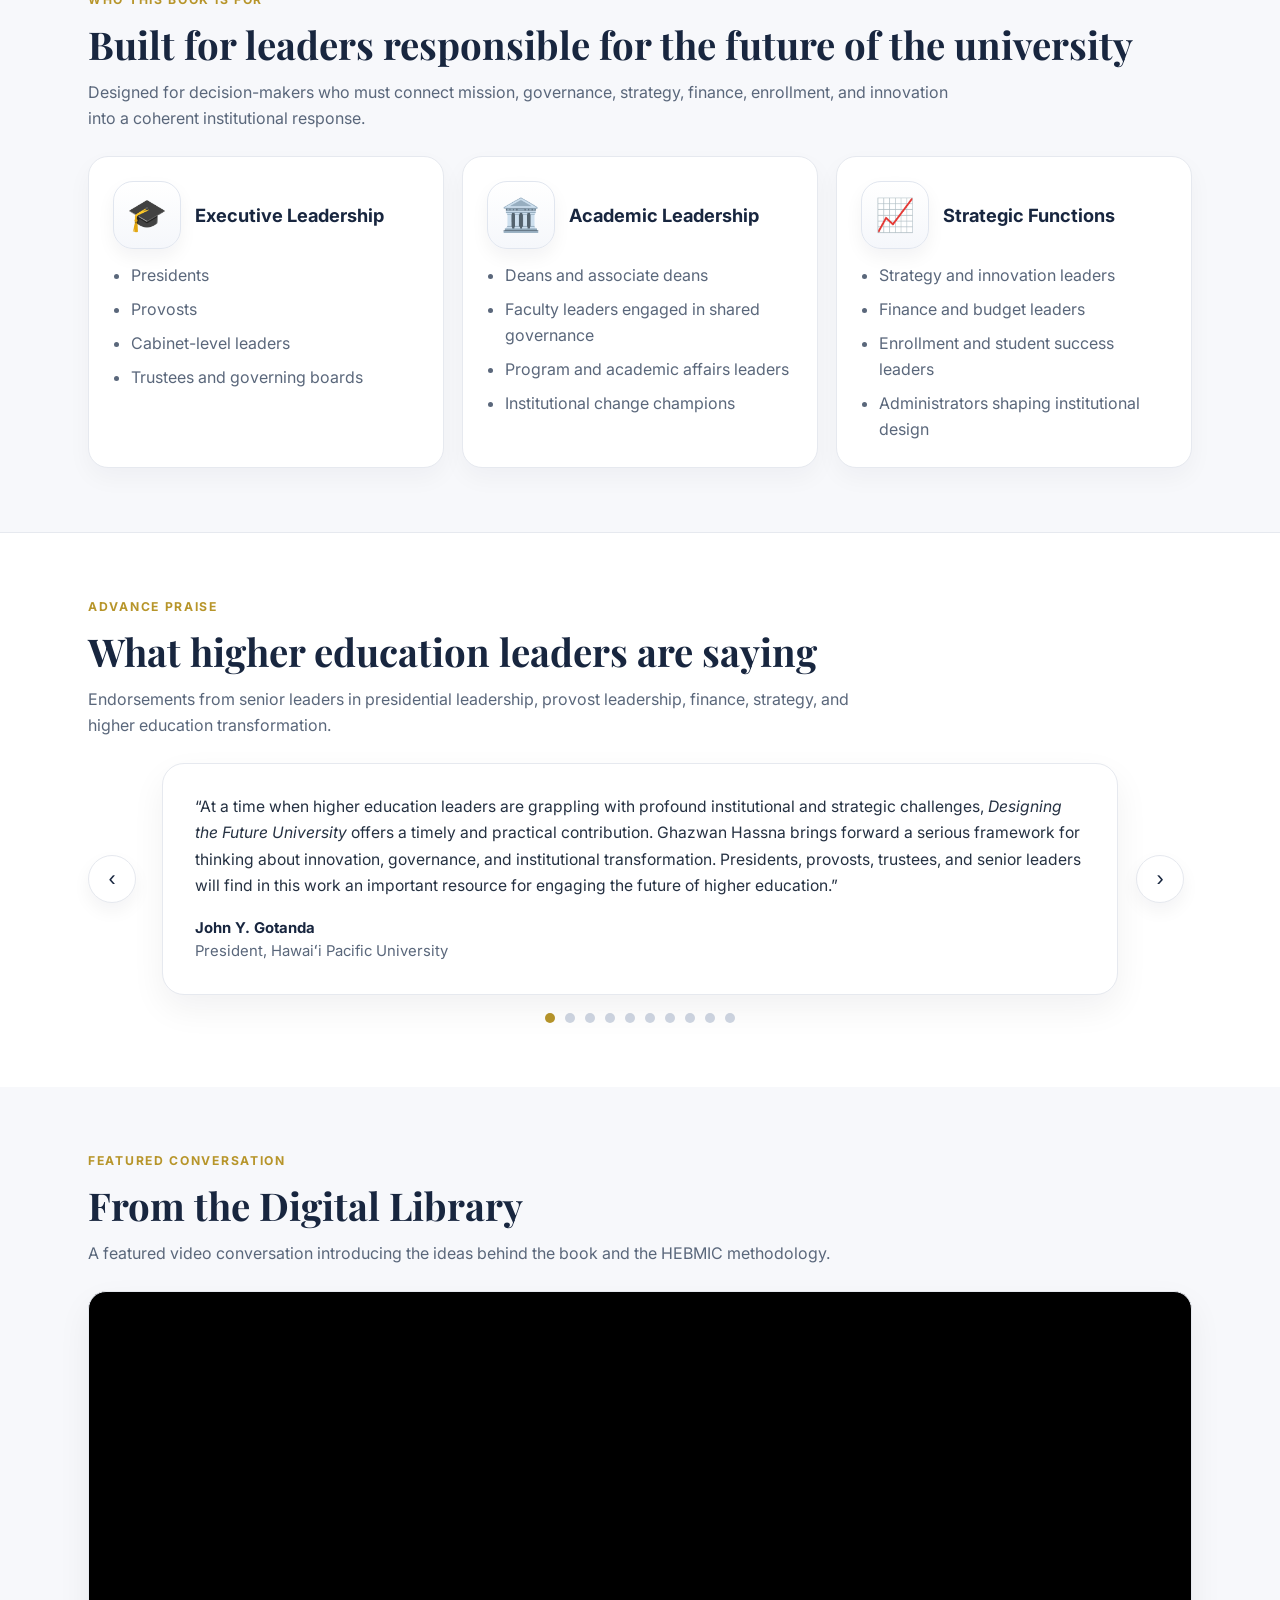
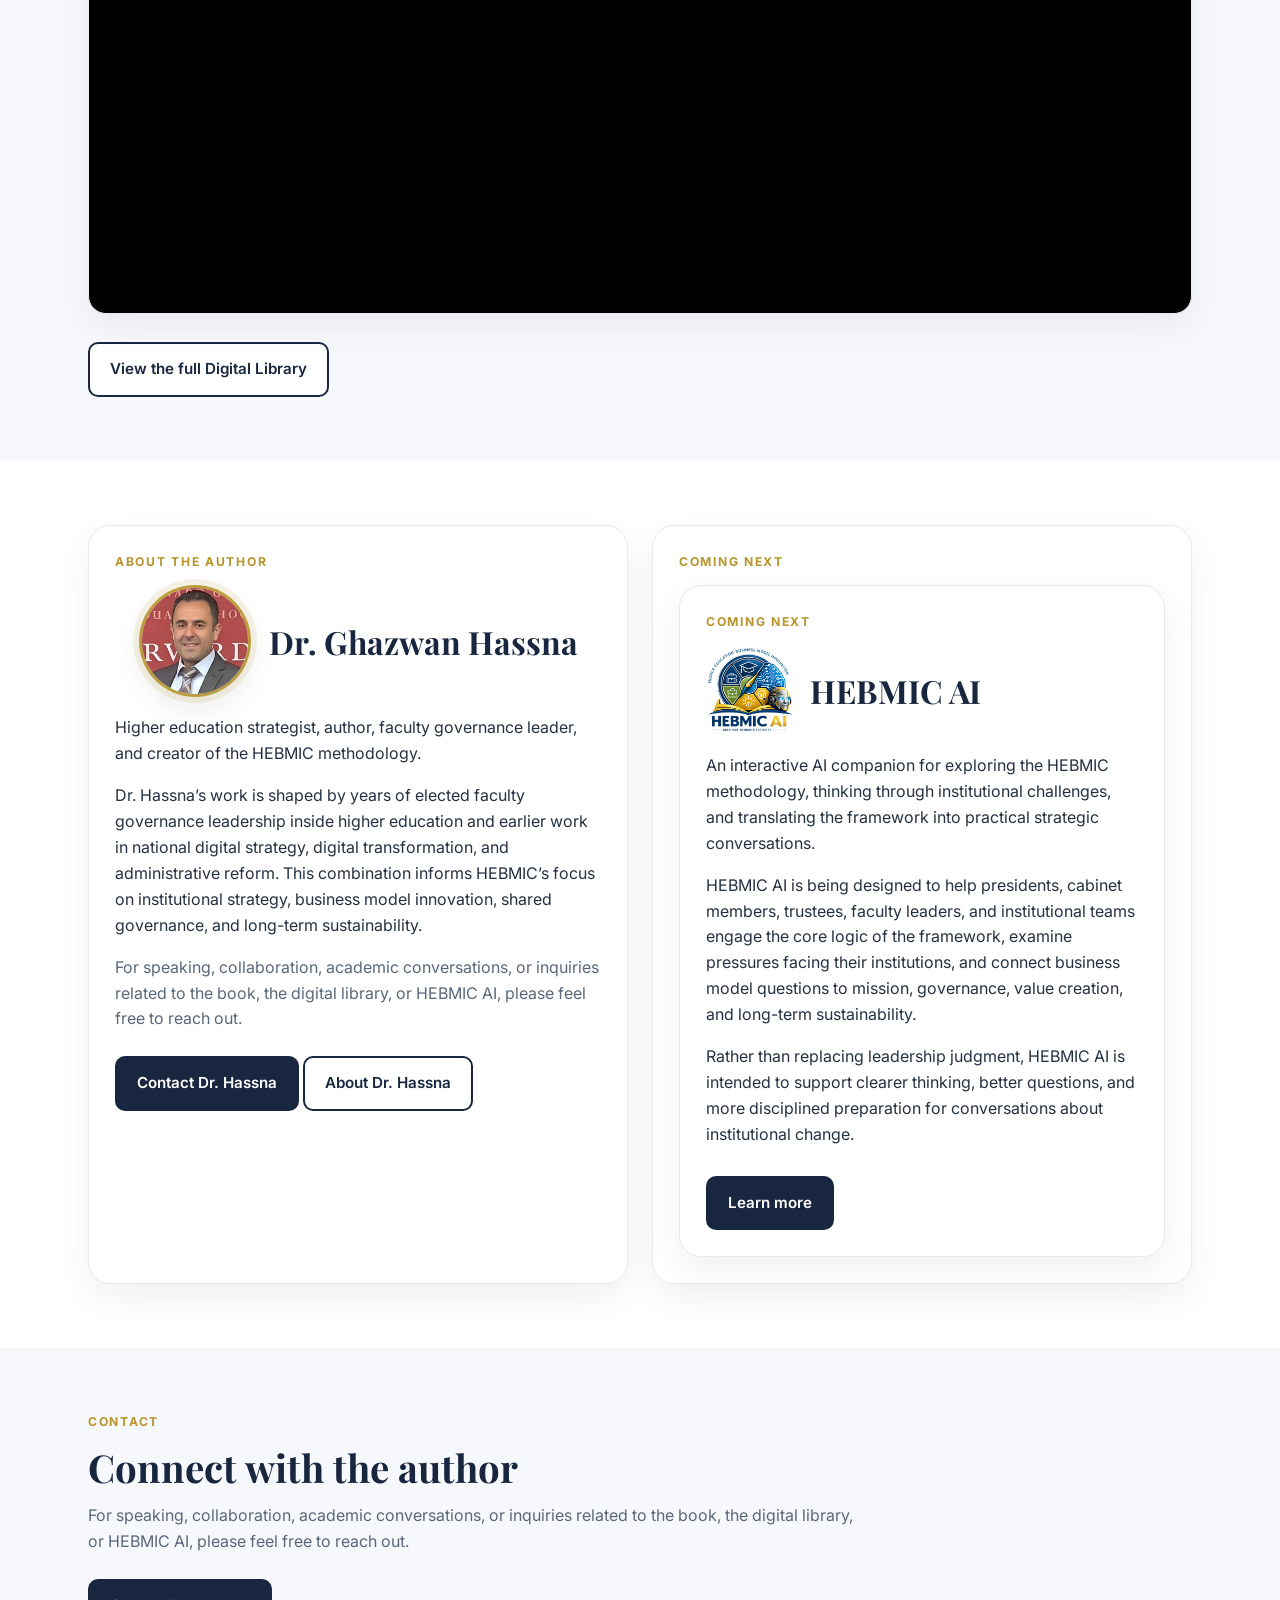
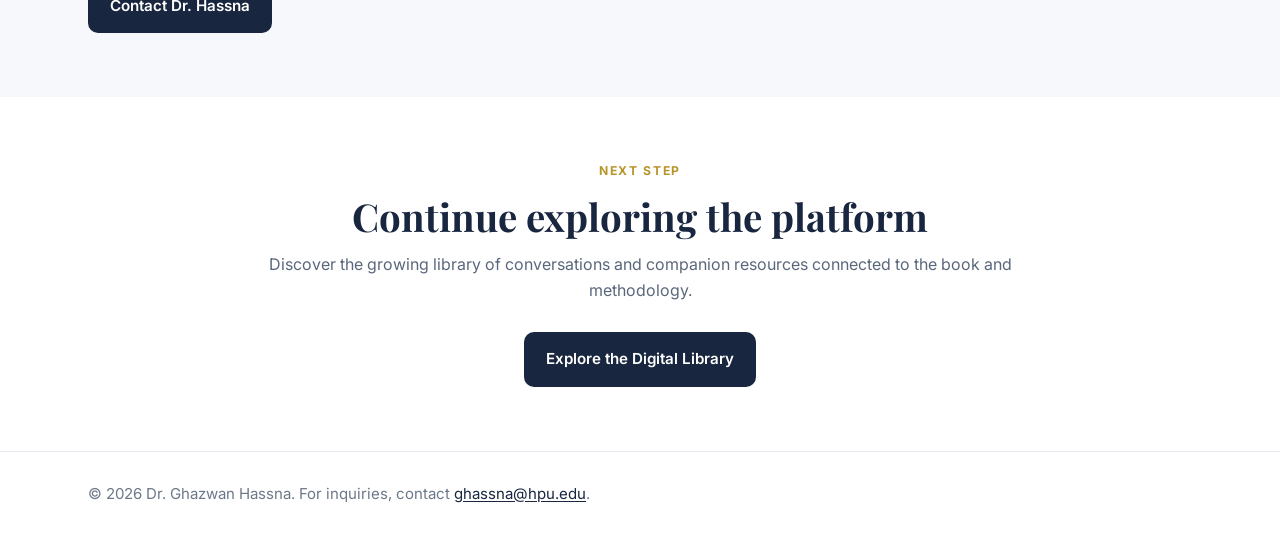
==== commit b09cfd06: "Update index.html" ====
--- a/index.html
+++ b/index.html
@@ -273,9 +273,12 @@
 <div class="info-card">
   <div class="eyebrow">Coming Next</div>
 
-  <div class="author-head">
-    <h2 class="section-title" style="font-size:2rem;margin-top:0">HEBMIC AI</h2>
-    <img class="author-photo" src="HEBMIC_AI.png" alt="HEBMIC AI logo">
+  <div class="info-card" style="text-align:left;">
+  <div class="eyebrow">Coming Next</div>
+
+  <div style="display:flex;align-items:center;gap:16px;text-align:left;margin-bottom:18px;">
+    <img src="HEBMIC_AI.png" alt="HEBMIC AI logo" style="width:88px;height:auto;border-radius:0;box-shadow:none;object-fit:contain;flex:0 0 auto;">
+    <h2 class="section-title" style="font-size:2rem;margin:0;text-align:left;">HEBMIC AI</h2>
   </div>
 
   <p>An interactive AI companion for exploring the HEBMIC methodology, thinking through institutional challenges, and translating the framework into practical strategic conversations.</p>
@@ -288,6 +291,7 @@
     <a class="btn btn-primary" href="hebmic-ai.html">Learn more</a>
   </div>
 </div>
+
 
 
 </section>
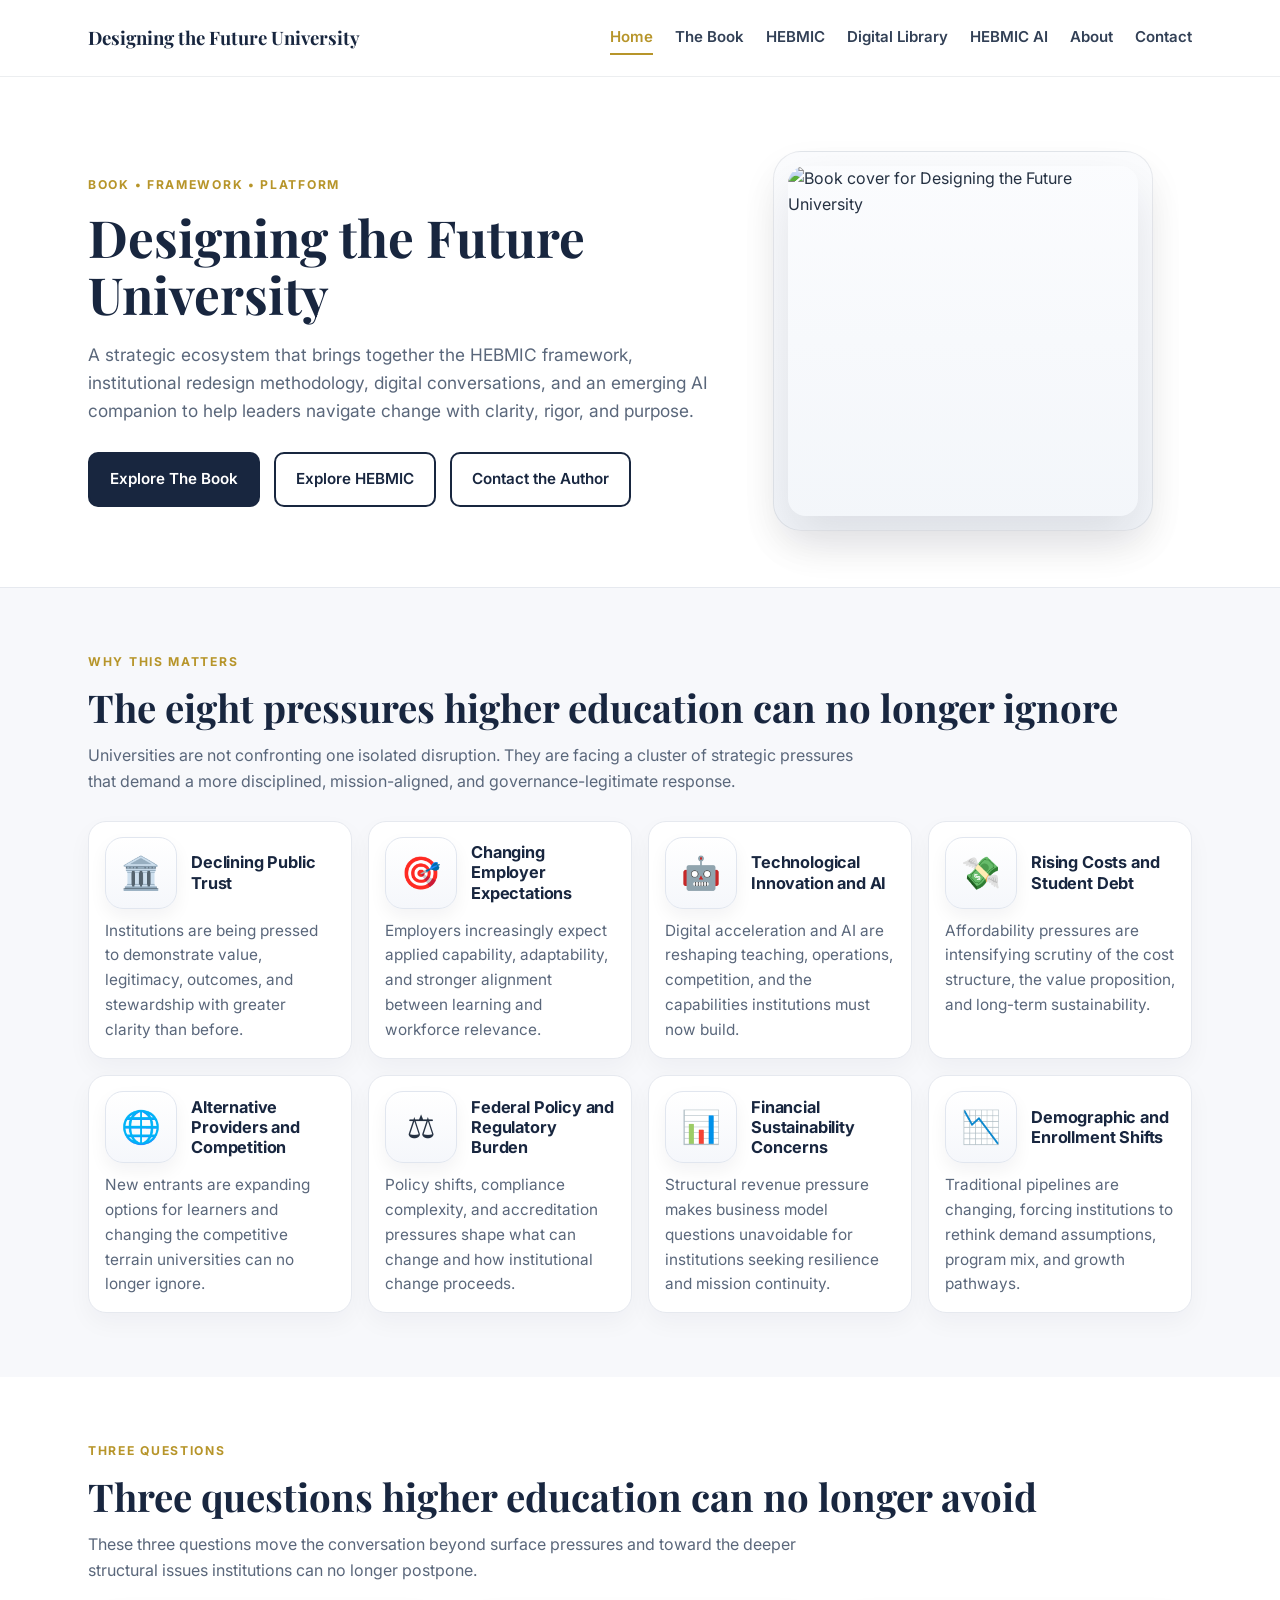
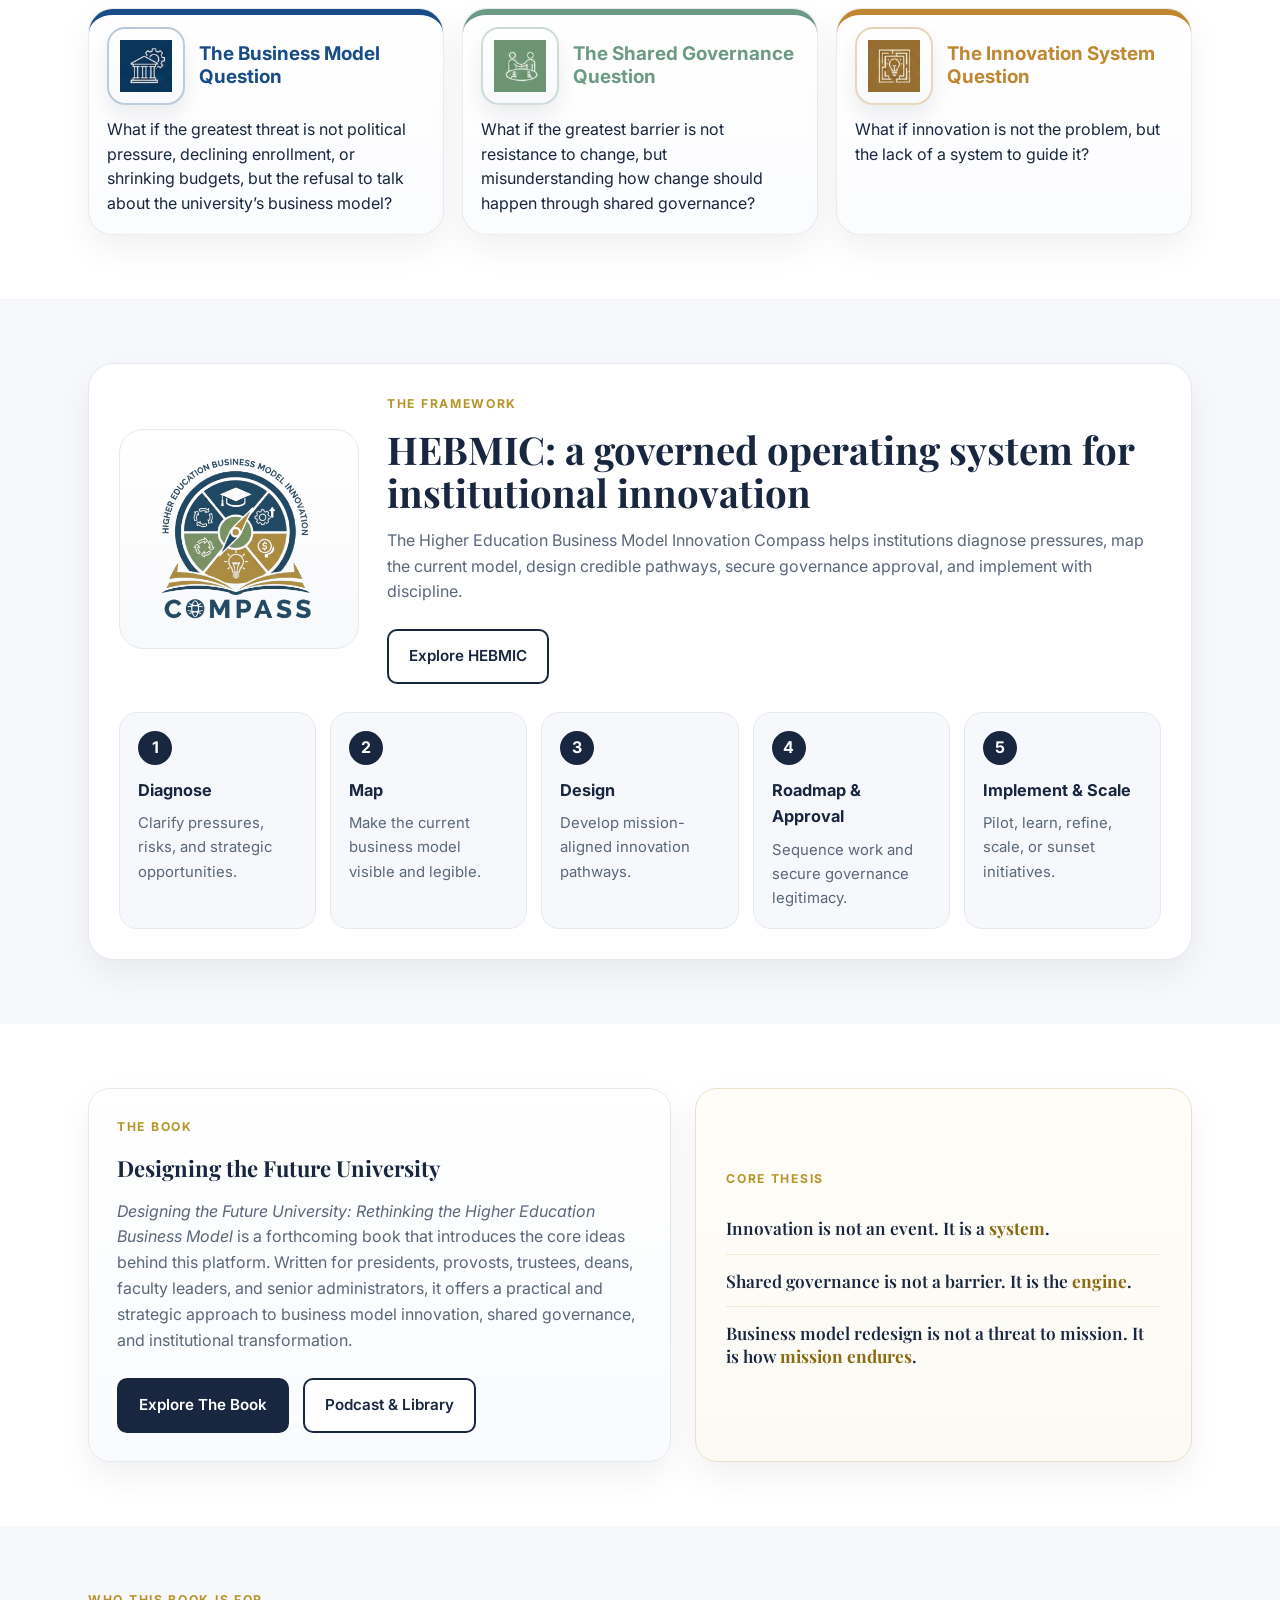
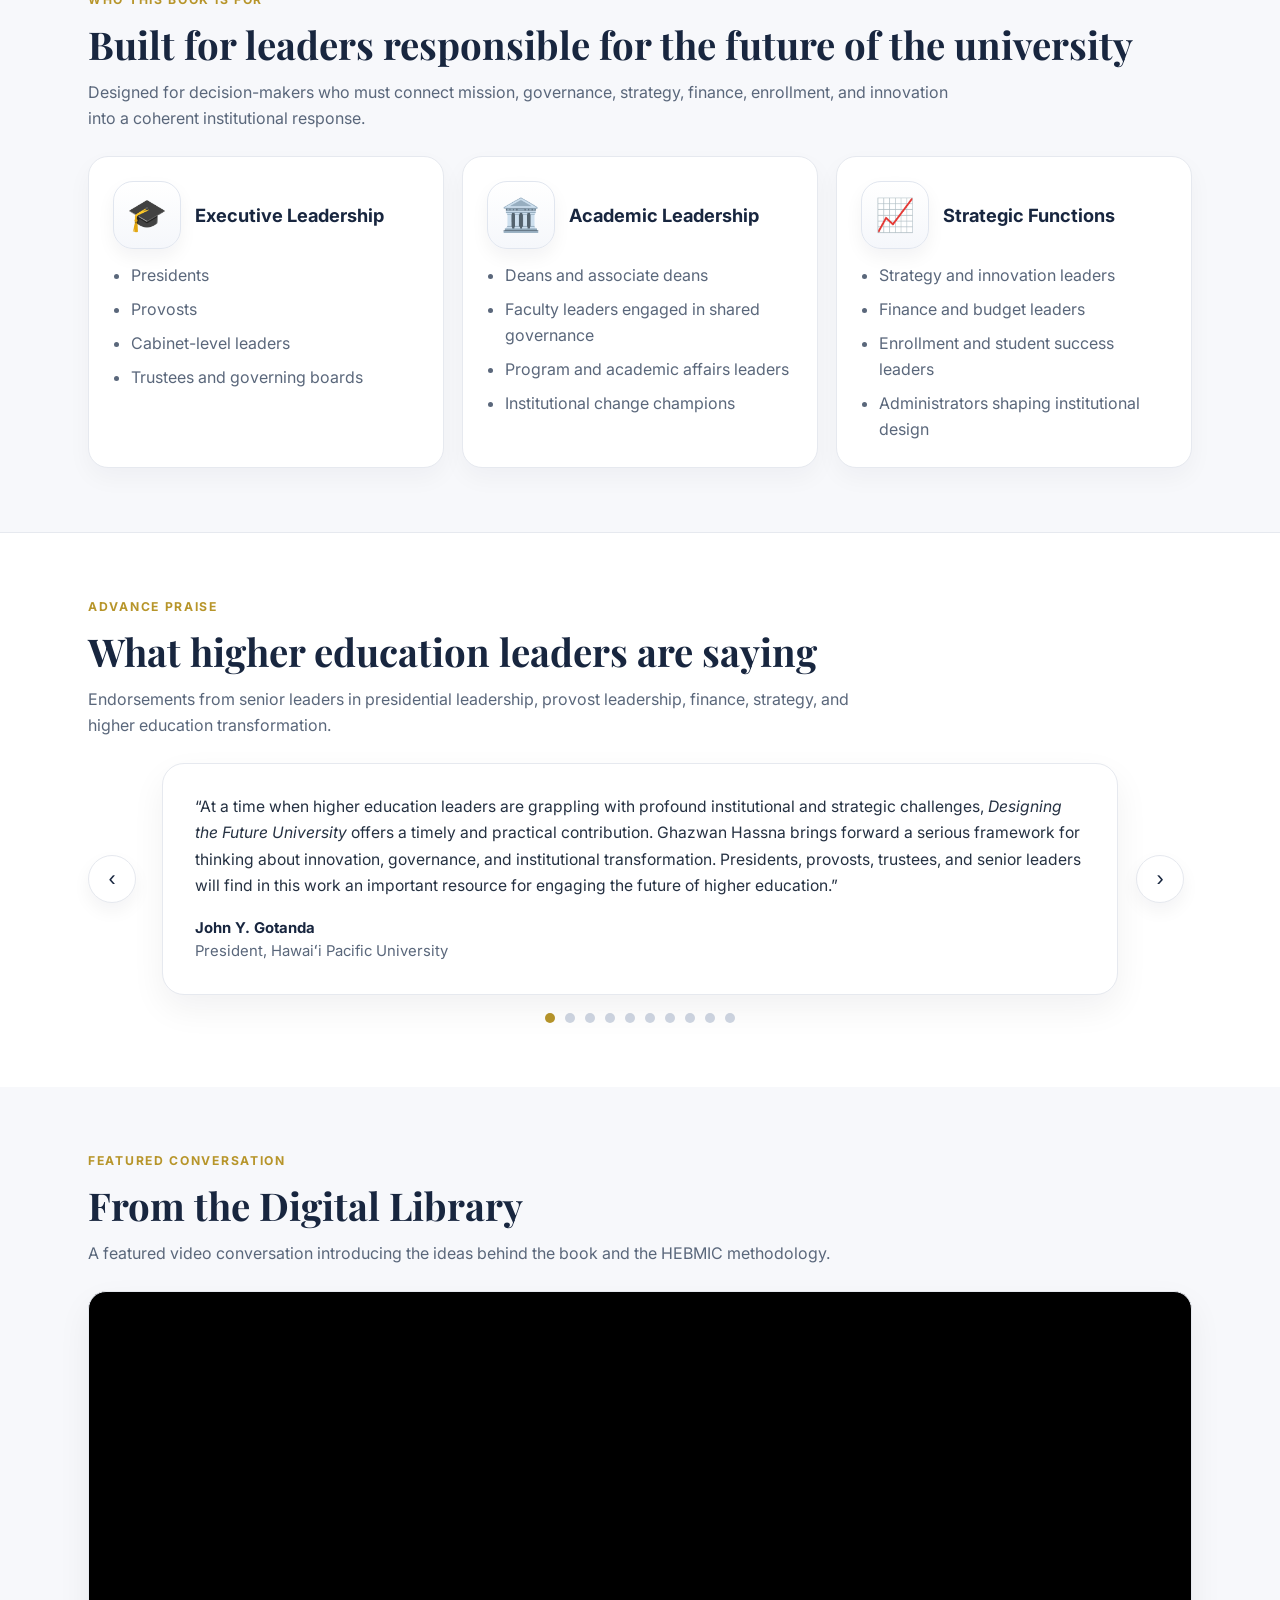
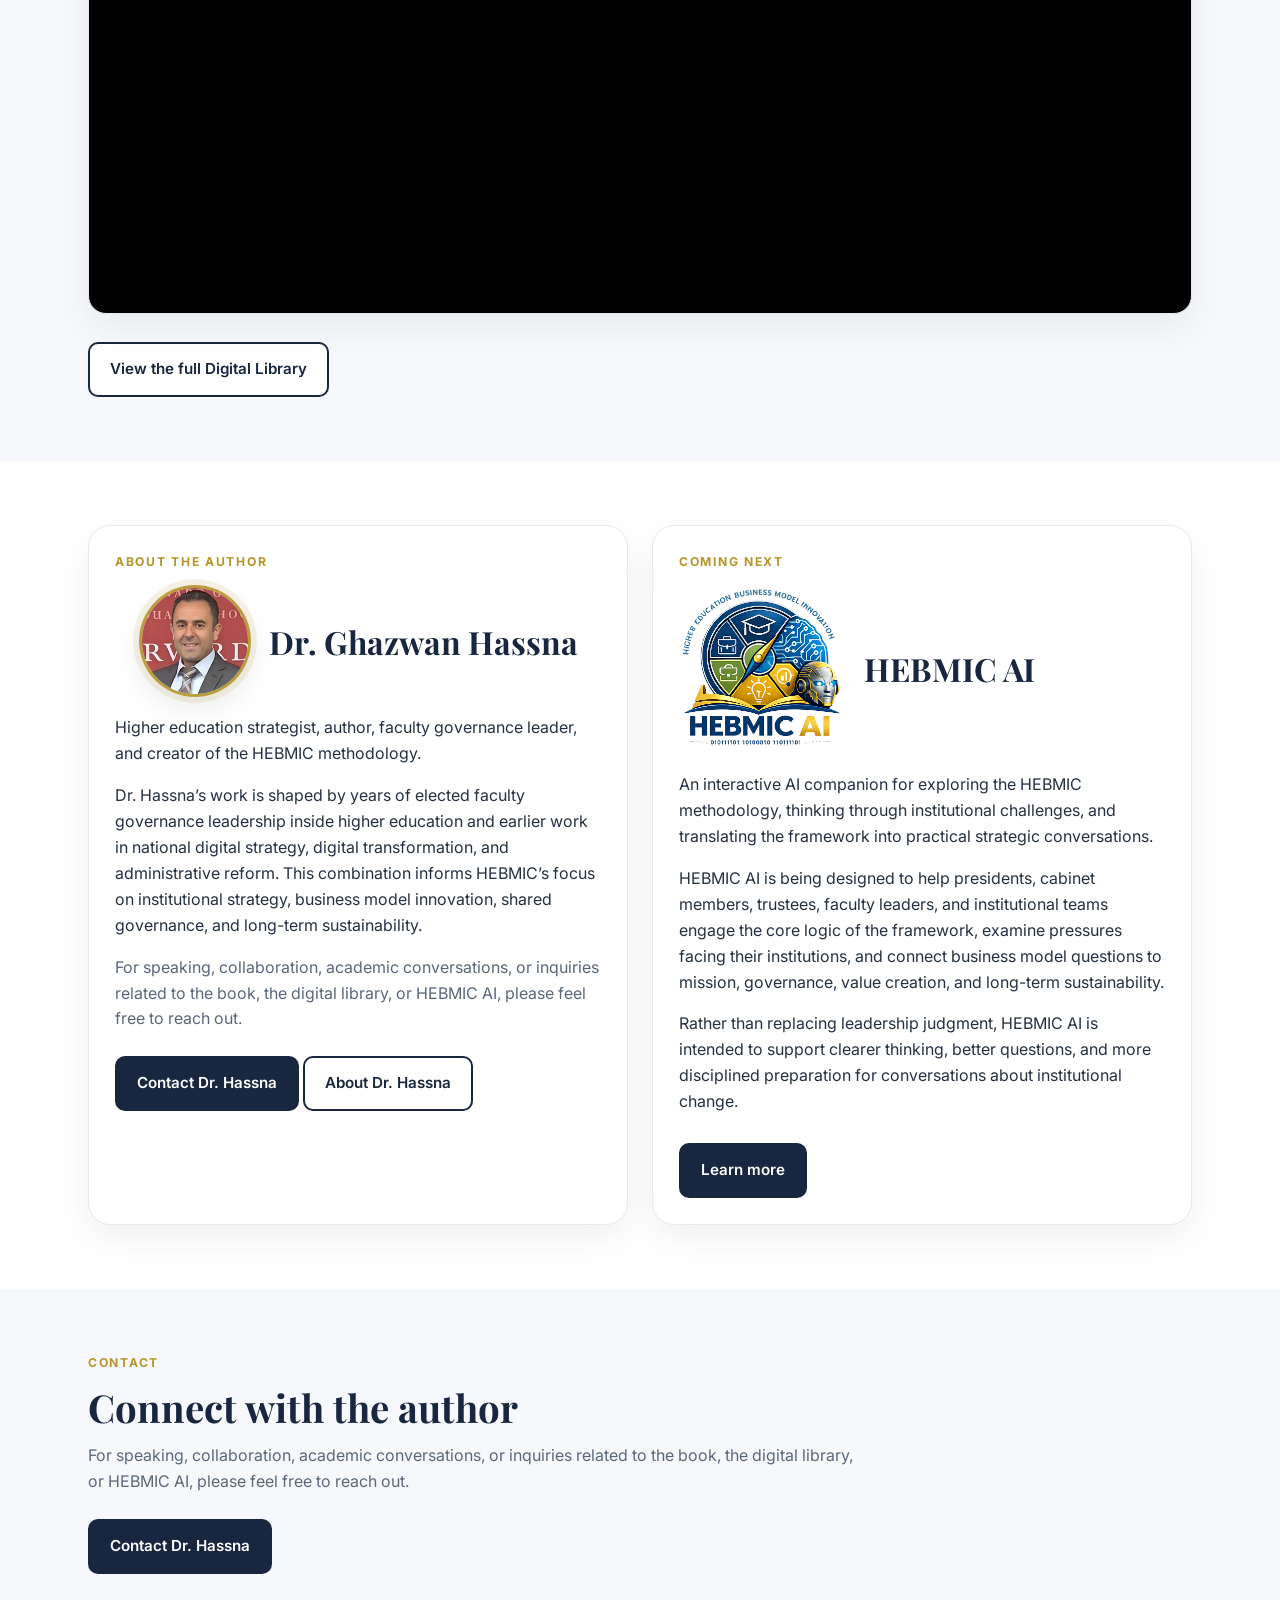
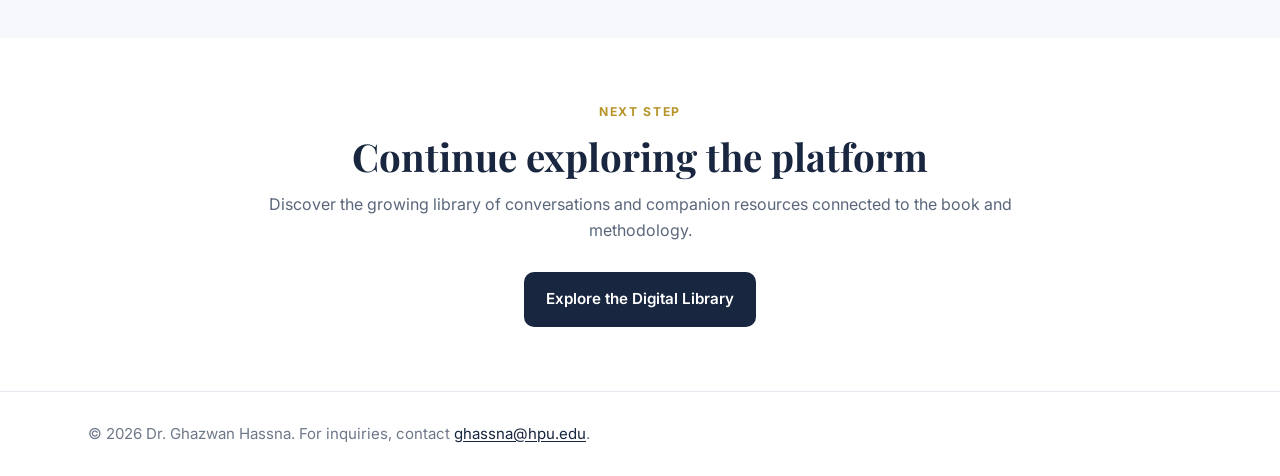
==== commit c6bcb653: "Update index.html" ====
--- a/index.html
+++ b/index.html
@@ -270,14 +270,11 @@
   </div>
 </div>
 
-<div class="info-card">
+<div class="info-card" style="text-align:left;">
   <div class="eyebrow">Coming Next</div>
 
-  <div class="info-card" style="text-align:left;">
-  <div class="eyebrow">Coming Next</div>
-
-  <div style="display:flex;align-items:center;gap:16px;text-align:left;margin-bottom:18px;">
-    <img src="HEBMIC_AI.png" alt="HEBMIC AI logo" style="width:88px;height:auto;border-radius:0;box-shadow:none;object-fit:contain;flex:0 0 auto;">
+  <div style="display:flex;align-items:center;gap:20px;text-align:left;margin-bottom:20px;">
+    <img src="HEBMIC_AI.png" alt="HEBMIC AI logo" style="width:165px;max-width:42%;height:auto;border-radius:0;box-shadow:none;object-fit:contain;flex:0 0 auto;">
     <h2 class="section-title" style="font-size:2rem;margin:0;text-align:left;">HEBMIC AI</h2>
   </div>
 
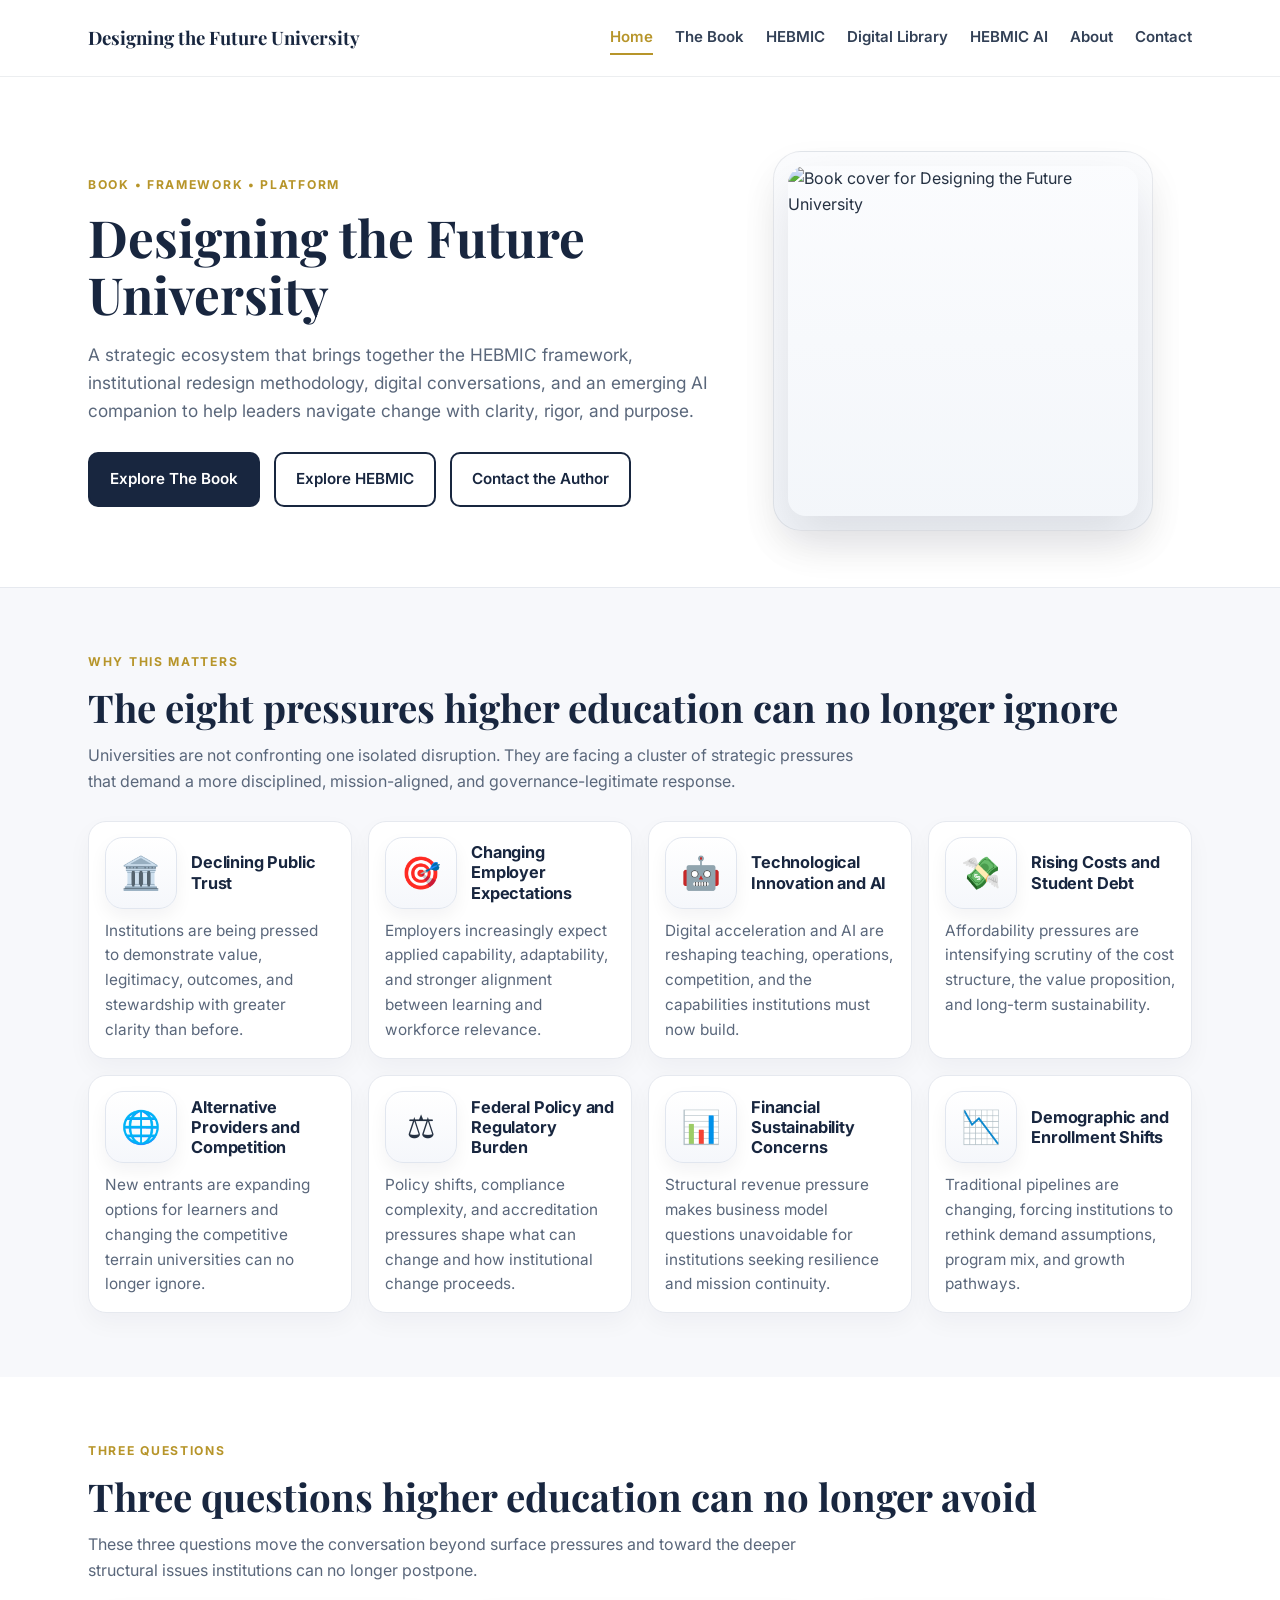
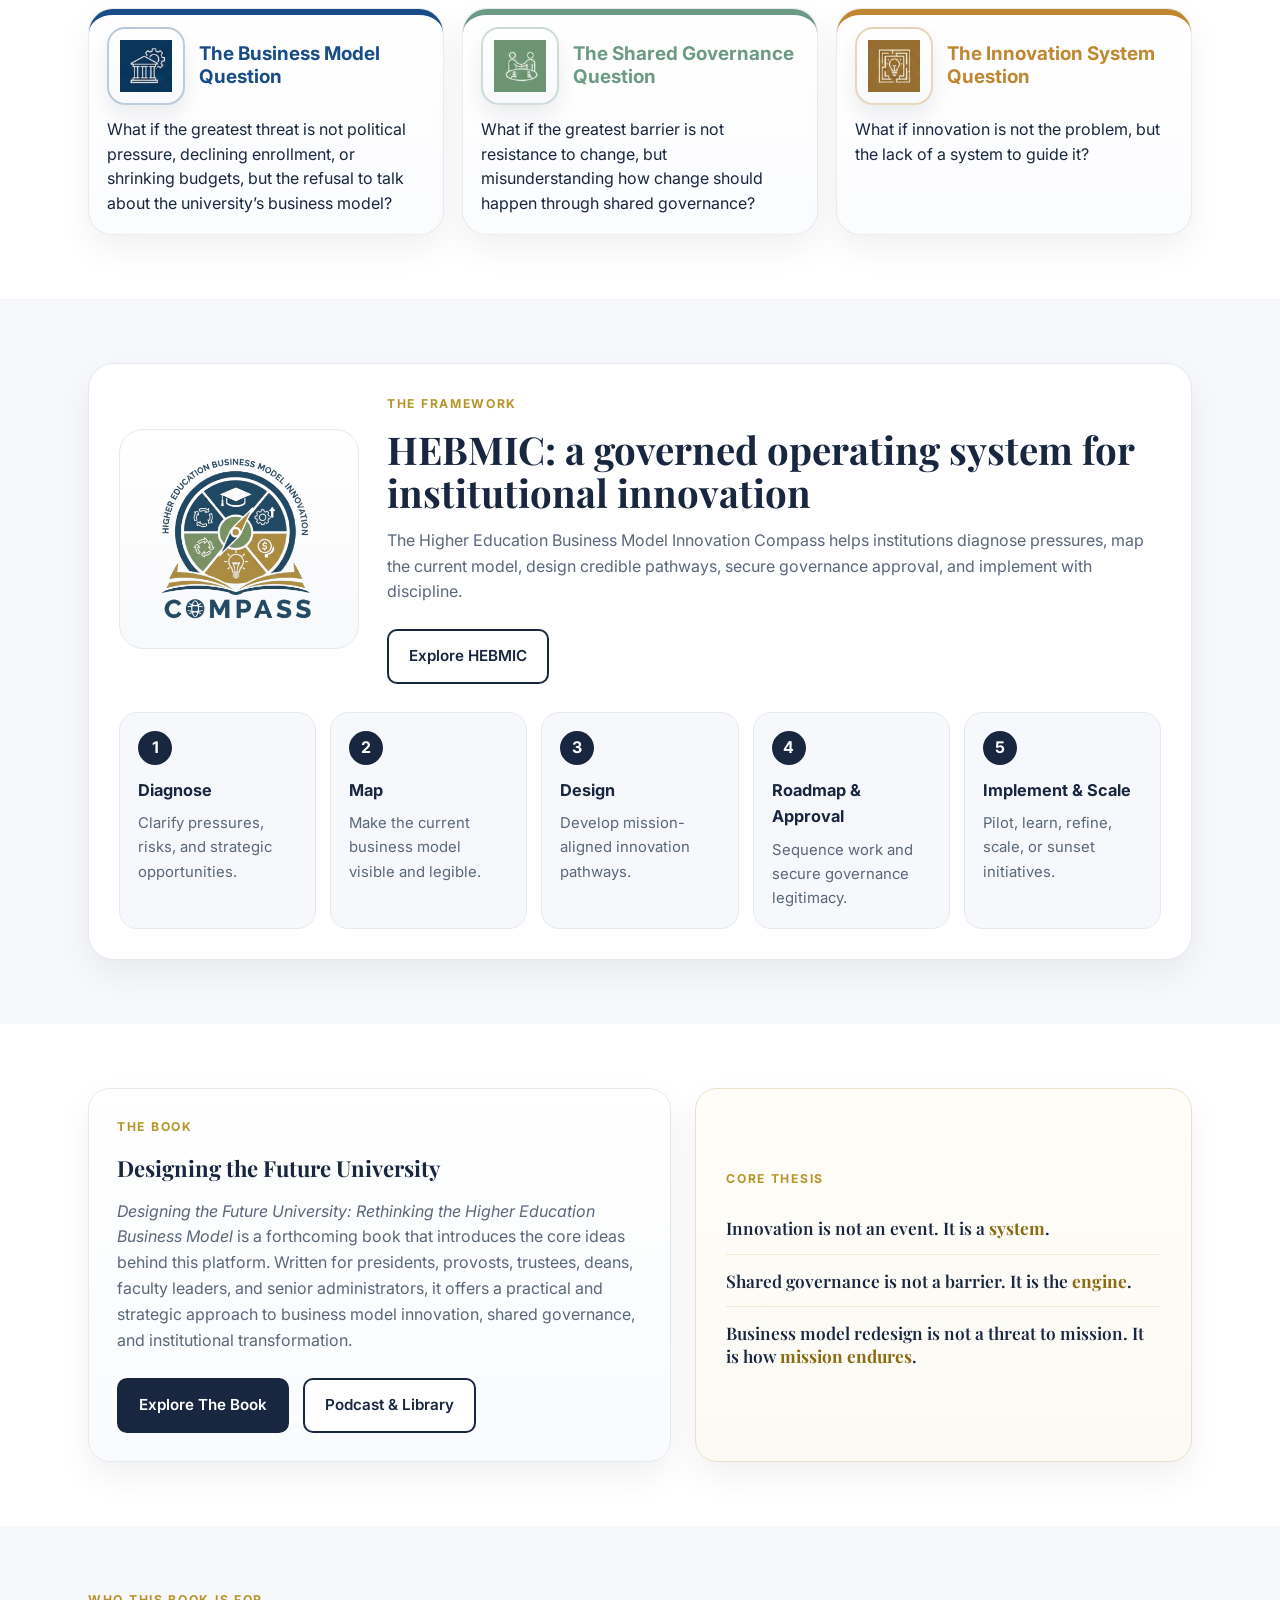
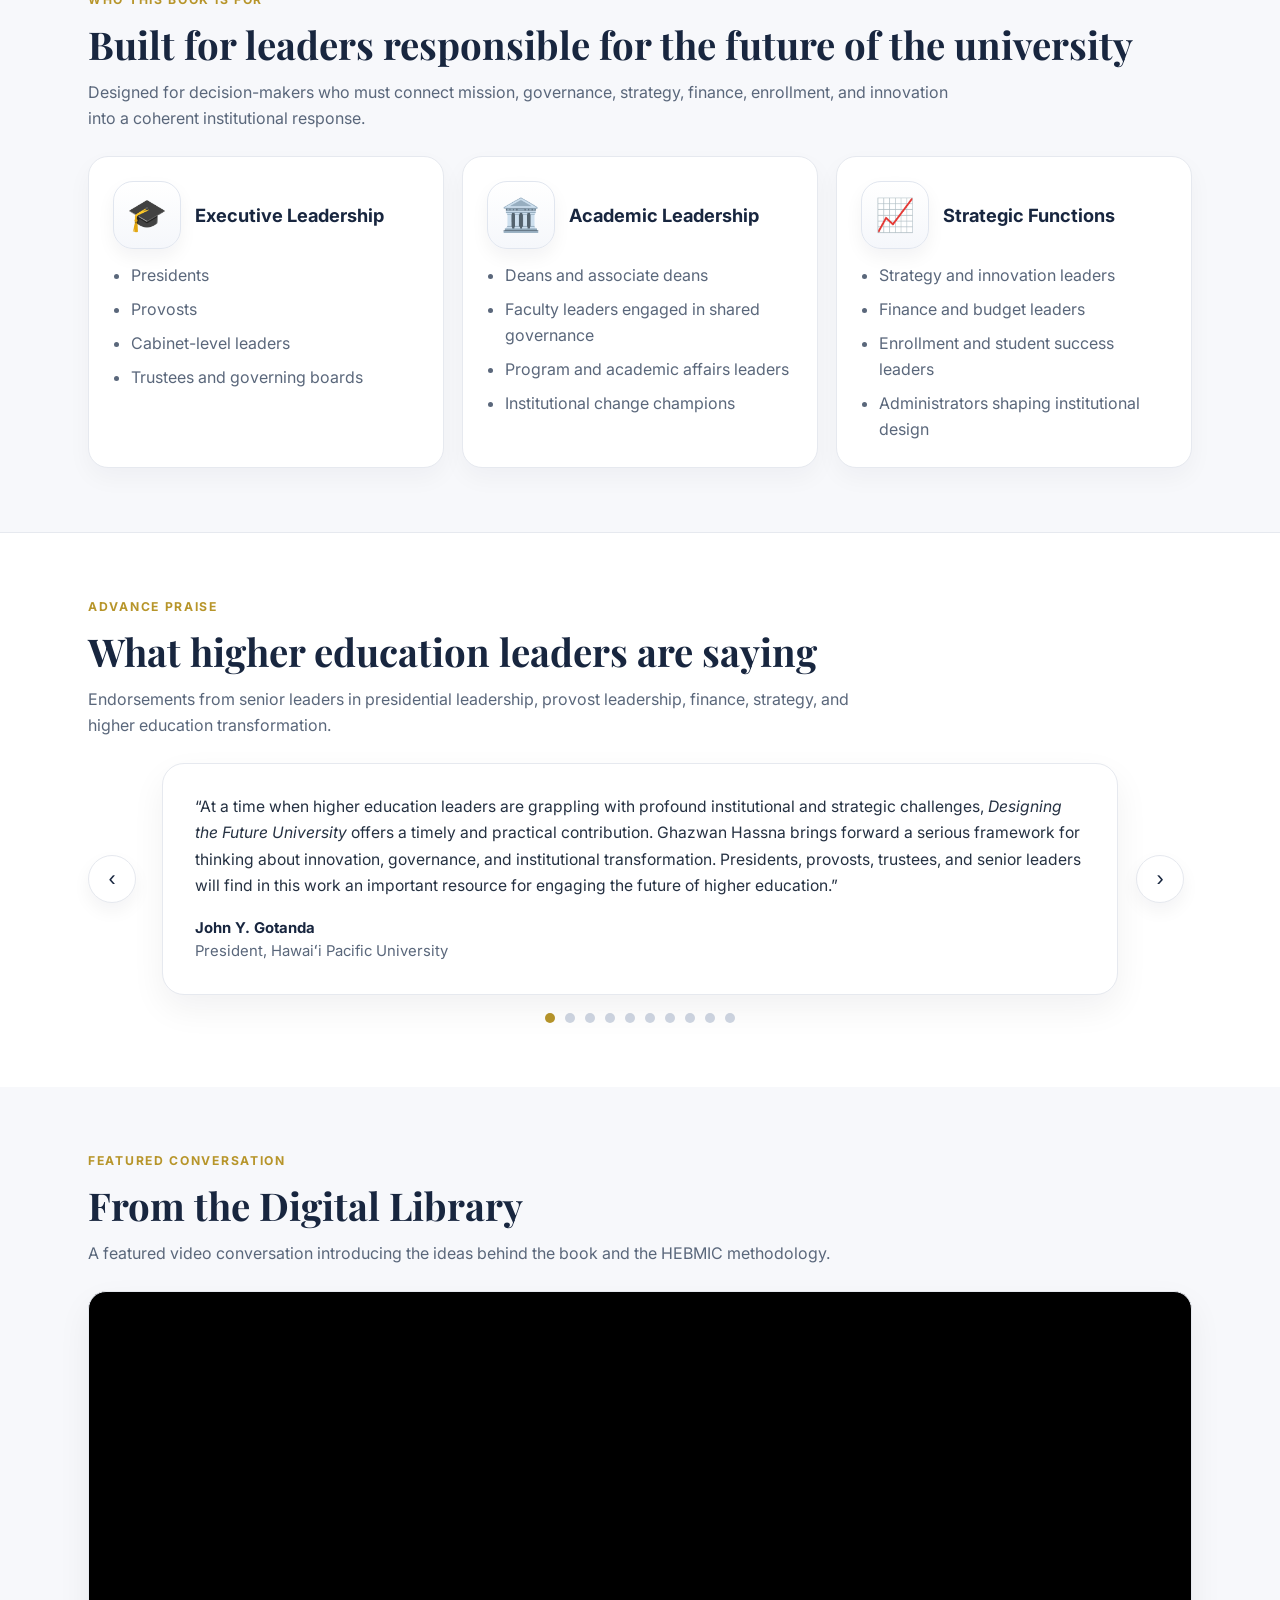
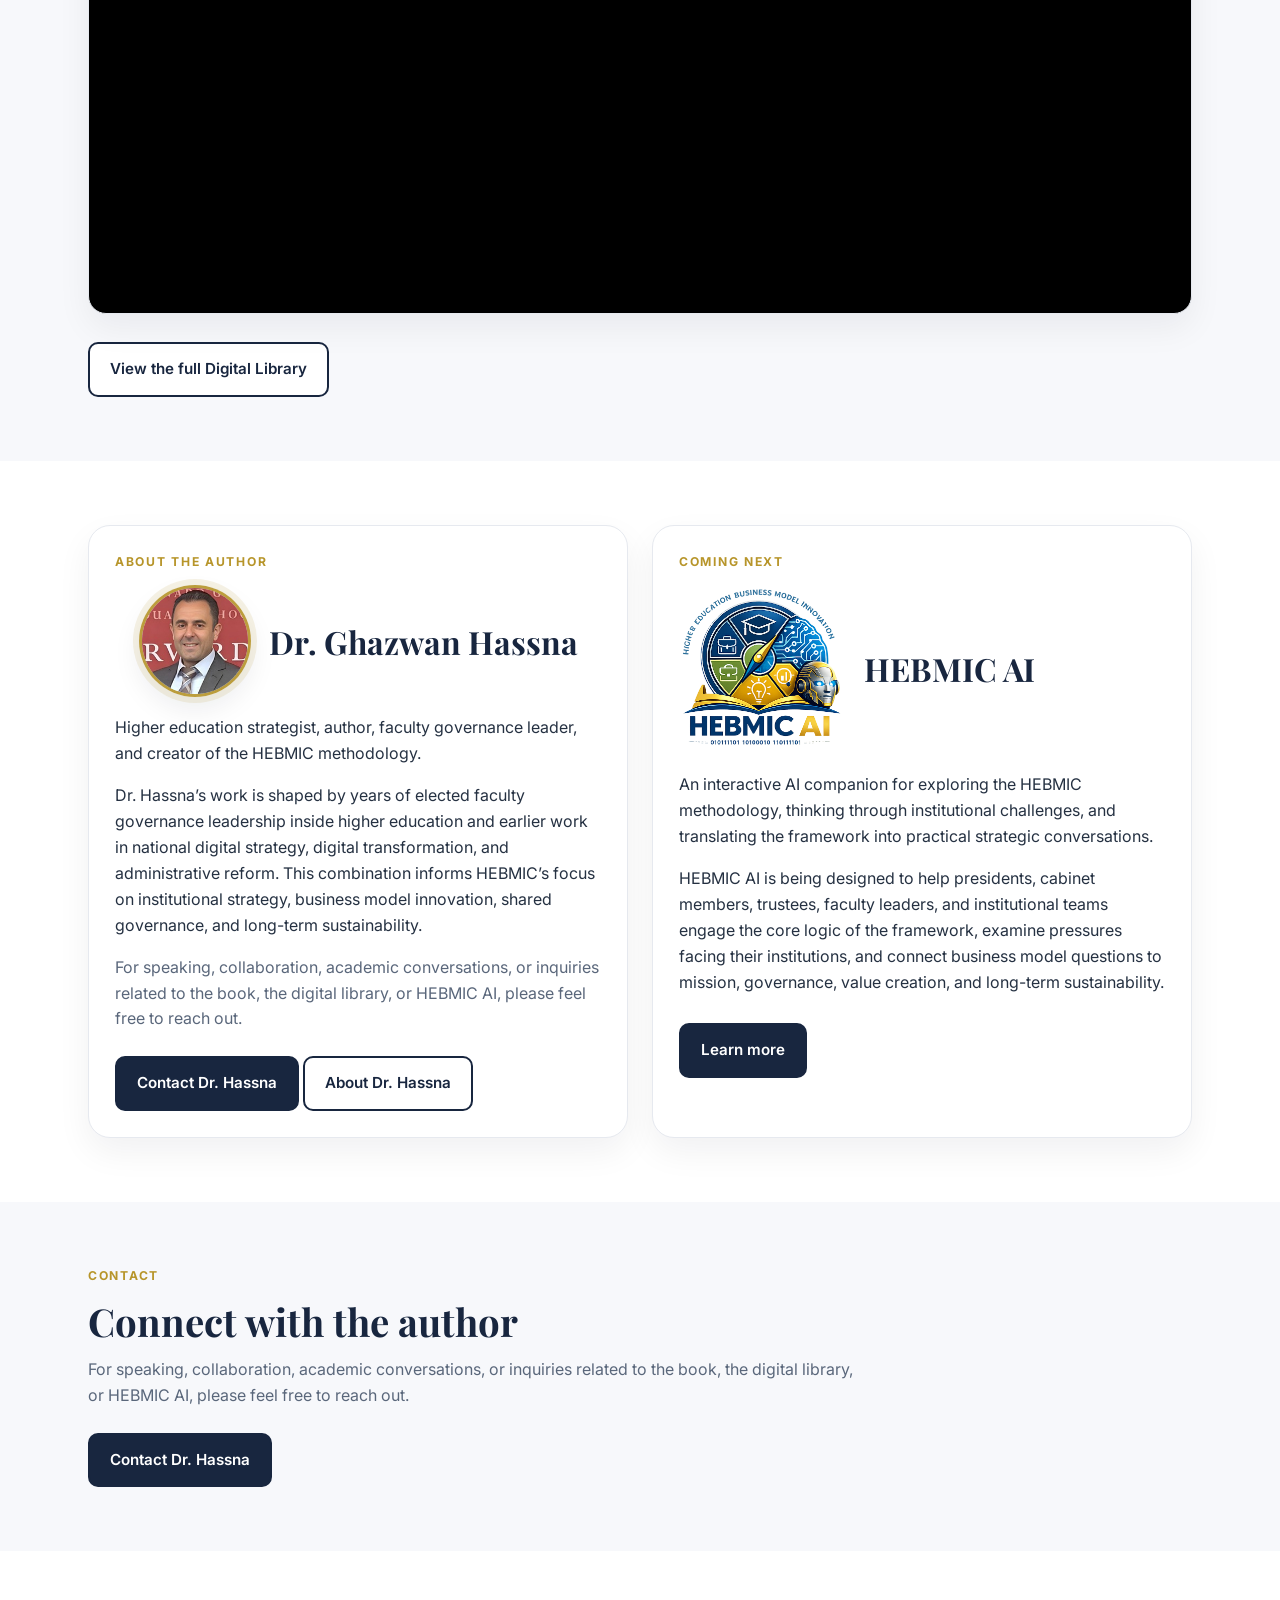
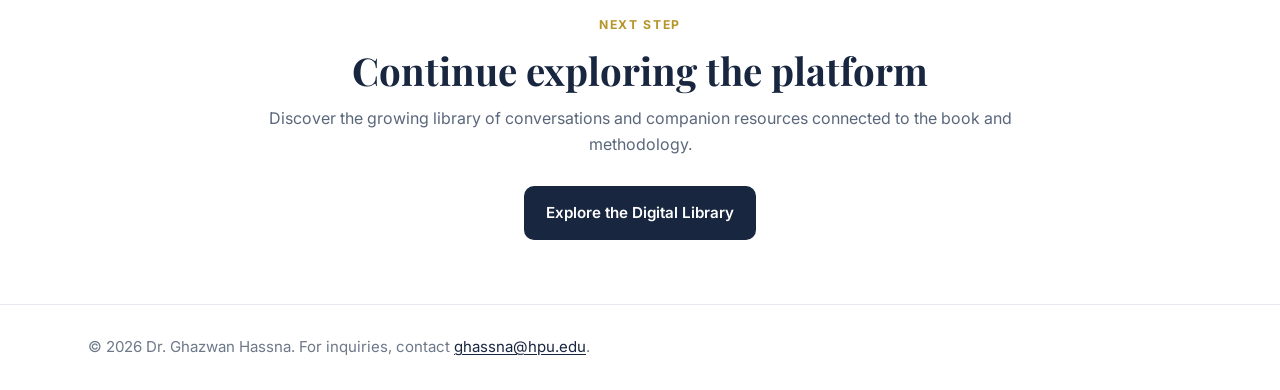
==== commit 12cc9ca1: "Update index.html" ====
--- a/index.html
+++ b/index.html
@@ -282,8 +282,6 @@
 
   <p>HEBMIC AI is being designed to help presidents, cabinet members, trustees, faculty leaders, and institutional teams engage the core logic of the framework, examine pressures facing their institutions, and connect business model questions to mission, governance, value creation, and long-term sustainability.</p>
 
-  <p>Rather than replacing leadership judgment, HEBMIC AI is intended to support clearer thinking, better questions, and more disciplined preparation for conversations about institutional change.</p>
-
   <div class="button-row">
     <a class="btn btn-primary" href="hebmic-ai.html">Learn more</a>
   </div>
